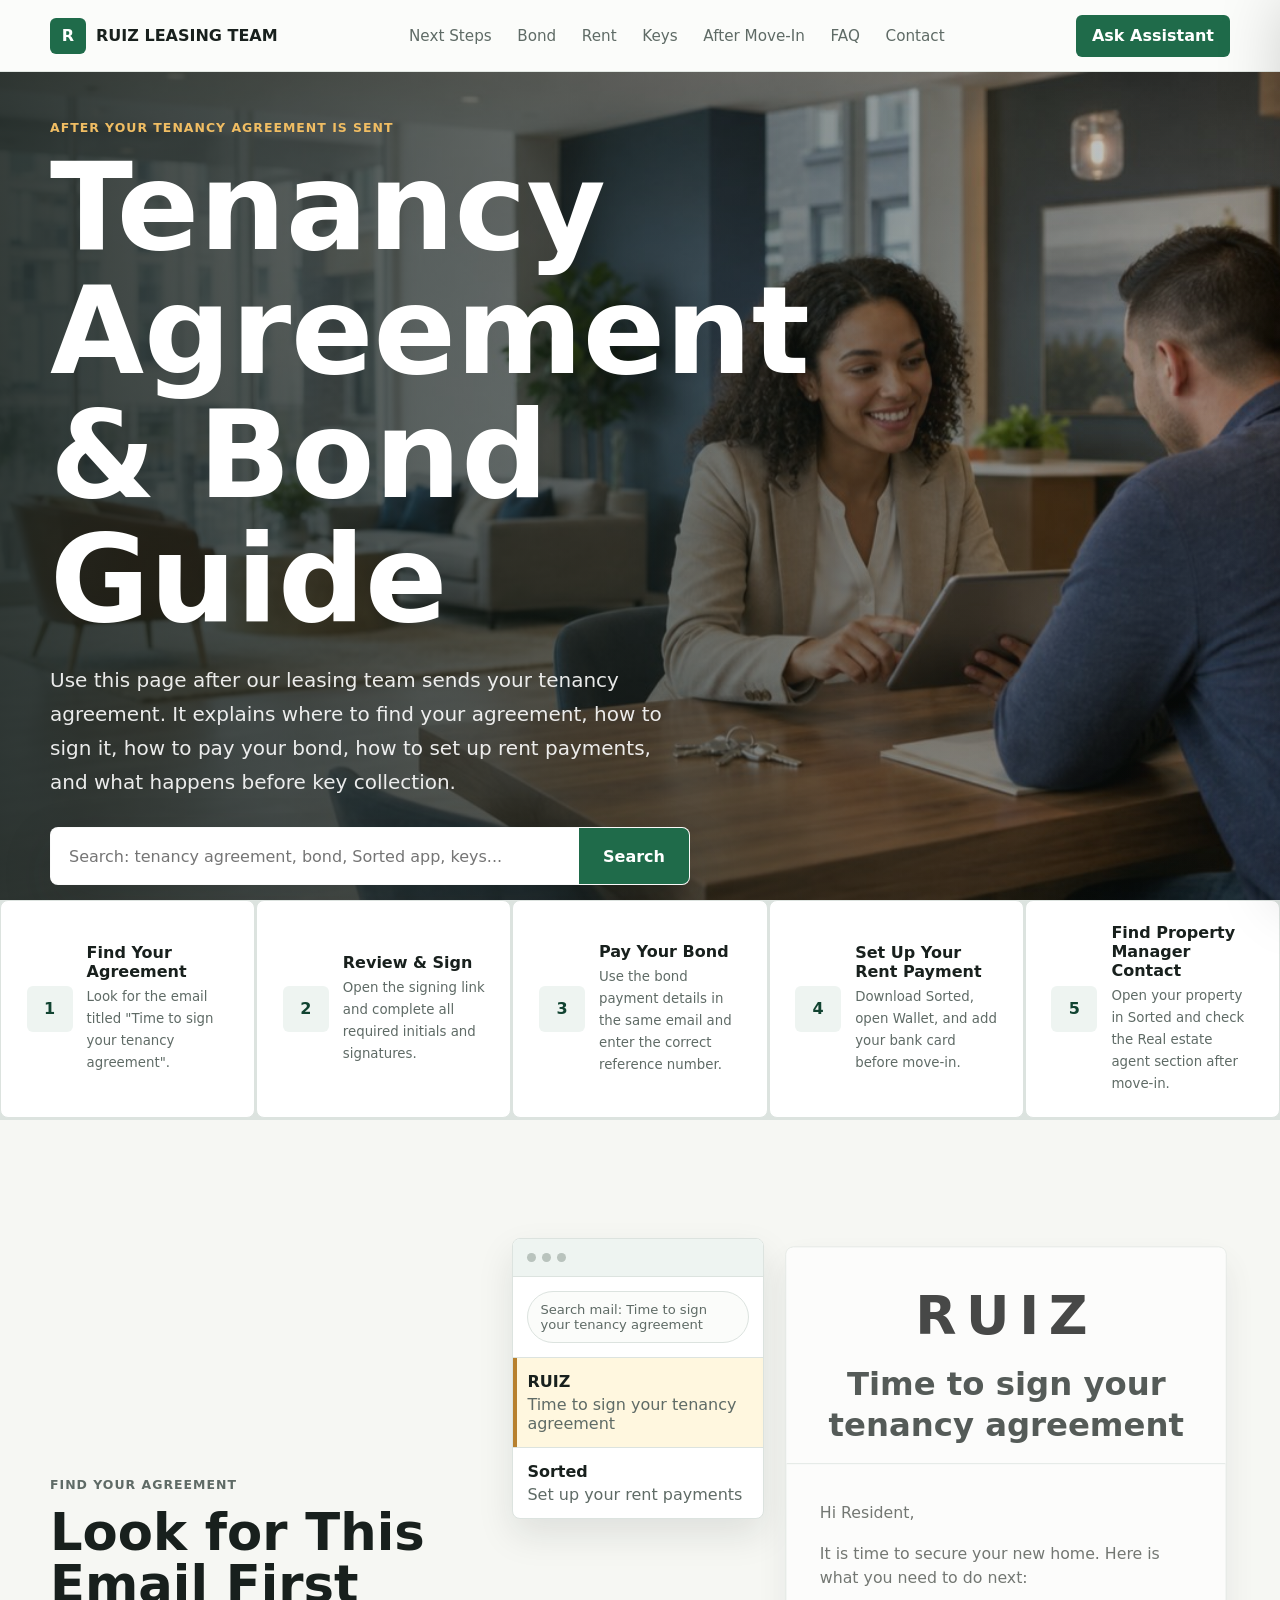
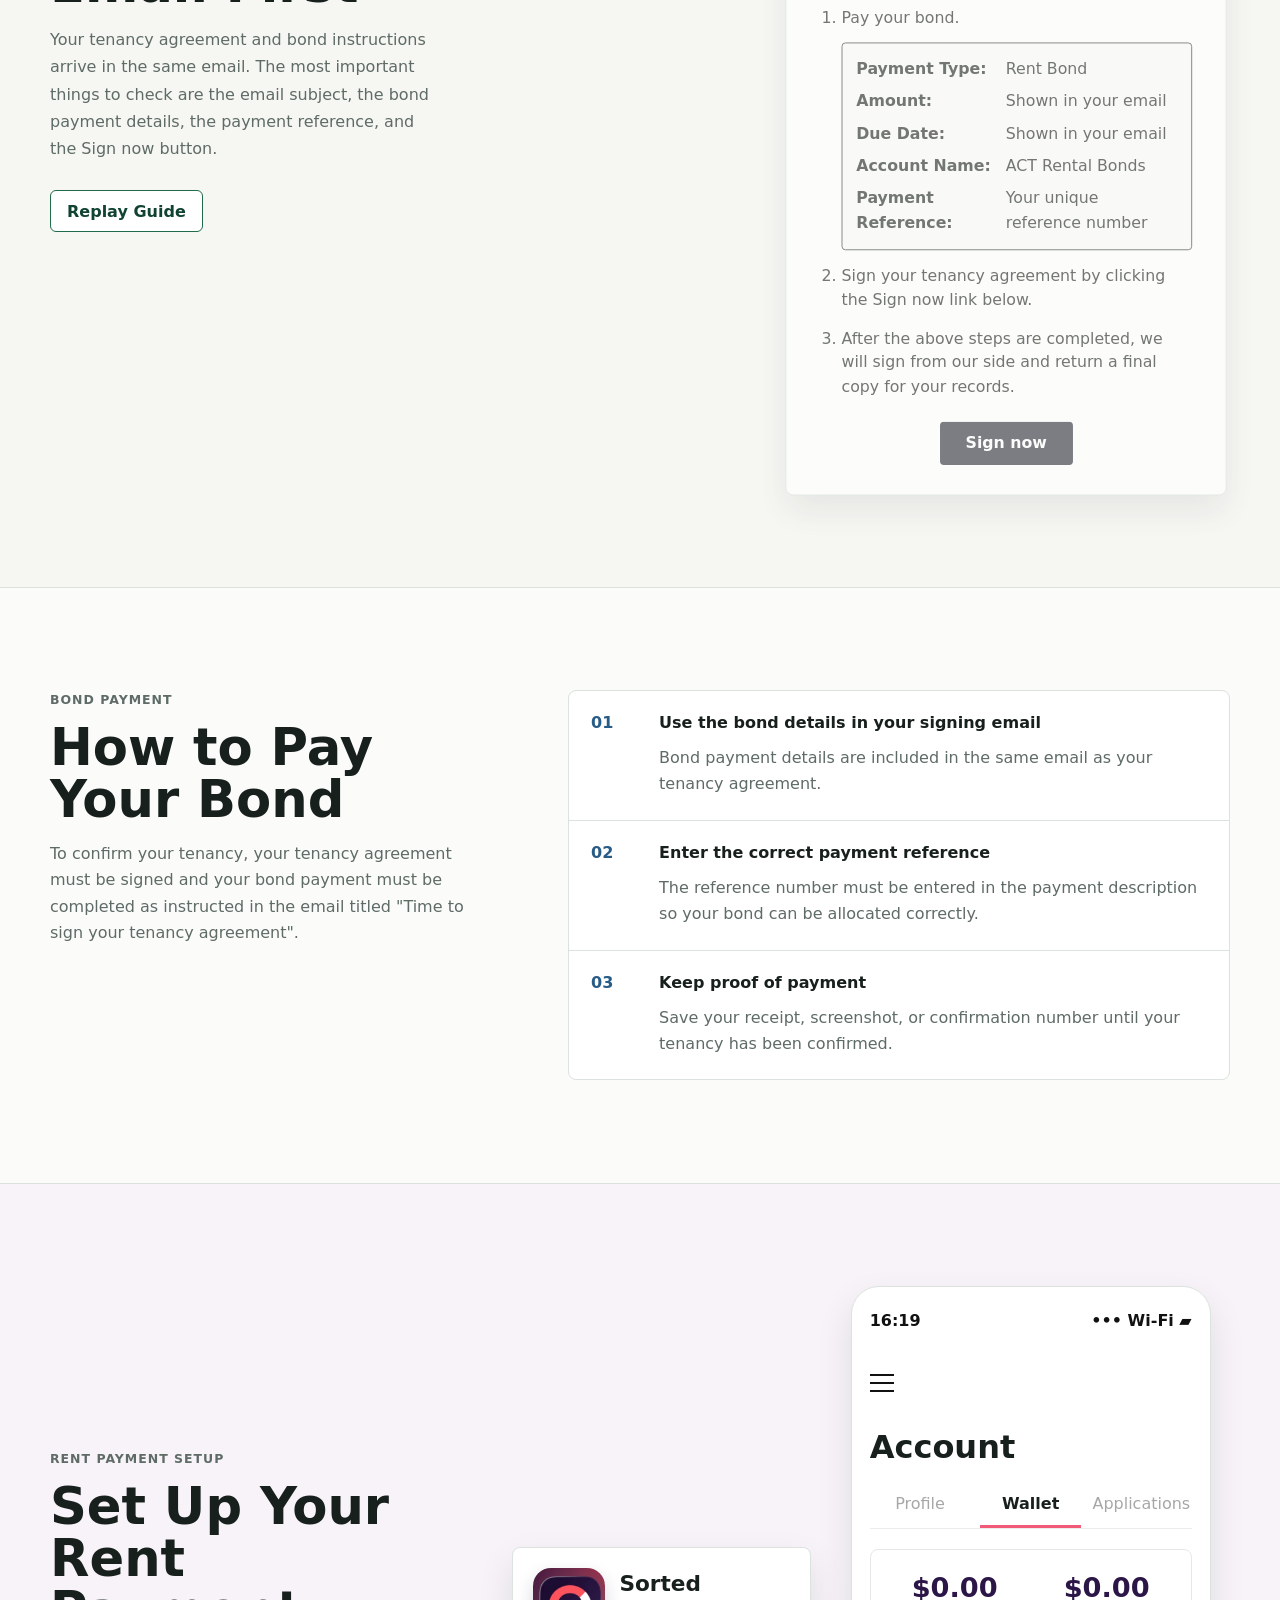
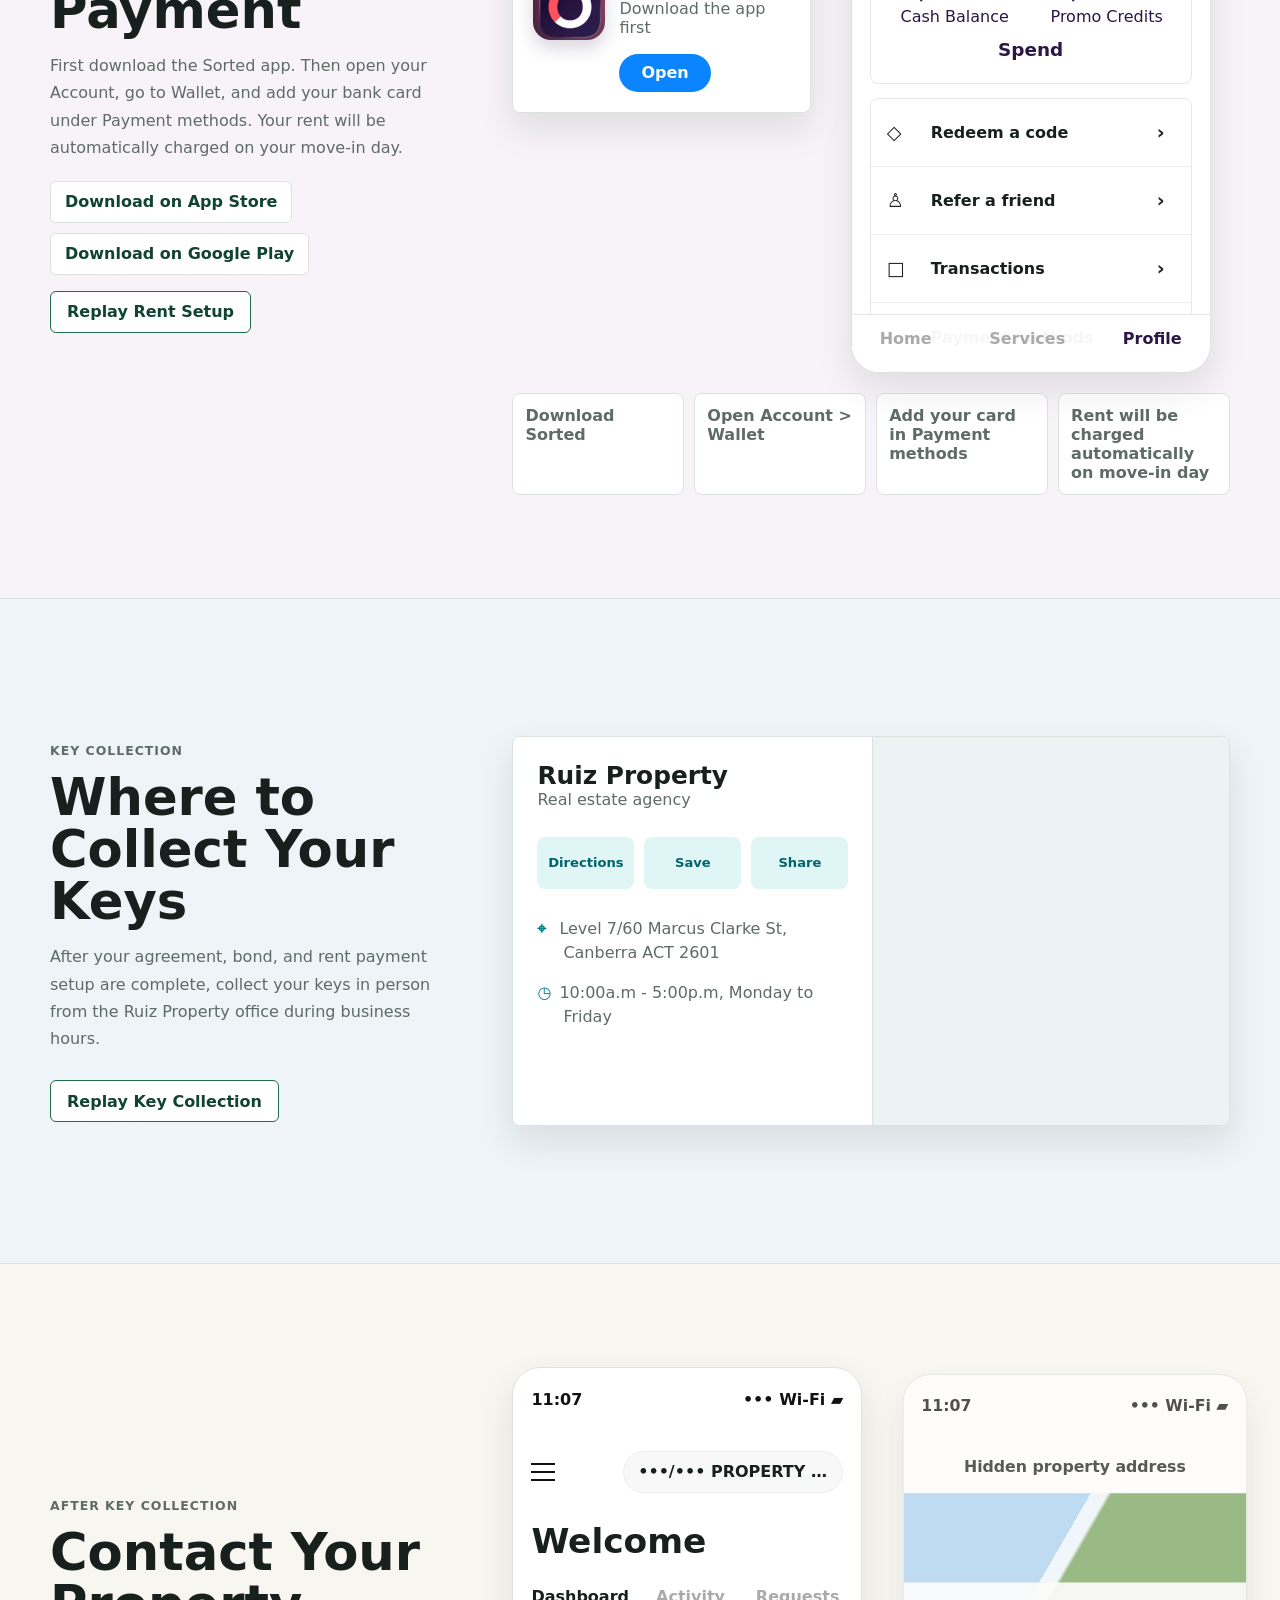
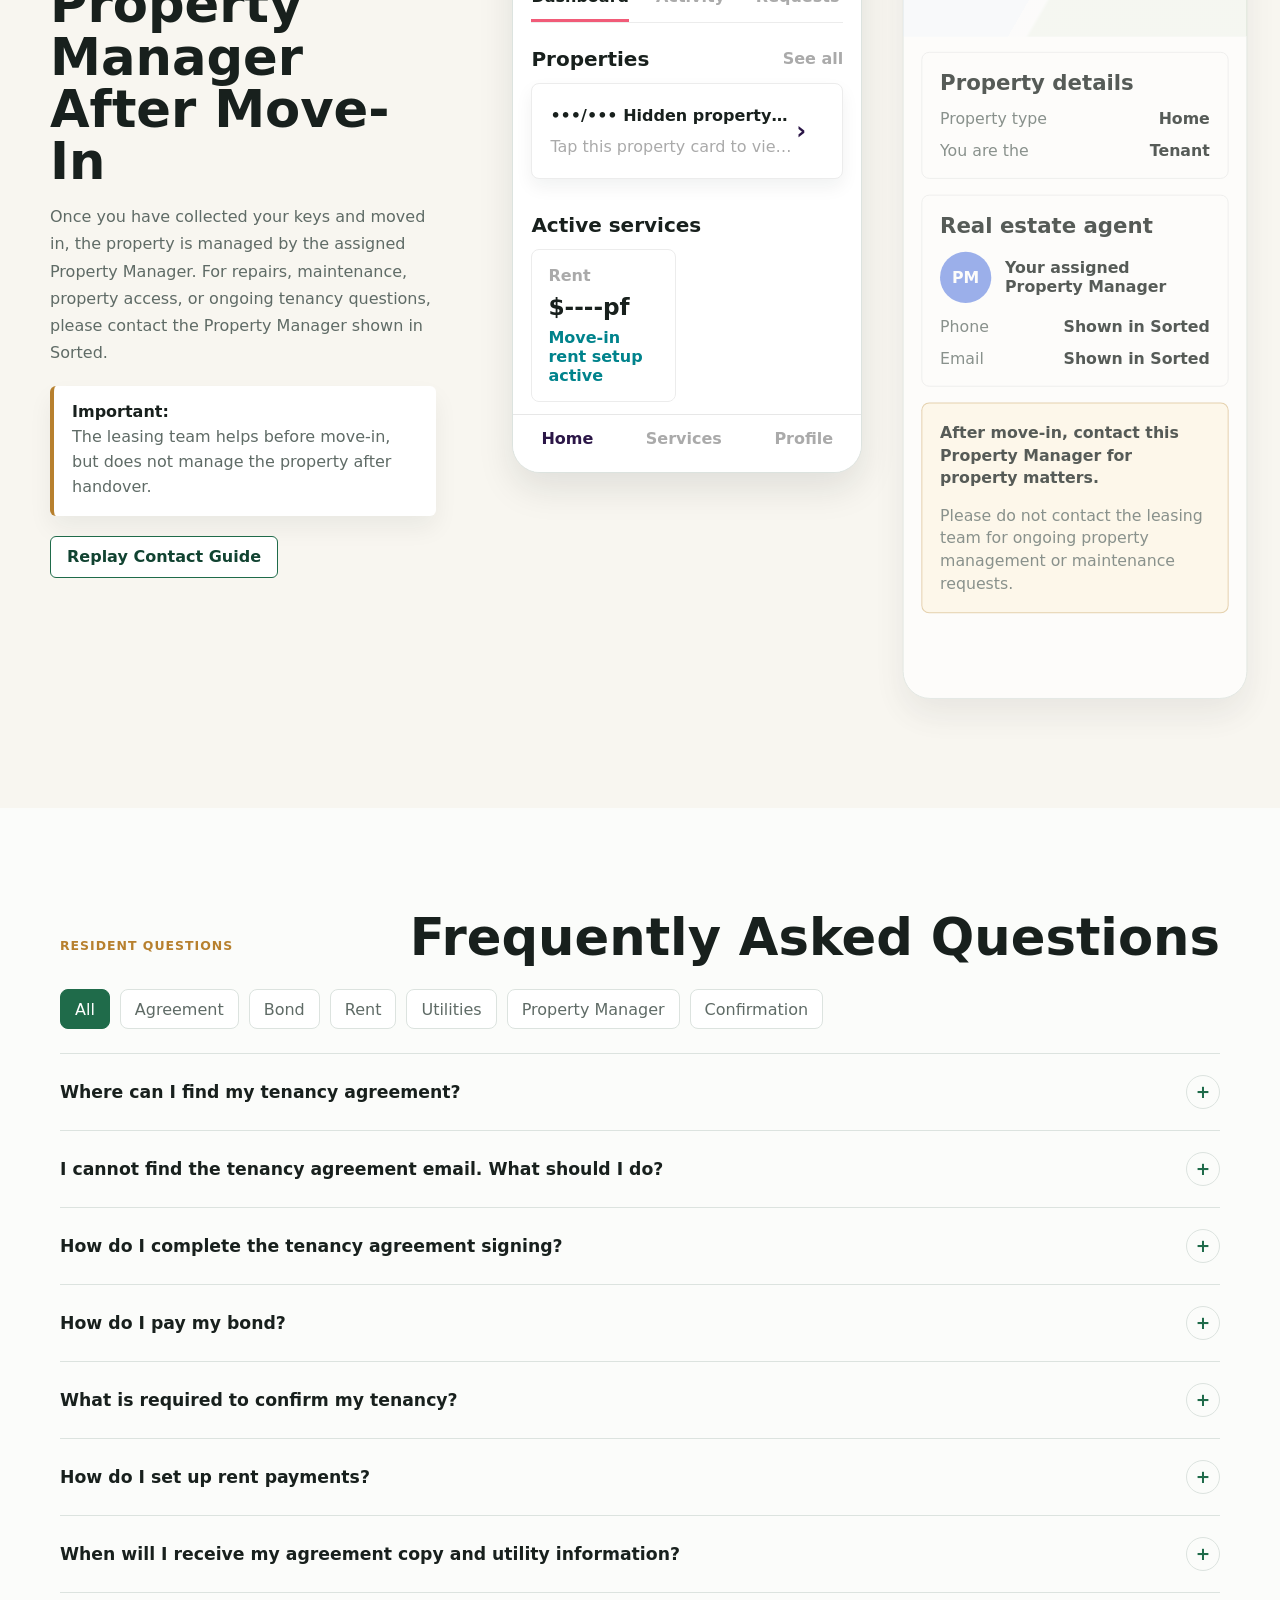
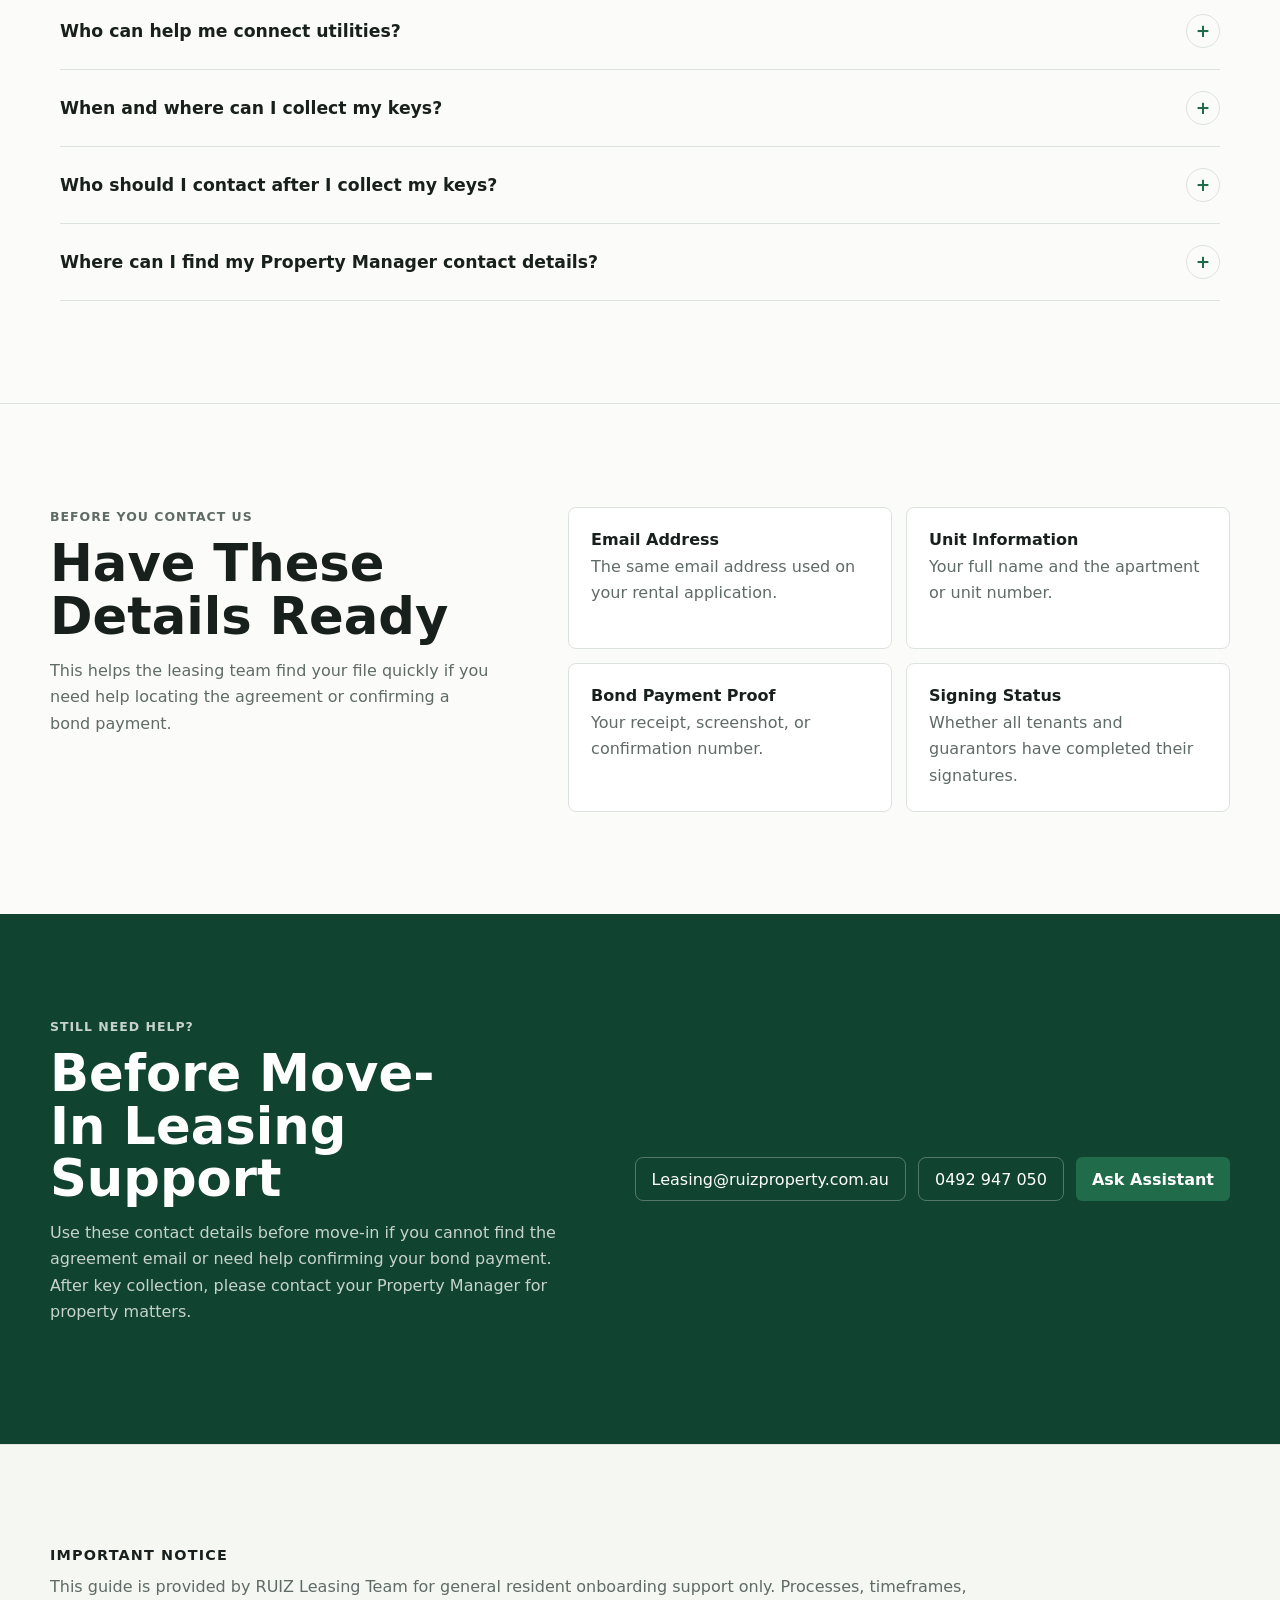
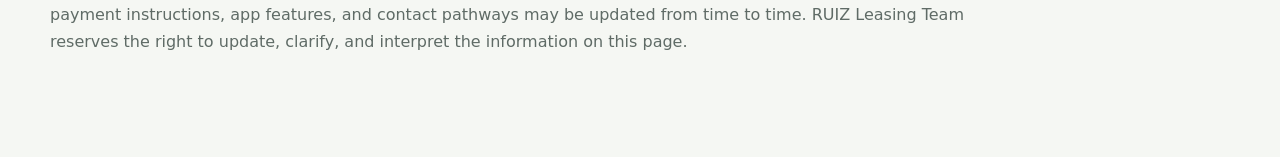
==== index.html @ 71ac93e5 "Add files via upload" ====
<!doctype html>
<html lang="en">
  <head>
    <meta charset="utf-8" />
    <meta name="viewport" content="width=device-width, initial-scale=1" />
    <title>Resident Tenancy Agreement & Bond Guide</title>
    <link rel="icon" href="data:image/svg+xml,%3Csvg xmlns='http://www.w3.org/2000/svg' viewBox='0 0 32 32'%3E%3Crect width='32' height='32' rx='6' fill='%231f6b4a'/%3E%3Ctext x='16' y='22' text-anchor='middle' font-family='Arial' font-size='18' font-weight='700' fill='white'%3EL%3C/text%3E%3C/svg%3E" />
    <link rel="stylesheet" href="./styles.css" />
  </head>
  <body>
    <header class="site-header">
      <a class="brand" href="#top" aria-label="RUIZ Leasing Team">
        <span class="brand-mark">R</span>
        <span>RUIZ LEASING TEAM</span>
      </a>
      <nav class="nav" aria-label="Primary navigation">
        <a href="#steps">Next Steps</a>
        <a href="#bond">Bond</a>
        <a href="#rent">Rent</a>
        <a href="#keys">Keys</a>
        <a href="#move-in-support">After Move-In</a>
        <a href="#faq">FAQ</a>
        <a href="#contact">Contact</a>
      </nav>
      <button class="header-action" data-open-chat type="button">Ask Assistant</button>
    </header>

    <main id="top">
      <section class="hero" aria-labelledby="hero-title">
        <img src="./assets/leasing-hero-publish.jpg" alt="Resident receiving leasing support in a modern apartment lobby" />
        <div class="hero-overlay"></div>
        <div class="hero-content">
          <p class="eyebrow">After Your Tenancy Agreement Is Sent</p>
          <h1 id="hero-title">Tenancy Agreement & Bond Guide</h1>
          <p class="hero-copy">
            Use this page after our leasing team sends your tenancy agreement. It explains where to find your agreement, how to sign it, how to pay your bond, how to set up rent payments, and what happens before key collection.
          </p>
          <form class="search-shell" role="search">
            <label class="sr-only" for="site-search">Search resident questions</label>
            <input id="site-search" type="search" placeholder="Search: tenancy agreement, bond, Sorted app, keys..." autocomplete="off" />
            <button type="submit">Search</button>
          </form>
          <div class="quick-links" aria-label="Popular topics">
            <button type="button" data-query="tenancy agreement email" data-play-email>Find Agreement</button>
            <button type="button" data-query="bond">Pay Bond</button>
            <button type="button" data-query="sorted app" data-play-rent>Sorted App</button>
            <button type="button" data-query="key collection" data-play-keys>Keys</button>
          </div>
        </div>
      </section>

      <section class="audience-band five-steps" id="steps" aria-label="Tenancy agreement steps">
        <a class="audience-link" href="#find-agreement" data-query="tenancy agreement email" data-play-email>
          <span class="icon">1</span>
          <span>
            <strong>Find Your Agreement</strong>
            <small>Look for the email titled "Time to sign your tenancy agreement".</small>
          </span>
        </a>
        <a class="audience-link" href="#faq" data-query="sign">
          <span class="icon">2</span>
          <span>
            <strong>Review & Sign</strong>
            <small>Open the signing link and complete all required initials and signatures.</small>
          </span>
        </a>
        <a class="audience-link" href="#bond" data-query="bond">
          <span class="icon">3</span>
          <span>
            <strong>Pay Your Bond</strong>
            <small>Use the bond payment details in the same email and enter the correct reference number.</small>
          </span>
        </a>
        <a class="audience-link" href="#rent" data-query="sorted app" data-play-rent>
          <span class="icon">4</span>
          <span>
            <strong>Set Up Your Rent Payment</strong>
            <small>Download Sorted, open Wallet, and add your bank card before move-in.</small>
          </span>
        </a>
        <a class="audience-link" href="#move-in-support" data-query="property manager" data-play-manager>
          <span class="icon">5</span>
          <span>
            <strong>Find Property Manager Contact</strong>
            <small>Open your property in Sorted and check the Real estate agent section after move-in.</small>
          </span>
        </a>
      </section>

      <section class="email-guide-section" id="find-agreement" aria-labelledby="email-guide-title">
        <div class="email-guide-copy">
          <p class="eyebrow">Find Your Agreement</p>
          <h2 id="email-guide-title">Look for This Email First</h2>
          <p>
            Your tenancy agreement and bond instructions arrive in the same email. The most important things to check are the email subject, the bond payment details, the payment reference, and the Sign now button.
          </p>
          <button class="replay-button" type="button" data-replay-email>Replay Guide</button>
        </div>

        <div class="email-demo" aria-label="Animated example of the tenancy agreement email">
          <div class="email-inbox">
            <div class="inbox-toolbar">
              <span></span>
              <span></span>
              <span></span>
            </div>
            <div class="inbox-search">Search mail: Time to sign your tenancy agreement</div>
            <div class="inbox-row active">
              <strong>RUIZ</strong>
              <span>Time to sign your tenancy agreement</span>
            </div>
            <div class="inbox-row">
              <strong>Sorted</strong>
              <span>Set up your rent payments</span>
            </div>
          </div>

          <article class="email-card">
            <header class="email-card-header">
              <div class="ruiz-wordmark">RUIZ</div>
              <p class="email-subject">
                <span class="email-highlight highlight-subject">Time to sign your tenancy agreement</span>
              </p>
            </header>
            <div class="email-body">
              <p>Hi Resident,</p>
              <p>It is time to secure your new home. Here is what you need to do next:</p>
              <ol class="email-steps">
                <li>
                  Pay your bond.
                  <div class="payment-box email-highlight highlight-payment">
                    <div><strong>Payment Type:</strong><span>Rent Bond</span></div>
                    <div><strong>Amount:</strong><span>Shown in your email</span></div>
                    <div><strong>Due Date:</strong><span>Shown in your email</span></div>
                    <div><strong>Account Name:</strong><span>ACT Rental Bonds</span></div>
                    <div><strong>Payment Reference:</strong><span>Your unique reference number</span></div>
                  </div>
                </li>
                <li>
                  Sign your tenancy agreement by clicking the
                  <span class="email-highlight highlight-sign-word">Sign now</span>
                  link below.
                </li>
                <li>After the above steps are completed, we will sign from our side and return a final copy for your records.</li>
              </ol>
              <button class="sign-now email-highlight highlight-button" type="button">Sign now</button>
            </div>
          </article>
        </div>
      </section>

      <section class="split-section" id="bond">
        <div>
          <p class="eyebrow">Bond Payment</p>
          <h2>How to Pay Your Bond</h2>
          <p>To confirm your tenancy, your tenancy agreement must be signed and your bond payment must be completed as instructed in the email titled "Time to sign your tenancy agreement".</p>
        </div>
        <div class="process-list">
          <div><span>01</span><strong>Use the bond details in your signing email</strong><p>Bond payment details are included in the same email as your tenancy agreement.</p></div>
          <div><span>02</span><strong>Enter the correct payment reference</strong><p>The reference number must be entered in the payment description so your bond can be allocated correctly.</p></div>
          <div><span>03</span><strong>Keep proof of payment</strong><p>Save your receipt, screenshot, or confirmation number until your tenancy has been confirmed.</p></div>
        </div>
      </section>

      <section class="rent-guide-section" id="rent" aria-labelledby="rent-guide-title">
        <div class="rent-guide-copy">
          <p class="eyebrow">Rent Payment Setup</p>
          <h2 id="rent-guide-title">Set Up Your Rent Payment</h2>
          <p>First download the Sorted app. Then open your Account, go to Wallet, and add your bank card under Payment methods. Your rent will be automatically charged on your move-in day.</p>
          <div class="store-links" aria-label="Sorted app download links">
            <a href="https://apps.apple.com/au/app/sorted/id1232960956" target="_blank" rel="noreferrer">Download on App Store</a>
            <a href="https://play.google.com/store/apps/details?id=com.sortedservices.sorted&hl=en_AU&gl=US" target="_blank" rel="noreferrer">Download on Google Play</a>
          </div>
          <button class="replay-button" type="button" data-replay-rent>Replay Rent Setup</button>
        </div>

        <div class="sorted-demo" aria-label="Animated Sorted app rent payment setup guide">
          <div class="download-card sorted-stage stage-download">
            <img class="sorted-app-icon" src="./assets/sorted-logo-publish.jpg" alt="Sorted app logo" />
            <div>
              <strong>Sorted</strong>
              <span>Download the app first</span>
            </div>
            <button type="button">Open</button>
          </div>

          <div class="phone-frame sorted-stage stage-wallet">
            <div class="phone-status">
              <span>16:19</span>
              <span>••• Wi-Fi ▰</span>
            </div>
            <div class="phone-menu"></div>
            <h3>Account</h3>
            <div class="wallet-tabs">
              <span>Profile</span>
              <strong>Wallet</strong>
              <span>Applications</span>
            </div>
            <div class="balance-card">
              <div><strong>$0.00</strong><span>Cash Balance</span></div>
              <div><strong>$0.00</strong><span>Promo Credits</span></div>
              <button type="button">Spend</button>
            </div>
            <div class="wallet-menu">
              <div><span>◇</span><strong>Redeem a code</strong><b>›</b></div>
              <div><span>♙</span><strong>Refer a friend</strong><b>›</b></div>
              <div><span>□</span><strong>Transactions</strong><b>›</b></div>
              <div class="payment-methods"><span>▭</span><strong>Payment methods</strong><b>›</b></div>
            </div>
            <div class="phone-nav">
              <span>Home</span>
              <span>Services</span>
              <strong>Profile</strong>
            </div>
          </div>

          <ol class="rent-animation-steps">
            <li class="rent-step-download">Download Sorted</li>
            <li class="rent-step-wallet">Open Account > Wallet</li>
            <li class="rent-step-payment">Add your card in Payment methods</li>
            <li class="rent-step-auto">Rent will be charged automatically on move-in day</li>
          </ol>
        </div>
      </section>

      <section class="keys-guide-section" id="keys" aria-labelledby="keys-guide-title">
        <div class="keys-guide-copy">
          <p class="eyebrow">Key Collection</p>
          <h2 id="keys-guide-title">Where to Collect Your Keys</h2>
          <p>After your agreement, bond, and rent payment setup are complete, collect your keys in person from the Ruiz Property office during business hours.</p>
          <button class="replay-button" type="button" data-replay-keys>Replay Key Collection</button>
        </div>

        <div class="map-demo" aria-label="Animated key collection address guide">
          <div class="map-panel">
            <div class="map-card">
              <strong>Ruiz Property</strong>
              <span>Real estate agency</span>
              <div class="map-actions">
                <span>Directions</span>
                <span>Save</span>
                <span>Share</span>
              </div>
              <p class="map-address-small">Level 7/60 Marcus Clarke St, Canberra ACT 2601</p>
              <p class="map-time-small">10:00a.m - 5:00p.m, Monday to Friday</p>
            </div>
            <div class="map-canvas">
              <iframe
                title="Google Map showing Ruiz Property"
                src="https://www.google.com/maps?q=Level%207%2F60%20Marcus%20Clarke%20St%2C%20Canberra%20ACT%202601&output=embed"
                loading="lazy"
                referrerpolicy="no-referrer-when-downgrade"
                allowfullscreen>
              </iframe>
            </div>
          </div>
          <div class="address-popout">
            <strong>LEVEL 7/60 MARCUS CLARKE ST, CANBERRA ACT 2601</strong>
            <span>KEY COLLECTION: 10:00a.m - 5:00p.m</span>
          </div>
        </div>
      </section>

      <section class="manager-guide-section" id="move-in-support" aria-labelledby="manager-guide-title">
        <div class="manager-guide-copy">
          <p class="eyebrow">After Key Collection</p>
          <h2 id="manager-guide-title">Contact Your Property Manager After Move-In</h2>
          <p>Once you have collected your keys and moved in, the property is managed by the assigned Property Manager. For repairs, maintenance, property access, or ongoing tenancy questions, please contact the Property Manager shown in Sorted.</p>
          <div class="handoff-note">
            <strong>Important:</strong>
            <span>The leasing team helps before move-in, but does not manage the property after handover.</span>
          </div>
          <button class="replay-button" type="button" data-replay-manager>Replay Contact Guide</button>
        </div>

        <div class="handoff-demo" aria-label="Animated Sorted app guide showing property manager contact">
          <div class="handoff-phone dashboard-screen">
            <div class="phone-status">
              <span>11:07</span>
              <span>••• Wi-Fi ▰</span>
            </div>
            <div class="handoff-top">
              <span class="phone-menu"></span>
              <button class="hidden-address-pill" type="button">•••/••• PROPERTY ADDRESS</button>
            </div>
            <h3>Welcome</h3>
            <div class="dashboard-tabs">
              <strong>Dashboard</strong>
              <span>Activity</span>
              <span>Requests</span>
            </div>
            <div class="dashboard-section-title">
              <strong>Properties</strong>
              <span>See all</span>
            </div>
            <button class="property-card-trigger" type="button" data-replay-manager>
              <strong>•••/••• Hidden property address</strong>
              <span>Tap this property card to view details</span>
              <b>›</b>
            </button>
            <div class="dashboard-section-title">
              <strong>Active services</strong>
            </div>
            <div class="service-card-mini">
              <span>Rent</span>
              <strong>$----pf</strong>
              <em>Move-in rent setup active</em>
            </div>
            <div class="phone-nav">
              <strong>Home</strong>
              <span>Services</span>
              <span>Profile</span>
            </div>
          </div>

          <div class="handoff-phone details-screen">
            <div class="phone-status">
              <span>11:07</span>
              <span>••• Wi-Fi ▰</span>
            </div>
            <div class="details-title">Hidden property address</div>
            <div class="property-hero"></div>
            <div class="details-card">
              <h3>Property details</h3>
              <div><span>Property type</span><strong>Home</strong></div>
              <div><span>You are the</span><strong>Tenant</strong></div>
            </div>
            <div class="agent-card">
              <h3>Real estate agent</h3>
              <div class="agent-profile">
                <span>PM</span>
                <strong>Your assigned Property Manager</strong>
              </div>
              <div><span>Phone</span><strong>Shown in Sorted</strong></div>
              <div><span>Email</span><strong>Shown in Sorted</strong></div>
            </div>
            <div class="manager-message">
              <strong>After move-in, contact this Property Manager for property matters.</strong>
              <span>Please do not contact the leasing team for ongoing property management or maintenance requests.</span>
            </div>
          </div>
        </div>
      </section>

      <section class="section" id="faq">
        <div class="section-heading">
          <p class="eyebrow">Resident Questions</p>
          <h2>Frequently Asked Questions</h2>
        </div>
        <div class="filter-bar" aria-label="FAQ filters">
          <button class="filter active" type="button" data-filter="all">All</button>
          <button class="filter" type="button" data-filter="lease">Agreement</button>
          <button class="filter" type="button" data-filter="bond">Bond</button>
          <button class="filter" type="button" data-filter="rent">Rent</button>
          <button class="filter" type="button" data-filter="utilities">Utilities</button>
          <button class="filter" type="button" data-filter="manager">Property Manager</button>
          <button class="filter" type="button" data-filter="confirmation">Confirmation</button>
        </div>
        <div class="faq-list" id="faq-list">
          <article class="faq-item" data-category="lease" data-keywords="tenancy agreement lease email contract time to sign where link inbox spam junk find document">
            <button class="faq-question" type="button">
              <span>Where can I find my tenancy agreement?</span>
              <span class="chevron">+</span>
            </button>
            <div class="faq-answer">
              <p>Your tenancy agreement is sent in the email titled "Time to sign your tenancy agreement". Search the inbox linked to your rental application. If you do not see it, check spam, junk, promotions, and any secondary inboxes.</p>
            </div>
          </article>
          <article class="faq-item" data-category="lease" data-keywords="lease not received missing email wrong email resend tenancy agreement invitation">
            <button class="faq-question" type="button">
              <span>I cannot find the tenancy agreement email. What should I do?</span>
              <span class="chevron">+</span>
            </button>
            <div class="faq-answer">
              <p>First check spam, junk, promotions, and any secondary inboxes. If you still cannot find it, contact the leasing team with your full name, unit number, phone number, and the email address used on your application so we can verify the file and resend the link if needed.</p>
            </div>
          </article>
          <article class="faq-item" data-category="lease" data-keywords="sign lease initials required fields complete electronic signature error">
            <button class="faq-question" type="button">
              <span>How do I complete the tenancy agreement signing?</span>
              <span class="chevron">+</span>
            </button>
            <div class="faq-answer">
              <p>Open the signing link, review the tenancy agreement carefully, and complete every required initial, checkbox, and signature field. If there is more than one applicant or guarantor, each person may need to sign from their own email link before the agreement is fully complete.</p>
            </div>
          </article>
          <article class="faq-item" data-category="bond" data-keywords="bond pay payment reference number description amount due">
            <button class="faq-question" type="button">
              <span>How do I pay my bond?</span>
              <span class="chevron">+</span>
            </button>
            <div class="faq-answer">
              <p>Use the bond payment details included in the same email as your tenancy agreement. When making the payment, enter the correct payment reference number in the description field so the bond can be allocated correctly.</p>
            </div>
          </article>
          <article class="faq-item" data-category="bond confirmation" data-keywords="bond complete confirm tenancy signed paid receipt reference">
            <button class="faq-question" type="button">
              <span>What is required to confirm my tenancy?</span>
              <span class="chevron">+</span>
            </button>
            <div class="faq-answer">
              <p>Your tenancy is confirmed when your tenancy agreement has been fully signed and your bond payment has been completed as instructed. Keep your payment receipt or confirmation number for your records.</p>
            </div>
          </article>
          <article class="faq-item" data-category="rent" data-keywords="rent payment sorted app wallet bank account iphone android app store google play">
            <button class="faq-question" type="button">
              <span>How do I set up rent payments?</span>
              <span class="chevron">+</span>
            </button>
            <div class="faq-answer">
              <p>Download the Sorted app on your mobile device. iPhone users can download it from the App Store, and Android users can download it from Google Play. Log in using the email address associated with your rental application, then go to Account > Wallet > Payment methods and add your bank card. Your rent will be automatically charged on your move-in day.</p>
            </div>
          </article>
          <article class="faq-item" data-category="utilities confirmation" data-keywords="welcome to your new home utilities downloadable links agreement copy myconnect electricity gas internet">
            <button class="faq-question" type="button">
              <span>When will I receive my agreement copy and utility information?</span>
              <span class="chevron">+</span>
            </button>
            <div class="faq-answer">
              <p>Once your tenancy agreement has been fully signed, utility connection guidelines and a downloadable copy of your agreement will be provided in the email titled "Welcome to your new home".</p>
            </div>
          </article>
          <article class="faq-item" data-category="utilities" data-keywords="myconnect utilities electricity gas internet connection support">
            <button class="faq-question" type="button">
              <span>Who can help me connect utilities?</span>
              <span class="chevron">+</span>
            </button>
            <div class="faq-answer">
              <p>If a utility guideline is not provided, MyConnect can assist with setting up electricity, gas, and internet after your agreement is fully signed. More information is available at myconnect.com.au/landing/ruiz.</p>
            </div>
          </article>
          <article class="faq-item" data-category="confirmation" data-keywords="key collection keys office address time monday friday marcus clarke canberra">
            <button class="faq-question" type="button">
              <span>When and where can I collect my keys?</span>
              <span class="chevron">+</span>
            </button>
            <div class="faq-answer">
              <p>Keys must be collected in person from LEVEL 7/60 MARCUS CLARKE ST, CANBERRA ACT 2601 between 10:00a.m - 5:00p.m, Monday to Friday.</p>
            </div>
          </article>
          <article class="faq-item" data-category="manager confirmation" data-keywords="property manager real estate agent after move in handover maintenance repair leasing team sorted contact">
            <button class="faq-question" type="button">
              <span>Who should I contact after I collect my keys?</span>
              <span class="chevron">+</span>
            </button>
            <div class="faq-answer">
              <p>After key collection and move-in, contact your assigned Property Manager or real estate agent for property management, repairs, maintenance, access, and ongoing tenancy questions. The leasing team helps before move-in but does not manage the property after handover.</p>
            </div>
          </article>
          <article class="faq-item" data-category="manager" data-keywords="phone email property manager contact real estate agent sorted">
            <button class="faq-question" type="button">
              <span>Where can I find my Property Manager contact details?</span>
              <span class="chevron">+</span>
            </button>
            <div class="faq-answer">
              <p>Open your property in Sorted and look for the Real estate agent section. The assigned Property Manager's phone number and email address will be shown there.</p>
            </div>
          </article>
        </div>
        <p class="empty-state" id="empty-state" hidden>No matching questions found. Try another keyword or ask the Assistant.</p>
      </section>

      <section class="split-section" id="resident">
        <div>
          <p class="eyebrow">Before You Contact Us</p>
          <h2>Have These Details Ready</h2>
          <p>This helps the leasing team find your file quickly if you need help locating the agreement or confirming a bond payment.</p>
        </div>
        <div class="topic-grid">
          <a href="#faq" class="topic-tile" data-query="tenancy agreement email"><strong>Email Address</strong><span>The same email address used on your rental application.</span></a>
          <a href="#faq" class="topic-tile" data-query="unit"><strong>Unit Information</strong><span>Your full name and the apartment or unit number.</span></a>
          <a href="#faq" class="topic-tile" data-query="bond"><strong>Bond Payment Proof</strong><span>Your receipt, screenshot, or confirmation number.</span></a>
          <a href="#faq" class="topic-tile" data-query="confirmation"><strong>Signing Status</strong><span>Whether all tenants and guarantors have completed their signatures.</span></a>
        </div>
      </section>

      <section class="contact-band" id="contact">
        <div>
          <p class="eyebrow">Still Need Help?</p>
          <h2>Before Move-In Leasing Support</h2>
          <p>Use these contact details before move-in if you cannot find the agreement email or need help confirming your bond payment. After key collection, please contact your Property Manager for property matters.</p>
        </div>
        <div class="contact-actions">
          <a href="mailto:Leasing@ruizproperty.com.au">Leasing@ruizproperty.com.au</a>
          <a href="tel:0492947050">0492 947 050</a>
          <button data-open-chat type="button">Ask Assistant</button>
        </div>
      </section>

      <footer class="site-footer" aria-label="Important notice">
        <strong>Important Notice</strong>
        <p>This guide is provided by RUIZ Leasing Team for general resident onboarding support only. Processes, timeframes, payment instructions, app features, and contact pathways may be updated from time to time. RUIZ Leasing Team reserves the right to update, clarify, and interpret the information on this page.</p>
      </footer>
    </main>

    <aside class="chat-panel" id="chat-panel" aria-label="Resident Assistant" aria-hidden="true">
      <div class="chat-header">
        <div>
          <strong>Resident Assistant</strong>
          <span>Draft mode</span>
        </div>
        <button class="icon-button" data-close-chat type="button" aria-label="Close assistant">×</button>
      </div>
      <div class="chat-log" id="chat-log" aria-live="polite">
        <p class="bot">Hi! Ask me where to find your tenancy agreement, how to sign it, how to pay your bond, or how to set up rent payments.</p>
      </div>
      <form class="chat-form" id="chat-form">
        <label class="sr-only" for="chat-input">Ask the resident assistant</label>
        <input id="chat-input" type="text" placeholder="Ask about your agreement, bond, or rent setup..." autocomplete="off" />
        <button type="submit">Send</button>
      </form>
    </aside>
    <div class="scrim" data-close-chat></div>

    <script src="./script.js"></script>
  </body>
</html>
---- styles.css ----
:root {
  color-scheme: light;
  --ink: #18201d;
  --muted: #5f6b66;
  --line: #dce3df;
  --paper: #fbfcfa;
  --soft: #eef4f1;
  --green: #1f6b4a;
  --green-dark: #114331;
  --gold: #b7802e;
  --blue: #285b86;
  --white: #ffffff;
  --shadow: 0 18px 50px rgba(24, 32, 29, 0.16);
  --content-max: 1180px;
  --page-gutter: max(18px, calc((100vw - var(--content-max)) / 2));
}

* {
  box-sizing: border-box;
}

html {
  scroll-behavior: smooth;
}

body {
  margin: 0;
  background: var(--paper);
  color: var(--ink);
  font-family: Inter, ui-sans-serif, system-ui, -apple-system, BlinkMacSystemFont, "Segoe UI", sans-serif;
  letter-spacing: 0;
}

a {
  color: inherit;
  text-decoration: none;
}

button,
input {
  font: inherit;
}

.site-header {
  position: sticky;
  top: 0;
  z-index: 20;
  display: flex;
  align-items: center;
  justify-content: space-between;
  gap: 18px;
  min-height: 72px;
  padding: 14px var(--page-gutter);
  background: rgba(251, 252, 250, 0.9);
  border-bottom: 1px solid rgba(220, 227, 223, 0.85);
  backdrop-filter: blur(16px);
}

.brand,
.nav,
.quick-links,
.filter-bar,
.contact-actions {
  display: flex;
  align-items: center;
}

.brand {
  gap: 10px;
  font-weight: 800;
}

.brand-mark {
  display: grid;
  width: 36px;
  height: 36px;
  place-items: center;
  border-radius: 6px;
  background: var(--green);
  color: var(--white);
}

.nav {
  gap: clamp(12px, 2vw, 28px);
  color: var(--muted);
  font-size: 0.95rem;
}

.nav a:hover,
.nav a:focus-visible {
  color: var(--green-dark);
}

.header-action,
.search-shell button,
.chat-form button,
.contact-actions button {
  min-height: 42px;
  border: 0;
  border-radius: 6px;
  background: var(--green);
  color: var(--white);
  padding: 0 16px;
  cursor: pointer;
  font-weight: 750;
}

.hero {
  position: relative;
  min-height: calc(100vh - 72px);
  max-height: 820px;
  display: grid;
  align-items: center;
  overflow: hidden;
}

.hero img {
  position: absolute;
  inset: 0;
  width: 100%;
  height: 100%;
  object-fit: cover;
  object-position: center;
}

.hero-overlay {
  position: absolute;
  inset: 0;
  background:
    linear-gradient(90deg, rgba(16, 25, 21, 0.82) 0%, rgba(16, 25, 21, 0.56) 42%, rgba(16, 25, 21, 0.12) 100%),
    linear-gradient(0deg, rgba(16, 25, 21, 0.2), rgba(16, 25, 21, 0.04));
}

.hero-content {
  position: relative;
  z-index: 1;
  width: min(720px, calc(100% - 36px));
  margin-left: var(--page-gutter);
  color: var(--white);
  padding: 48px 0 84px;
}

.eyebrow {
  margin: 0 0 10px;
  color: var(--gold);
  font-size: 0.78rem;
  font-weight: 850;
  letter-spacing: 0.08em;
  text-transform: uppercase;
}

.hero .eyebrow {
  color: #f0bd63;
}

h1,
h2 {
  margin: 0;
  line-height: 1.02;
  letter-spacing: 0;
}

h1 {
  max-width: 10ch;
  font-size: clamp(3.2rem, 10vw, 7.6rem);
}

h2 {
  font-size: clamp(2rem, 4vw, 3.5rem);
}

.hero-copy {
  max-width: 640px;
  margin: 22px 0 28px;
  color: rgba(255, 255, 255, 0.9);
  font-size: clamp(1rem, 2vw, 1.25rem);
  line-height: 1.7;
}

.search-shell {
  display: flex;
  width: min(640px, 100%);
  min-height: 58px;
  overflow: hidden;
  border: 1px solid rgba(255, 255, 255, 0.34);
  border-radius: 8px;
  background: rgba(255, 255, 255, 0.96);
  box-shadow: var(--shadow);
}

.search-shell input {
  min-width: 0;
  flex: 1;
  border: 0;
  padding: 0 18px;
  color: var(--ink);
  outline: 0;
}

.search-shell button {
  border-radius: 0;
  min-width: 110px;
}

.quick-links {
  flex-wrap: wrap;
  gap: 10px;
  margin-top: 16px;
}

.quick-links button,
.filter,
.topic-tile,
.contact-actions a,
.audience-link {
  border: 1px solid var(--line);
  border-radius: 8px;
}

.quick-links button {
  min-height: 36px;
  padding: 0 12px;
  background: rgba(255, 255, 255, 0.15);
  color: var(--white);
  border-color: rgba(255, 255, 255, 0.28);
  cursor: pointer;
}

.audience-band {
  display: grid;
  grid-template-columns: repeat(3, 1fr);
  gap: 1px;
  background: var(--line);
  border-bottom: 1px solid var(--line);
}

.audience-band.four-steps {
  grid-template-columns: repeat(4, 1fr);
}

.audience-band.five-steps {
  grid-template-columns: repeat(5, minmax(0, 1fr));
}

.audience-link {
  display: grid;
  grid-template-columns: 46px minmax(0, 1fr);
  align-items: center;
  gap: 14px;
  min-height: 112px;
  padding: 22px clamp(16px, 2vw, 26px);
  background: var(--white);
  text-align: left;
}

.button-reset {
  width: 100%;
  border: 0;
  cursor: pointer;
  color: inherit;
}

.icon {
  display: grid;
  width: 46px;
  height: 46px;
  place-items: center;
  border-radius: 6px;
  background: var(--soft);
  color: var(--green-dark);
  font-weight: 900;
}

.audience-link strong,
.topic-tile strong,
.process-list strong {
  display: block;
  margin-bottom: 5px;
}

.audience-link strong,
.audience-link small,
.topic-tile strong,
.topic-tile span {
  overflow-wrap: anywhere;
}

.audience-link small,
.topic-tile span,
.process-list p,
.split-section p,
.contact-band p,
.faq-answer p {
  color: var(--muted);
  line-height: 1.65;
}

.section,
.split-section,
.email-guide-section,
.rent-guide-section,
.keys-guide-section,
.manager-guide-section,
.contact-band,
.site-footer {
  padding: clamp(56px, 8vw, 104px) var(--page-gutter);
}

.section-heading {
  display: flex;
  align-items: end;
  justify-content: space-between;
  gap: 24px;
  max-width: 1160px;
  margin: 0 auto 26px;
}

.filter-bar {
  max-width: 1160px;
  margin: 0 auto 22px;
  gap: 10px;
  overflow-x: auto;
  padding-bottom: 2px;
}

.filter {
  min-height: 40px;
  padding: 0 14px;
  background: var(--white);
  color: var(--muted);
  cursor: pointer;
  white-space: nowrap;
}

.filter.active {
  border-color: var(--green);
  background: var(--green);
  color: var(--white);
}

.faq-list {
  max-width: 1160px;
  margin: 0 auto;
  border-top: 1px solid var(--line);
}

.faq-item {
  border-bottom: 1px solid var(--line);
  background: transparent;
}

.faq-question {
  display: flex;
  align-items: center;
  justify-content: space-between;
  gap: 18px;
  width: 100%;
  min-height: 76px;
  border: 0;
  background: transparent;
  color: var(--ink);
  cursor: pointer;
  padding: 20px 0;
  text-align: left;
  font-size: 1.08rem;
  font-weight: 780;
}

.chevron {
  display: grid;
  width: 34px;
  height: 34px;
  flex: 0 0 auto;
  place-items: center;
  border-radius: 50%;
  border: 1px solid var(--line);
  color: var(--green);
}

.faq-answer {
  display: none;
  max-width: 830px;
  padding: 0 54px 24px 0;
}

.faq-item.open .faq-answer {
  display: block;
}

.faq-item.open .chevron {
  background: var(--green);
  color: var(--white);
  border-color: var(--green);
}

.empty-state {
  max-width: 1160px;
  margin: 20px auto 0;
  color: var(--muted);
}

.email-guide-section {
  display: grid;
  grid-template-columns: minmax(260px, 0.7fr) minmax(340px, 1.3fr);
  gap: clamp(28px, 6vw, 76px);
  align-items: center;
  background: #f6f7f3;
  border-top: 1px solid var(--line);
}

.email-guide-copy p {
  max-width: 520px;
  color: var(--muted);
  line-height: 1.7;
}

.replay-button {
  min-height: 42px;
  margin-top: 12px;
  border: 1px solid var(--green);
  border-radius: 6px;
  background: var(--white);
  color: var(--green-dark);
  padding: 0 16px;
  cursor: pointer;
  font-weight: 800;
}

.email-demo {
  display: grid;
  grid-template-columns: minmax(180px, 0.56fr) minmax(300px, 1fr);
  gap: 18px;
  align-items: start;
}

.email-inbox,
.email-card {
  border: 1px solid var(--line);
  border-radius: 8px;
  background: var(--white);
  box-shadow: 0 16px 36px rgba(24, 32, 29, 0.1);
}

.email-inbox {
  overflow: hidden;
  transform: translateY(16px);
}

.inbox-toolbar {
  display: flex;
  gap: 6px;
  padding: 14px;
  border-bottom: 1px solid var(--line);
  background: var(--soft);
}

.inbox-toolbar span {
  width: 9px;
  height: 9px;
  border-radius: 50%;
  background: #b9c3bd;
}

.inbox-search {
  margin: 14px;
  border: 1px solid var(--line);
  border-radius: 999px;
  background: var(--paper);
  color: var(--muted);
  padding: 10px 12px;
  font-size: 0.82rem;
}

.inbox-row {
  display: grid;
  gap: 4px;
  min-height: 70px;
  padding: 14px;
  border-top: 1px solid var(--line);
  color: var(--muted);
}

.inbox-row strong {
  color: var(--ink);
}

.inbox-row.active {
  position: relative;
  background: #fff7df;
}

.inbox-row.active::before {
  content: "";
  position: absolute;
  inset: 0 auto 0 0;
  width: 4px;
  background: var(--gold);
}

.email-card {
  overflow: hidden;
  opacity: 0.72;
  transform: translateY(18px) scale(0.985);
}

.email-card-header {
  padding: clamp(22px, 4vw, 38px) 24px 18px;
  text-align: center;
  background: var(--white);
  border-bottom: 1px solid var(--line);
}

.ruiz-wordmark {
  color: #050505;
  font-size: clamp(2rem, 6vw, 3.4rem);
  font-weight: 900;
  letter-spacing: 0.18em;
}

.email-subject {
  max-width: 380px;
  margin: 18px auto 0;
  font-size: clamp(1.55rem, 4vw, 2.05rem);
  line-height: 1.25;
  font-weight: 900;
}

.email-body {
  padding: 22px clamp(18px, 4vw, 34px) 30px;
  color: #424742;
  line-height: 1.55;
}

.email-steps {
  display: grid;
  gap: 14px;
  margin: 16px 0 22px;
  padding-left: 22px;
}

.payment-box {
  display: grid;
  gap: 8px;
  max-width: 430px;
  margin-top: 12px;
  border: 1px solid #5b615d;
  border-radius: 6px;
  padding: 14px;
  background: #fbfcfa;
}

.payment-box div {
  display: grid;
  grid-template-columns: minmax(136px, 0.8fr) 1fr;
  gap: 12px;
}

.sign-now {
  display: block;
  min-height: 44px;
  margin: 22px auto 0;
  border: 0;
  border-radius: 6px;
  background: #4c4f59;
  color: var(--white);
  padding: 0 26px;
  font-weight: 900;
}

.email-highlight {
  border-radius: 4px;
  background-image: linear-gradient(transparent 40%, rgba(242, 204, 99, 0.9) 40%);
  background-size: 0% 100%;
  background-repeat: no-repeat;
}

.payment-box.email-highlight {
  background-image: none;
  box-shadow: 0 0 0 0 rgba(183, 128, 46, 0);
}

.email-guide-section.animate .email-card {
  animation: openEmail 700ms ease 240ms both;
}

.email-guide-section.animate .highlight-subject {
  animation: markText 750ms ease 900ms both;
}

.email-guide-section.animate .highlight-payment {
  animation: pulsePayment 900ms ease 1600ms both;
}

.email-guide-section.animate .highlight-sign-word {
  animation: markText 650ms ease 2450ms both;
}

.email-guide-section.animate .highlight-button {
  animation: pulseButton 850ms ease 3000ms both;
}

@keyframes openEmail {
  from {
    opacity: 0.72;
    transform: translateY(18px) scale(0.985);
  }

  to {
    opacity: 1;
    transform: translateY(0) scale(1);
  }
}

@keyframes markText {
  from {
    background-size: 0% 100%;
  }

  to {
    background-size: 100% 100%;
  }
}

@keyframes pulsePayment {
  0% {
    box-shadow: 0 0 0 0 rgba(183, 128, 46, 0);
    border-color: #5b615d;
  }

  45% {
    box-shadow: 0 0 0 8px rgba(183, 128, 46, 0.2);
    border-color: var(--gold);
  }

  100% {
    box-shadow: 0 0 0 3px rgba(183, 128, 46, 0.18);
    border-color: var(--gold);
  }
}

@keyframes pulseButton {
  0% {
    transform: scale(1);
    box-shadow: 0 0 0 0 rgba(183, 128, 46, 0);
  }

  50% {
    transform: scale(1.04);
    box-shadow: 0 0 0 8px rgba(183, 128, 46, 0.24);
  }

  100% {
    transform: scale(1);
    box-shadow: 0 0 0 3px rgba(183, 128, 46, 0.18);
  }
}

.rent-guide-section {
  display: grid;
  grid-template-columns: minmax(260px, 0.7fr) minmax(340px, 1.3fr);
  gap: clamp(28px, 6vw, 76px);
  align-items: center;
  border-top: 1px solid var(--line);
  background: #f7f3f8;
}

.rent-guide-copy p {
  max-width: 540px;
  color: var(--muted);
  line-height: 1.7;
}

.store-links {
  display: flex;
  flex-wrap: wrap;
  gap: 10px;
  margin: 20px 0 4px;
}

.store-links a {
  display: grid;
  min-height: 42px;
  place-items: center;
  border: 1px solid var(--line);
  border-radius: 6px;
  background: var(--white);
  color: var(--green-dark);
  padding: 0 14px;
  font-weight: 800;
}

.sorted-demo {
  display: grid;
  grid-template-columns: minmax(230px, 0.75fr) minmax(270px, 1fr);
  gap: 20px;
  align-items: center;
}

.download-card,
.phone-frame {
  border: 1px solid var(--line);
  background: var(--white);
  box-shadow: 0 16px 36px rgba(24, 32, 29, 0.1);
}

.download-card {
  display: grid;
  grid-template-columns: 72px 1fr;
  gap: 14px;
  align-items: center;
  border-radius: 8px;
  padding: 20px;
}

.sorted-app-icon {
  width: 72px;
  height: 72px;
  border-radius: 18px;
  object-fit: cover;
  box-shadow: 0 8px 18px rgba(45, 21, 72, 0.18);
}

.download-card strong,
.download-card span {
  display: block;
}

.download-card strong {
  font-size: 1.35rem;
}

.download-card span {
  color: var(--muted);
  margin-top: 3px;
}

.download-card button {
  grid-column: 2;
  justify-self: start;
  min-height: 38px;
  border: 0;
  border-radius: 999px;
  background: #0a84ff;
  color: var(--white);
  padding: 0 22px;
  font-weight: 900;
}

.phone-frame {
  position: relative;
  overflow: hidden;
  width: min(100%, 360px);
  min-height: 620px;
  justify-self: center;
  border-radius: 28px;
  padding: 24px 18px 0;
}

.phone-status,
.phone-nav {
  display: flex;
  justify-content: space-between;
  color: #111;
  font-weight: 800;
}

.phone-menu {
  width: 24px;
  height: 18px;
  margin: 44px 0 36px;
  background: linear-gradient(#111 0 2px, transparent 2px 8px, #111 8px 10px, transparent 10px 16px, #111 16px 18px);
}

.phone-frame h3 {
  margin: 0 0 28px;
  font-size: 2rem;
}

.wallet-tabs {
  display: grid;
  grid-template-columns: repeat(3, 1fr);
  gap: 10px;
  text-align: center;
  color: #a7a7a7;
  border-bottom: 1px solid #ececec;
}

.wallet-tabs strong {
  color: var(--ink);
  border-bottom: 3px solid #f15b78;
  padding-bottom: 12px;
}

.wallet-tabs span {
  padding-bottom: 12px;
}

.balance-card,
.wallet-menu {
  border: 1px solid #e7e7e7;
  border-radius: 8px;
  background: var(--white);
}

.balance-card {
  display: grid;
  grid-template-columns: 1fr 1fr;
  gap: 12px;
  margin: 20px 0 14px;
  padding: 22px 14px;
  text-align: center;
}

.balance-card strong,
.balance-card span {
  display: block;
}

.balance-card strong {
  color: #2b1647;
  font-size: 1.7rem;
}

.balance-card span {
  color: #2b1647;
  margin-top: 4px;
}

.balance-card button {
  grid-column: 1 / -1;
  justify-self: center;
  border: 0;
  background: transparent;
  color: #2b1647;
  font-size: 1.15rem;
  font-weight: 800;
}

.wallet-menu {
  overflow: hidden;
}

.wallet-menu div {
  display: grid;
  grid-template-columns: 32px 1fr 18px;
  gap: 12px;
  align-items: center;
  min-height: 68px;
  padding: 0 16px;
  border-bottom: 1px solid #ededed;
}

.wallet-menu div:last-child {
  border-bottom: 0;
}

.wallet-menu span,
.wallet-menu b {
  color: #222;
  font-size: 1.2rem;
}

.phone-nav {
  position: absolute;
  inset: auto 0 0;
  padding: 14px 28px 24px;
  border-top: 1px solid #e7e7e7;
  background: rgba(255, 255, 255, 0.96);
  color: #aaa;
}

.phone-nav strong {
  color: #2b1647;
}

.rent-animation-steps {
  grid-column: 1 / -1;
  display: grid;
  grid-template-columns: repeat(4, 1fr);
  gap: 10px;
  margin: 0;
  padding: 0;
  list-style: none;
}

.rent-animation-steps li {
  min-height: 64px;
  border: 1px solid var(--line);
  border-radius: 8px;
  background: var(--white);
  padding: 12px;
  color: var(--muted);
  font-weight: 800;
}

.rent-guide-section.animate-rent .stage-download {
  animation: liftSortedCard 700ms ease 200ms both;
}

.rent-guide-section.animate-rent .stage-wallet {
  animation: revealPhone 700ms ease 900ms both;
}

.rent-guide-section.animate-rent .payment-methods {
  animation: pulsePaymentMethod 900ms ease 1650ms both;
}

.rent-guide-section.animate-rent .rent-step-download {
  animation: activateStep 500ms ease 300ms both;
}

.rent-guide-section.animate-rent .rent-step-wallet {
  animation: activateStep 500ms ease 1050ms both;
}

.rent-guide-section.animate-rent .rent-step-payment {
  animation: activateStep 500ms ease 1750ms both;
}

.rent-guide-section.animate-rent .rent-step-auto {
  animation: activateStep 500ms ease 2450ms both;
}

@keyframes liftSortedCard {
  from {
    opacity: 0.7;
    transform: translateY(18px);
  }

  to {
    opacity: 1;
    transform: translateY(0);
  }
}

@keyframes revealPhone {
  from {
    opacity: 0.7;
    transform: translateY(22px) scale(0.98);
  }

  to {
    opacity: 1;
    transform: translateY(0) scale(1);
  }
}

@keyframes pulsePaymentMethod {
  0% {
    background: var(--white);
    box-shadow: inset 0 0 0 0 rgba(241, 91, 120, 0);
  }

  50% {
    background: #fff1f4;
    box-shadow: inset 0 0 0 3px rgba(241, 91, 120, 0.45);
  }

  100% {
    background: #fff7f9;
    box-shadow: inset 0 0 0 2px rgba(241, 91, 120, 0.35);
  }
}

@keyframes activateStep {
  from {
    border-color: var(--line);
    color: var(--muted);
    transform: translateY(0);
  }

  to {
    border-color: #f15b78;
    color: var(--ink);
    transform: translateY(-2px);
  }
}

.keys-guide-section {
  display: grid;
  grid-template-columns: minmax(260px, 0.7fr) minmax(340px, 1.3fr);
  gap: clamp(28px, 6vw, 76px);
  align-items: center;
  border-top: 1px solid var(--line);
  background: #eef4f7;
}

.keys-guide-copy p {
  max-width: 520px;
  color: var(--muted);
  line-height: 1.7;
}

.map-demo {
  position: relative;
  min-height: 460px;
  display: grid;
  align-items: center;
}

.map-panel {
  position: relative;
  overflow: hidden;
  min-height: 390px;
  border: 1px solid var(--line);
  border-radius: 8px;
  background: var(--white);
  box-shadow: 0 16px 36px rgba(24, 32, 29, 0.1);
}

.map-card {
  position: absolute;
  inset: 0 auto 0 0;
  z-index: 2;
  width: min(360px, 52%);
  padding: 24px;
  background: rgba(255, 255, 255, 0.96);
  border-right: 1px solid var(--line);
}

.map-card strong,
.map-card span {
  display: block;
}

.map-card strong {
  font-size: 1.55rem;
}

.map-card span,
.map-card p {
  color: var(--muted);
}

.map-actions {
  display: grid;
  grid-template-columns: repeat(3, 1fr);
  gap: 10px;
  margin: 28px 0;
}

.map-actions span {
  display: grid;
  min-height: 52px;
  place-items: center;
  border-radius: 8px;
  background: #dff5f6;
  color: #00646b;
  font-size: 0.82rem;
  font-weight: 800;
  text-align: center;
}

.map-address-small,
.map-time-small {
  padding-left: 26px;
  line-height: 1.5;
}

.map-address-small::before,
.map-time-small::before {
  display: inline-block;
  width: 22px;
  margin-left: -26px;
  color: #00838c;
  font-weight: 900;
}

.map-address-small::before {
  content: "⌖";
}

.map-time-small::before {
  content: "◷";
}

.map-canvas {
  position: absolute;
  inset: 0 0 0 min(360px, 52%);
  overflow: hidden;
  background: #edf3f5;
}

.map-canvas iframe {
  width: 100%;
  height: 100%;
  min-height: 390px;
  border: 0;
}

.address-popout {
  position: absolute;
  left: clamp(18px, 8vw, 90px);
  right: clamp(18px, 8vw, 90px);
  bottom: 26px;
  z-index: 4;
  display: grid;
  gap: 8px;
  border-radius: 8px;
  background: var(--green-dark);
  color: var(--white);
  padding: clamp(18px, 3vw, 28px);
  box-shadow: 0 18px 44px rgba(17, 67, 49, 0.28);
  opacity: 0;
  transform: translateY(24px) scale(0.97);
}

.address-popout strong {
  font-size: clamp(1.2rem, 3.4vw, 2.25rem);
  line-height: 1.12;
  letter-spacing: 0;
  overflow-wrap: anywhere;
}

.address-popout span {
  color: rgba(255, 255, 255, 0.78);
  font-weight: 900;
}

.keys-guide-section.animate-keys .map-panel {
  animation: focusMap 850ms ease 400ms both;
}

.keys-guide-section.animate-keys .address-popout {
  animation: popAddress 700ms ease 1150ms both;
}

@keyframes focusMap {
  0% {
    transform: scale(0.985);
    box-shadow: 0 16px 36px rgba(24, 32, 29, 0.1);
  }

  55% {
    transform: scale(1.01);
    box-shadow: 0 20px 44px rgba(17, 67, 49, 0.18);
  }

  100% {
    transform: scale(1);
    box-shadow: 0 16px 36px rgba(24, 32, 29, 0.1);
  }
}

@keyframes popAddress {
  from {
    opacity: 0;
    transform: translateY(24px) scale(0.97);
  }

  to {
    opacity: 1;
    transform: translateY(0) scale(1);
  }
}

.manager-guide-section {
  display: grid;
  grid-template-columns: minmax(260px, 0.7fr) minmax(340px, 1.3fr);
  gap: clamp(28px, 6vw, 76px);
  align-items: center;
  border-top: 1px solid var(--line);
  background: #f8f6f0;
}

.manager-guide-copy p {
  max-width: 540px;
  color: var(--muted);
  line-height: 1.7;
}

.handoff-note {
  display: grid;
  gap: 4px;
  max-width: 560px;
  margin: 20px 0 8px;
  border-left: 4px solid var(--gold);
  border-radius: 6px;
  background: var(--white);
  padding: 16px 18px;
  box-shadow: 0 12px 24px rgba(24, 32, 29, 0.06);
}

.handoff-note span {
  color: var(--muted);
  line-height: 1.55;
}

.handoff-demo {
  display: grid;
  grid-template-columns: repeat(2, minmax(260px, 1fr));
  gap: 18px;
  align-items: start;
}

.handoff-phone {
  position: relative;
  overflow: hidden;
  min-height: 620px;
  border: 1px solid var(--line);
  border-radius: 28px;
  background: #ffffff;
  padding: 22px 18px 70px;
  box-shadow: 0 16px 36px rgba(24, 32, 29, 0.1);
}

.handoff-top {
  display: flex;
  align-items: center;
  justify-content: space-between;
  gap: 12px;
  margin: 42px 0 28px;
}

.handoff-top .phone-menu {
  margin: 0;
  flex: 0 0 auto;
}

.hidden-address-pill {
  max-width: 220px;
  min-height: 42px;
  border: 1px solid #ededed;
  border-radius: 999px;
  background: #f8f8f8;
  color: var(--ink);
  padding: 0 14px;
  cursor: pointer;
  font-weight: 900;
  overflow: hidden;
  text-overflow: ellipsis;
  white-space: nowrap;
}

.handoff-phone h3 {
  margin: 0 0 26px;
  font-size: 2.15rem;
}

.dashboard-tabs {
  display: grid;
  grid-template-columns: repeat(3, 1fr);
  gap: 16px;
  margin-bottom: 24px;
  border-bottom: 1px solid #ececec;
  color: #aaa;
  font-weight: 850;
  text-align: center;
}

.dashboard-tabs strong,
.dashboard-tabs span {
  padding-bottom: 13px;
}

.dashboard-tabs strong {
  color: var(--ink);
  border-bottom: 3px solid #f15b78;
}

.dashboard-section-title {
  display: flex;
  align-items: center;
  justify-content: space-between;
  gap: 12px;
  margin: 0 0 12px;
}

.dashboard-section-title strong {
  color: var(--ink);
  font-size: 1.25rem;
  font-weight: 900;
}

.dashboard-section-title span {
  color: #aaa;
  font-weight: 850;
}

.property-card-trigger,
.service-card-mini,
.details-card,
.agent-card,
.manager-message {
  border: 1px solid #ececec;
  border-radius: 8px;
  background: var(--white);
}

.property-card-trigger {
  position: relative;
  display: grid;
  grid-template-columns: 1fr 28px;
  gap: 4px;
  align-items: center;
  min-height: 96px;
  width: 100%;
  border: 1px solid #ececec;
  margin-bottom: 34px;
  padding: 18px;
  cursor: pointer;
  text-align: left;
  color: var(--ink);
  box-shadow: 0 8px 18px rgba(24, 32, 29, 0.06);
}

.property-card-trigger strong,
.property-card-trigger span {
  overflow: hidden;
  text-overflow: ellipsis;
  white-space: nowrap;
}

.property-card-trigger span {
  color: #aaa;
}

.property-card-trigger b {
  grid-row: 1 / span 2;
  grid-column: 2;
  color: #2b1647;
  font-size: 1.5rem;
}

.service-card-mini {
  display: grid;
  gap: 8px;
  width: 145px;
  min-height: 138px;
  padding: 16px;
}

.service-card-mini span {
  color: #aaa;
  font-weight: 800;
}

.service-card-mini strong {
  font-size: 1.45rem;
}

.service-card-mini em {
  color: #00838c;
  font-style: normal;
  font-weight: 850;
}

.details-screen {
  opacity: 0.72;
  transform: translateX(20px) scale(0.985);
}

.details-title {
  margin: 42px 0 18px;
  color: var(--ink);
  font-weight: 900;
  text-align: center;
  white-space: nowrap;
  overflow: hidden;
  text-overflow: ellipsis;
}

.property-hero {
  min-height: 145px;
  margin: 0 -18px 16px;
  background:
    linear-gradient(180deg, rgba(255, 255, 255, 0) 0 62%, rgba(255, 255, 255, 0.92) 63%),
    linear-gradient(120deg, #a9d1f4 0 44%, #eff6ff 44% 48%, #75a35d 49% 100%);
}

.details-card,
.agent-card,
.manager-message {
  display: grid;
  gap: 14px;
  margin-bottom: 16px;
  padding: 18px;
}

.details-card h3,
.agent-card h3 {
  margin: 0;
  font-size: 1.35rem;
}

.details-card div,
.agent-card div:not(.agent-profile) {
  display: grid;
  grid-template-columns: 1fr auto;
  gap: 12px;
  align-items: center;
}

.details-card span,
.agent-card span {
  color: var(--muted);
}

.agent-profile {
  display: grid;
  grid-template-columns: 52px 1fr;
  gap: 14px;
  align-items: center;
}

.agent-profile span {
  display: grid;
  width: 52px;
  height: 52px;
  place-items: center;
  border-radius: 50%;
  background: #7895e9;
  color: var(--white);
  font-weight: 900;
}

.agent-card a {
  color: var(--ink);
  font-weight: 900;
}

.manager-message {
  border-color: rgba(183, 128, 46, 0.45);
  background: #fff8e8;
}

.manager-message strong,
.manager-message span {
  line-height: 1.45;
}

.manager-message span {
  color: var(--muted);
}

.manager-guide-section.animate-manager .property-card-trigger {
  animation: tapPropertyCard 900ms ease 350ms both;
}

.manager-guide-section.animate-manager .details-screen {
  animation: revealDetailsPhone 800ms ease 950ms both;
}

.manager-guide-section.animate-manager .agent-card {
  animation: pulseAgentCard 900ms ease 1650ms both;
}

.manager-guide-section.animate-manager .manager-message {
  animation: pulseManagerMessage 900ms ease 2350ms both;
}

@keyframes tapPropertyCard {
  0% {
    box-shadow: 0 0 0 0 rgba(241, 91, 120, 0);
    transform: scale(1);
  }

  50% {
    box-shadow: 0 0 0 8px rgba(241, 91, 120, 0.18);
    transform: scale(1.02);
  }

  100% {
    box-shadow: 0 0 0 3px rgba(241, 91, 120, 0.14);
    transform: scale(1);
  }
}

@keyframes revealDetailsPhone {
  from {
    opacity: 0.72;
    transform: translateX(20px) scale(0.985);
  }

  to {
    opacity: 1;
    transform: translateX(0) scale(1);
  }
}

@keyframes pulseAgentCard {
  0% {
    box-shadow: 0 0 0 0 rgba(31, 107, 74, 0);
    border-color: #ececec;
  }

  50% {
    box-shadow: 0 0 0 8px rgba(31, 107, 74, 0.16);
    border-color: var(--green);
  }

  100% {
    box-shadow: 0 0 0 3px rgba(31, 107, 74, 0.14);
    border-color: var(--green);
  }
}

@keyframes pulseManagerMessage {
  0% {
    transform: translateY(12px);
    opacity: 0.75;
  }

  100% {
    transform: translateY(0);
    opacity: 1;
  }
}

.split-section {
  display: grid;
  grid-template-columns: minmax(260px, 0.8fr) minmax(320px, 1.2fr);
  gap: clamp(28px, 6vw, 82px);
  align-items: start;
  border-top: 1px solid var(--line);
}

.topic-grid {
  display: grid;
  grid-template-columns: repeat(2, minmax(0, 1fr));
  gap: 14px;
}

.topic-tile {
  min-height: 142px;
  padding: 22px;
  background: var(--white);
  transition: transform 160ms ease, border-color 160ms ease, box-shadow 160ms ease;
}

.topic-tile:hover,
.topic-tile:focus-visible {
  transform: translateY(-2px);
  border-color: rgba(31, 107, 74, 0.42);
  box-shadow: 0 12px 26px rgba(24, 32, 29, 0.08);
}

.process-list {
  display: grid;
  gap: 1px;
  overflow: hidden;
  border: 1px solid var(--line);
  border-radius: 8px;
  background: var(--line);
}

.process-list div {
  display: grid;
  grid-template-columns: 54px 1fr;
  gap: 14px;
  padding: 22px;
  background: var(--white);
}

.process-list span {
  color: var(--blue);
  font-weight: 900;
}

.process-list p {
  grid-column: 2;
  margin: -6px 0 0;
}

.contact-band {
  display: grid;
  grid-template-columns: minmax(0, 1fr) auto;
  align-items: center;
  justify-content: space-between;
  gap: clamp(24px, 5vw, 72px);
  background: var(--green-dark);
  color: var(--white);
}

.contact-band > div:first-child {
  max-width: 720px;
}

.contact-band h2 {
  max-width: 12ch;
}

.contact-band .eyebrow,
.contact-band p {
  color: rgba(255, 255, 255, 0.76);
}

.contact-actions {
  display: flex;
  flex-wrap: wrap;
  justify-content: flex-end;
  gap: 12px;
  min-width: min(100%, 360px);
}

.contact-actions a,
.contact-actions button {
  display: grid;
  min-height: 44px;
  place-items: center;
  padding: 0 16px;
  white-space: nowrap;
}

.contact-actions a {
  border-color: rgba(255, 255, 255, 0.28);
}

.site-footer {
  display: grid;
  gap: 10px;
  border-top: 1px solid rgba(220, 227, 223, 0.8);
  background: #f5f7f3;
  color: var(--muted);
}

.site-footer strong {
  color: var(--ink);
  font-size: 0.9rem;
  letter-spacing: 0.08em;
  text-transform: uppercase;
}

.site-footer p {
  max-width: 980px;
  margin: 0;
  line-height: 1.7;
}

@media (max-width: 1180px) {
  .audience-band.five-steps {
    grid-template-columns: repeat(3, minmax(0, 1fr));
  }
}

.chat-panel {
  position: fixed;
  top: 0;
  right: 0;
  z-index: 40;
  display: grid;
  grid-template-rows: auto 1fr auto;
  width: min(420px, 100%);
  height: 100dvh;
  background: var(--white);
  box-shadow: -20px 0 60px rgba(0, 0, 0, 0.18);
  transform: translateX(105%);
  transition: transform 180ms ease;
}

.chat-panel.open {
  transform: translateX(0);
}

.chat-header {
  display: flex;
  align-items: center;
  justify-content: space-between;
  gap: 16px;
  min-height: 74px;
  padding: 16px 18px;
  border-bottom: 1px solid var(--line);
}

.chat-header span {
  display: block;
  margin-top: 2px;
  color: var(--muted);
  font-size: 0.86rem;
}

.icon-button {
  width: 40px;
  height: 40px;
  border: 1px solid var(--line);
  border-radius: 50%;
  background: var(--white);
  cursor: pointer;
  font-size: 1.4rem;
}

.chat-log {
  display: flex;
  flex-direction: column;
  gap: 10px;
  overflow: auto;
  padding: 18px;
  background: var(--soft);
}

.chat-log p {
  max-width: 88%;
  margin: 0;
  padding: 12px 14px;
  border-radius: 8px;
  line-height: 1.55;
}

.chat-log .bot {
  align-self: flex-start;
  background: var(--white);
}

.chat-log .user {
  align-self: flex-end;
  background: var(--green);
  color: var(--white);
}

.chat-form {
  display: grid;
  grid-template-columns: 1fr auto;
  gap: 10px;
  padding: 14px;
  border-top: 1px solid var(--line);
}

.chat-form input {
  min-width: 0;
  min-height: 46px;
  border: 1px solid var(--line);
  border-radius: 6px;
  padding: 0 12px;
}

.scrim {
  position: fixed;
  inset: 0;
  z-index: 35;
  display: none;
  background: rgba(0, 0, 0, 0.28);
}

.scrim.open {
  display: block;
}

.sr-only {
  position: absolute;
  width: 1px;
  height: 1px;
  padding: 0;
  margin: -1px;
  overflow: hidden;
  clip: rect(0, 0, 0, 0);
  white-space: nowrap;
  border: 0;
}

@media (max-width: 860px) {
  .site-header {
    flex-wrap: wrap;
  }

  .nav {
    order: 3;
    width: 100%;
    overflow-x: auto;
    padding-bottom: 2px;
  }

  .hero {
    min-height: 760px;
    align-items: end;
  }

  .hero-overlay {
    background: linear-gradient(0deg, rgba(16, 25, 21, 0.88) 0%, rgba(16, 25, 21, 0.62) 58%, rgba(16, 25, 21, 0.18) 100%);
  }

  .hero-content {
    width: calc(100% - 36px);
    margin: 0 auto;
    padding-bottom: 52px;
  }

  h1 {
    max-width: 9ch;
  }

  .search-shell {
    display: grid;
    grid-template-columns: 1fr;
    overflow: visible;
    background: transparent;
    border: 0;
    box-shadow: none;
    gap: 10px;
  }

  .search-shell input,
  .search-shell button {
    min-height: 52px;
    border-radius: 8px;
  }

  .audience-band,
  .audience-band.four-steps,
  .audience-band.five-steps,
  .split-section,
  .email-guide-section,
  .rent-guide-section,
  .keys-guide-section,
  .manager-guide-section,
  .email-demo,
  .sorted-demo,
  .handoff-demo,
  .topic-grid {
    grid-template-columns: 1fr;
  }

  .rent-animation-steps {
    grid-template-columns: repeat(2, 1fr);
  }

  .section-heading,
  .contact-band {
    display: block;
  }

  .contact-actions {
    justify-content: flex-start;
    margin-top: 20px;
    min-width: 0;
  }
}

@media (max-width: 540px) {
  .header-action {
    width: 100%;
  }

  .audience-link {
    grid-template-columns: 44px 1fr;
    padding: 18px;
  }

  .contact-actions,
  .contact-actions a,
  .contact-actions button {
    width: 100%;
  }

  .contact-band h2 {
    max-width: none;
  }

  .icon {
    width: 40px;
    height: 40px;
  }

  .process-list div {
    grid-template-columns: 1fr;
  }

  .process-list p {
    grid-column: auto;
  }

  .payment-box div {
    grid-template-columns: 1fr;
    gap: 2px;
  }

  .store-links a {
    width: 100%;
  }

  .rent-animation-steps {
    grid-template-columns: 1fr;
  }

  .phone-frame {
    min-height: 580px;
  }

  .handoff-phone {
    min-height: 560px;
  }

  .details-card div,
  .agent-card div:not(.agent-profile) {
    grid-template-columns: 1fr;
  }

  .agent-card a {
    overflow-wrap: anywhere;
  }

  .chat-form {
    grid-template-columns: 1fr;
  }
}
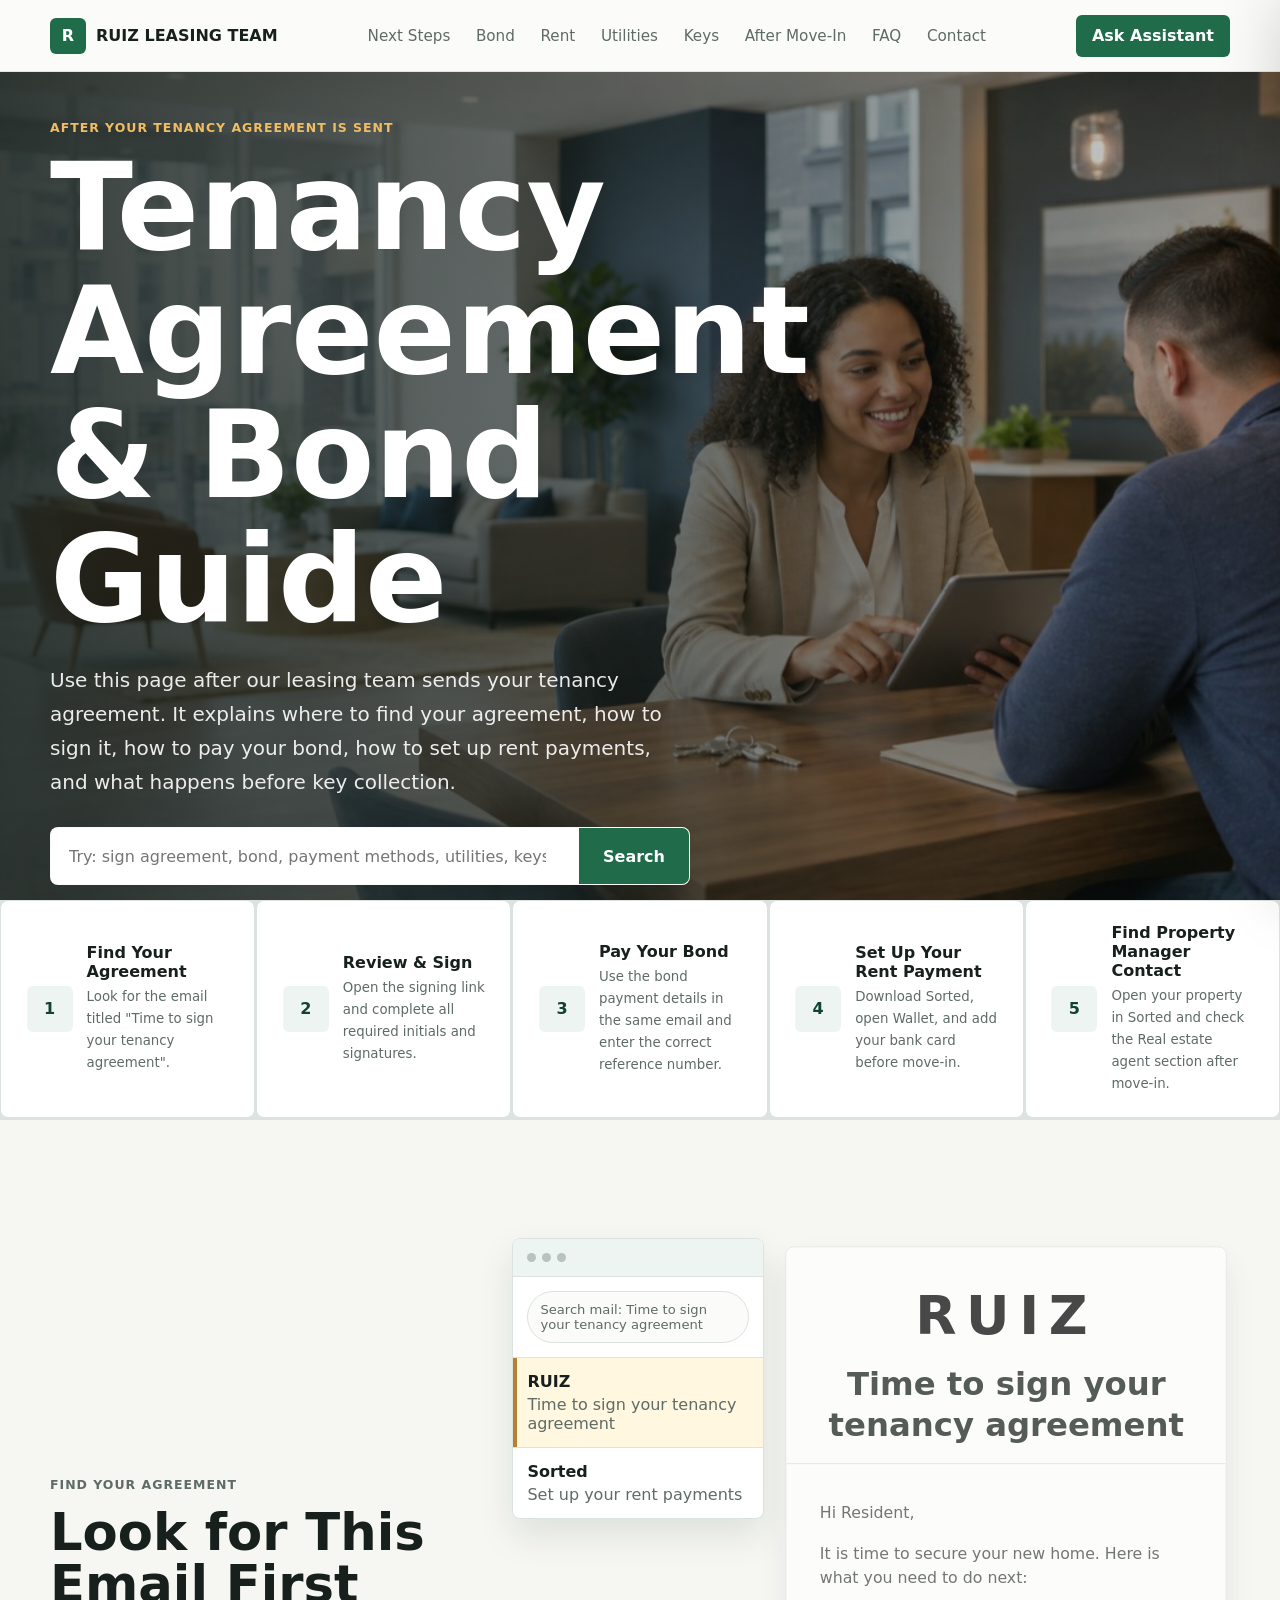
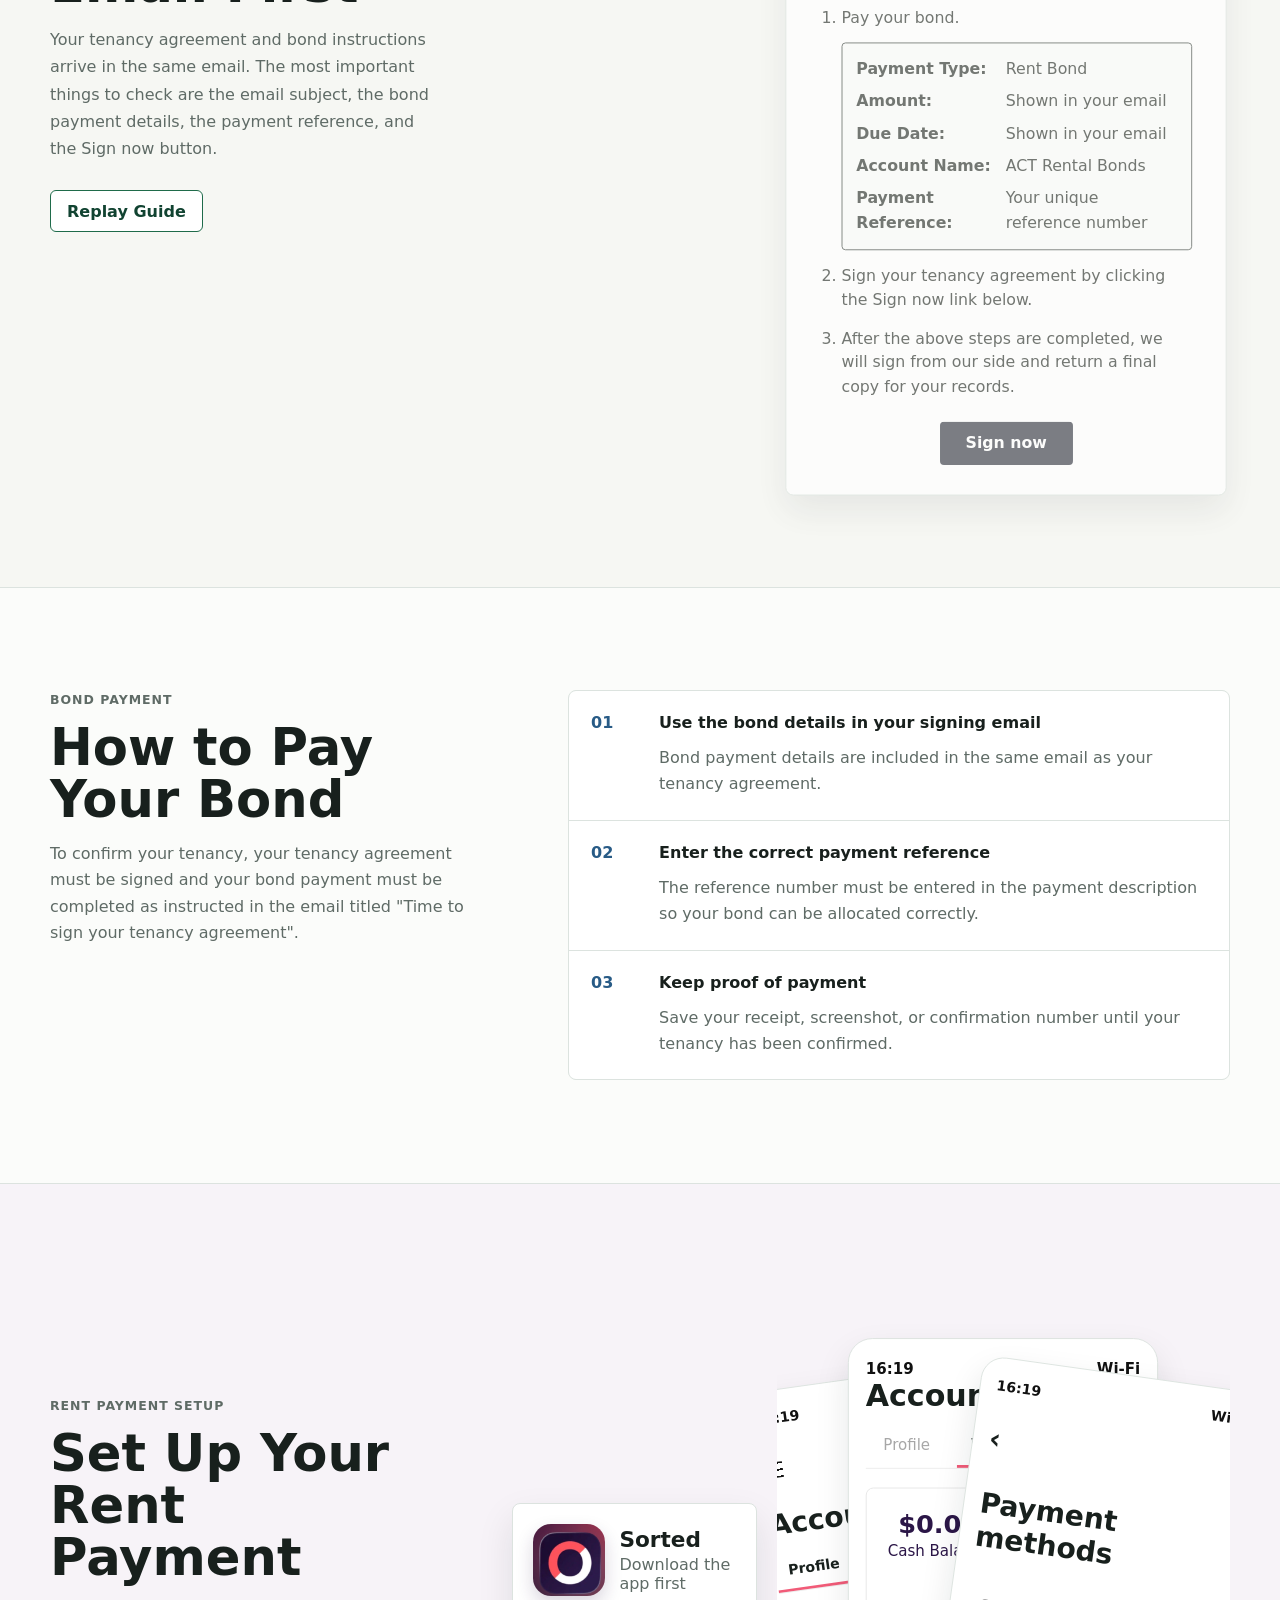
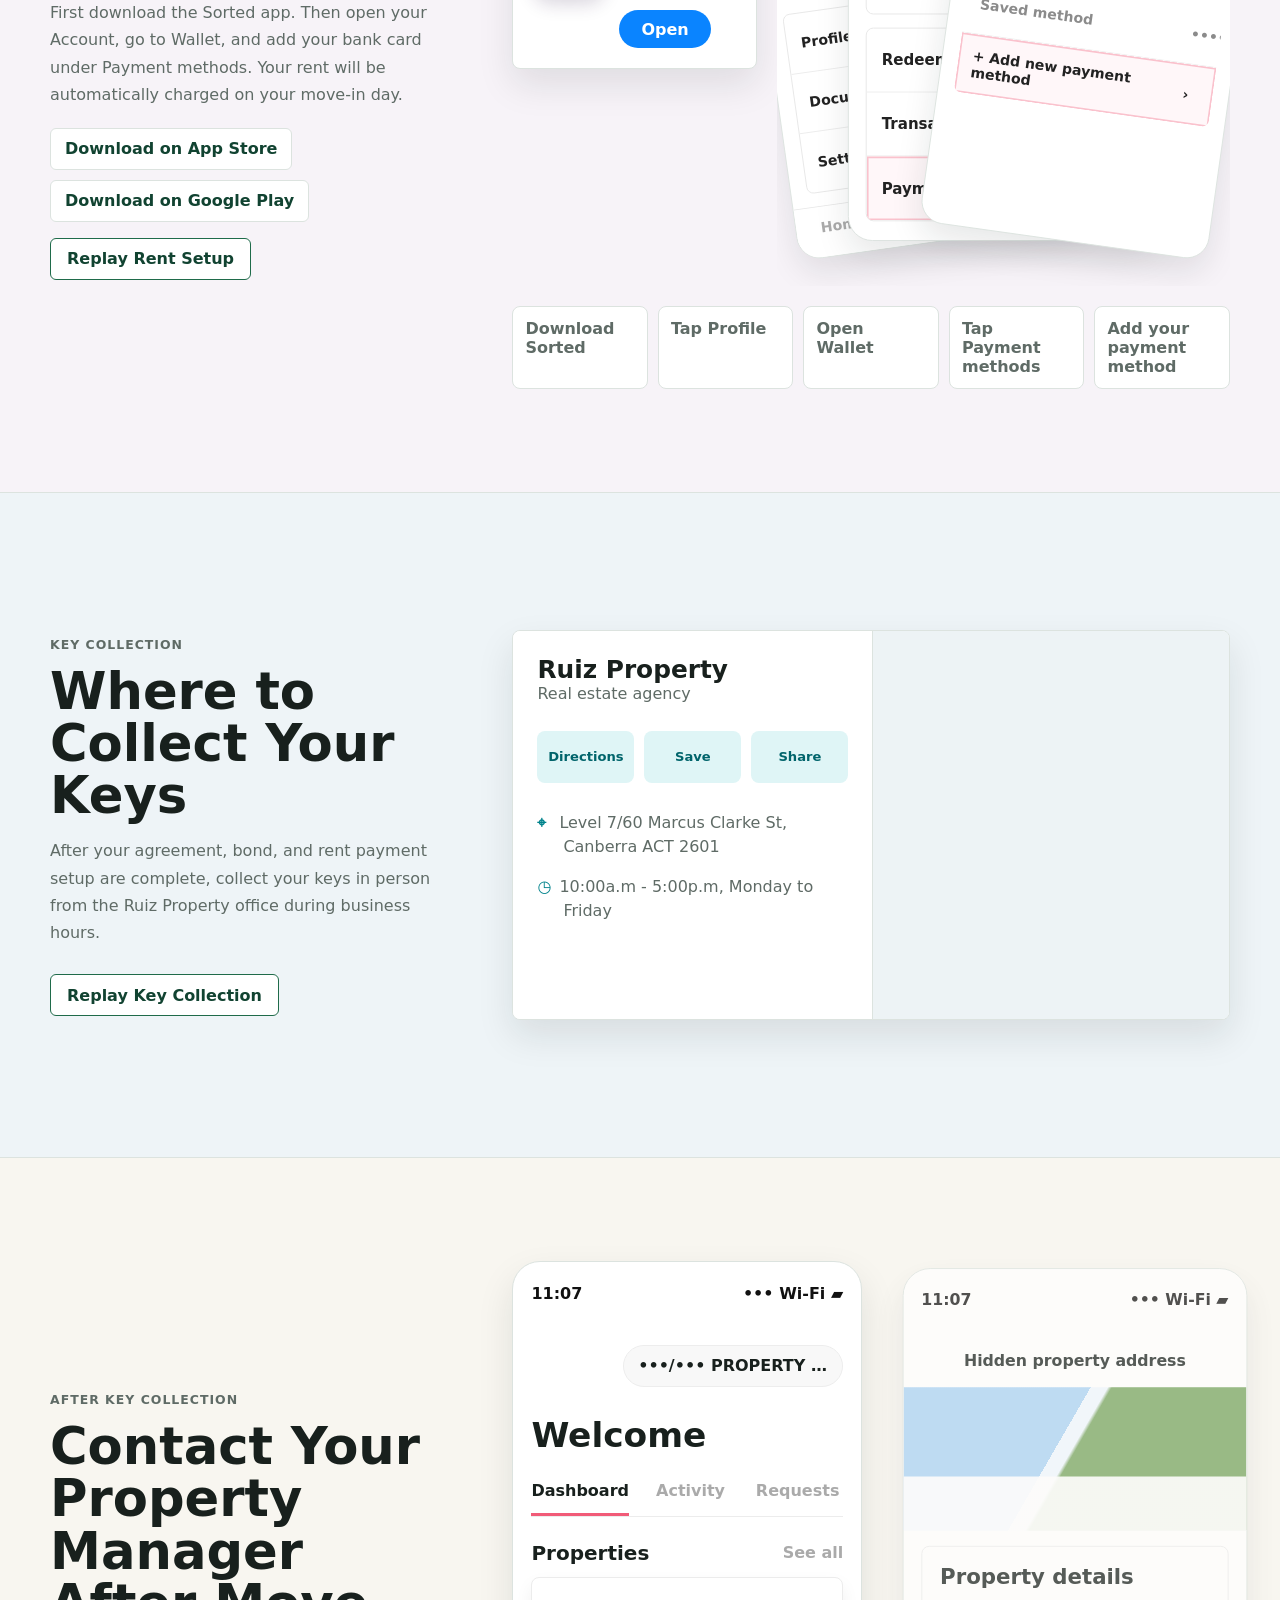
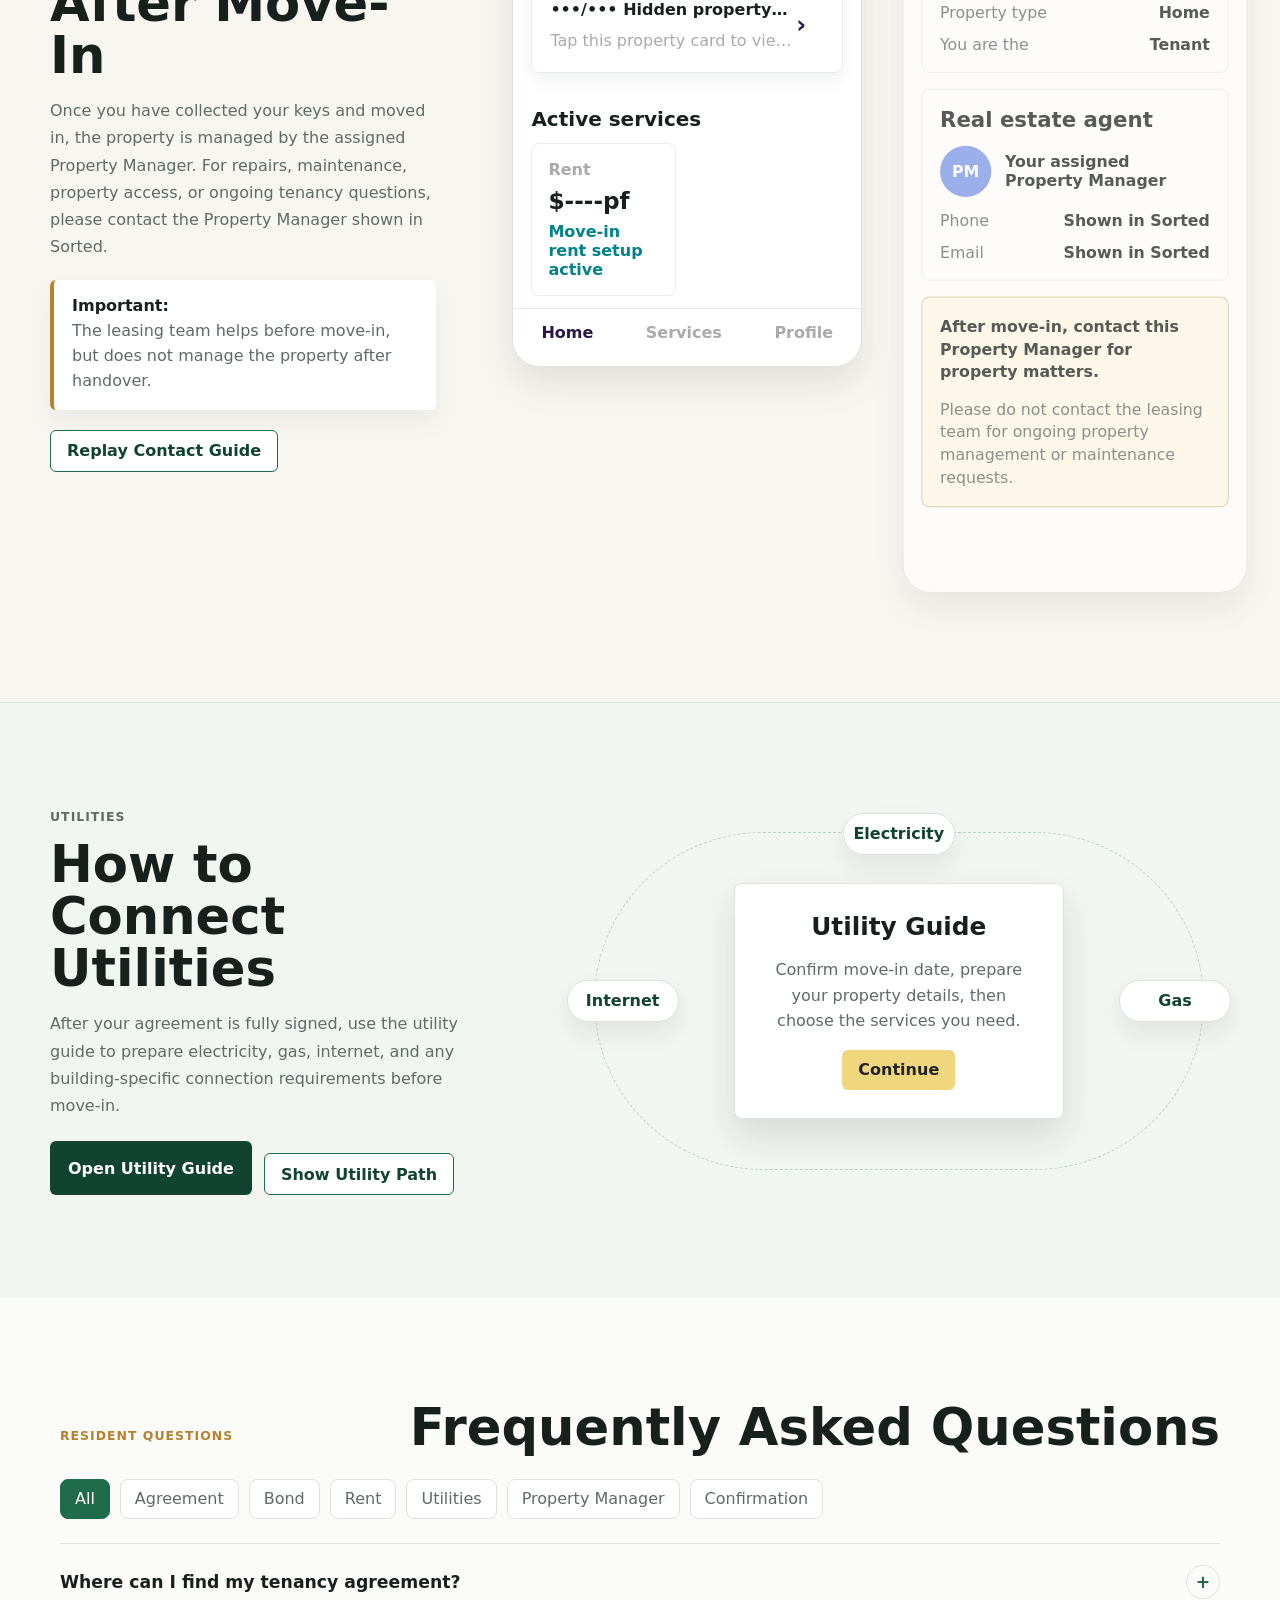
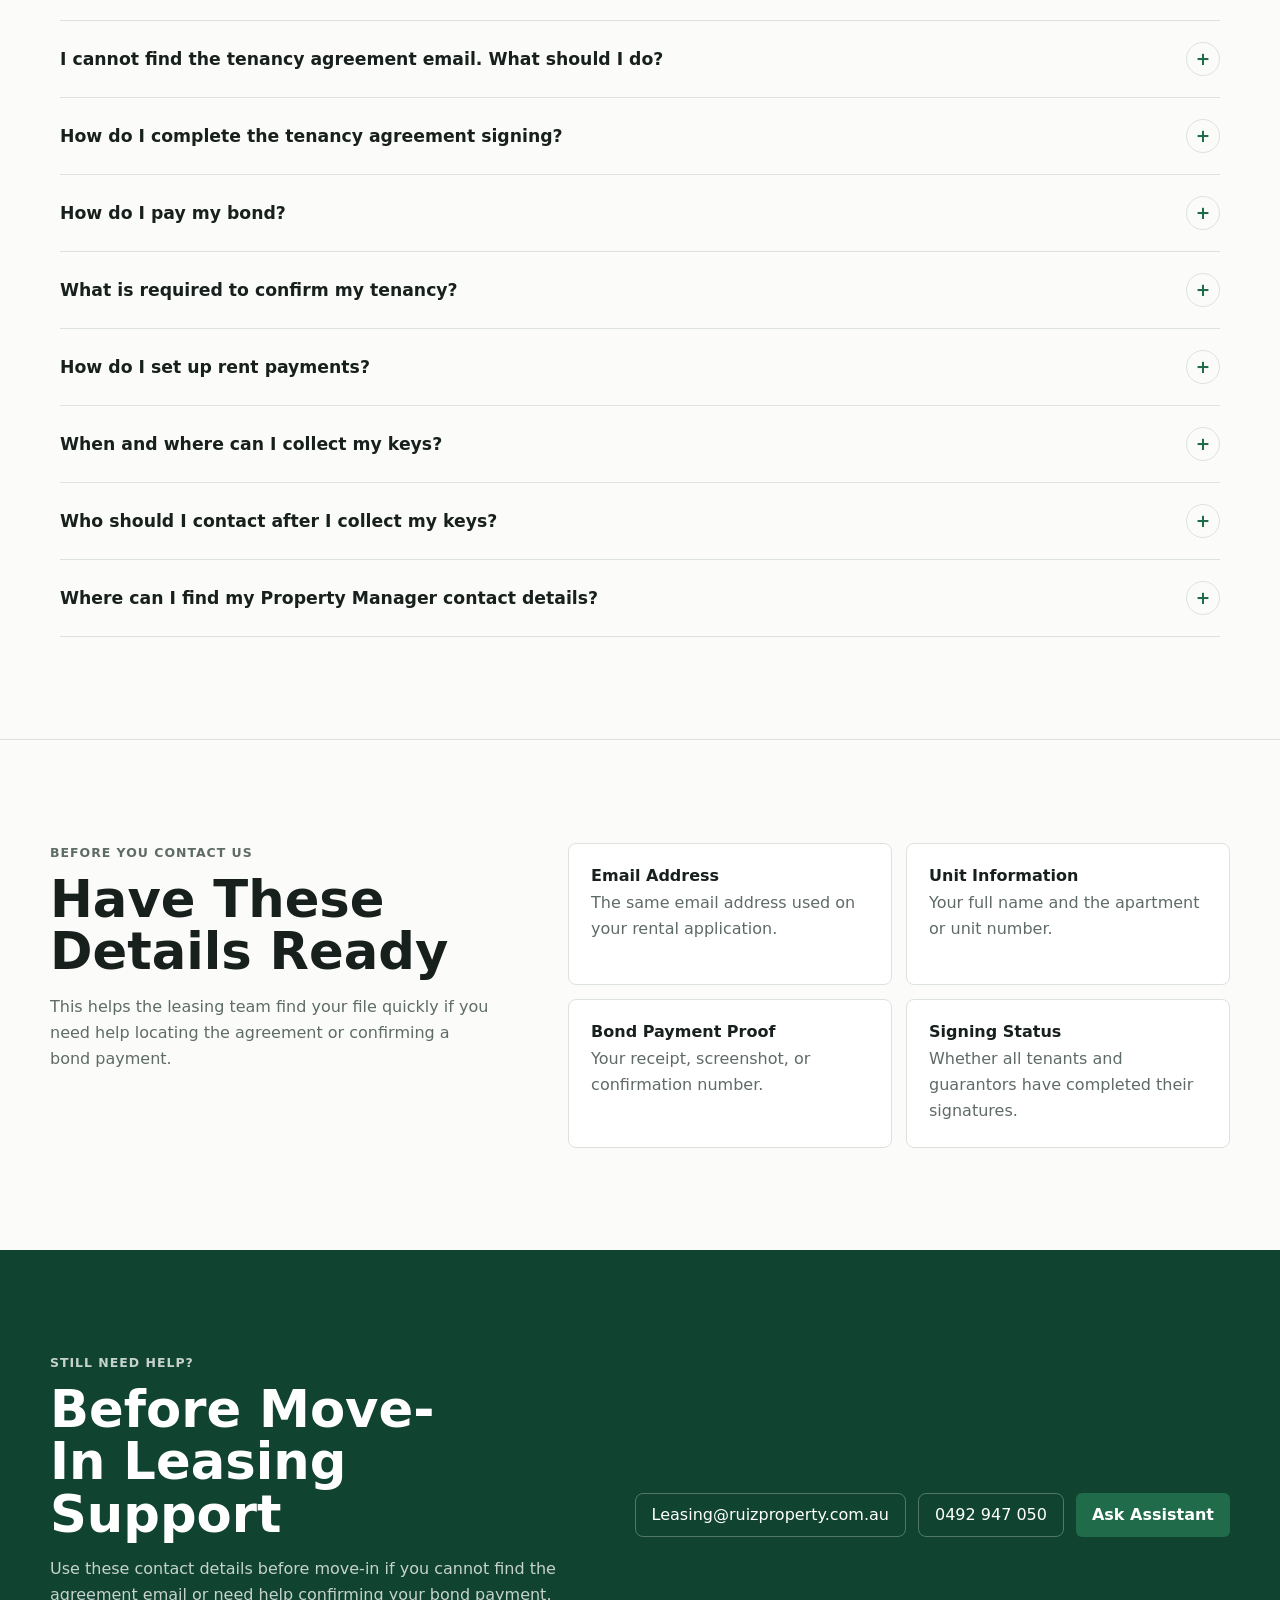
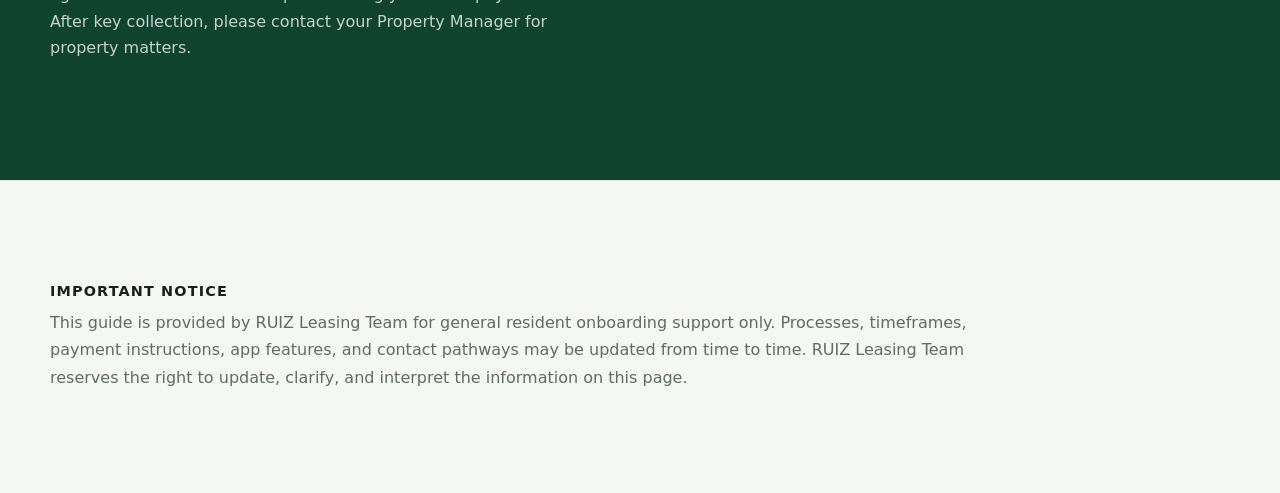
==== commit 4fd009e5: "Update leasing guide utility flow" ====
--- a/index.html
+++ b/index.html
@@ -5,7 +5,7 @@
     <meta name="viewport" content="width=device-width, initial-scale=1" />
     <title>Resident Tenancy Agreement & Bond Guide</title>
     <link rel="icon" href="data:image/svg+xml,%3Csvg xmlns='http://www.w3.org/2000/svg' viewBox='0 0 32 32'%3E%3Crect width='32' height='32' rx='6' fill='%231f6b4a'/%3E%3Ctext x='16' y='22' text-anchor='middle' font-family='Arial' font-size='18' font-weight='700' fill='white'%3EL%3C/text%3E%3C/svg%3E" />
-    <link rel="stylesheet" href="./styles.css" />
+    <link rel="stylesheet" href="./styles.css?v=20260630-utility" />
   </head>
   <body>
     <header class="site-header">
@@ -17,6 +17,7 @@
         <a href="#steps">Next Steps</a>
         <a href="#bond">Bond</a>
         <a href="#rent">Rent</a>
+        <a href="#utilities">Utilities</a>
         <a href="#keys">Keys</a>
         <a href="#move-in-support">After Move-In</a>
         <a href="#faq">FAQ</a>
@@ -37,13 +38,14 @@
           </p>
           <form class="search-shell" role="search">
             <label class="sr-only" for="site-search">Search resident questions</label>
-            <input id="site-search" type="search" placeholder="Search: tenancy agreement, bond, Sorted app, keys..." autocomplete="off" />
+            <input id="site-search" type="search" placeholder="Try: sign agreement, bond, payment methods, utilities, keys..." autocomplete="off" />
             <button type="submit">Search</button>
           </form>
           <div class="quick-links" aria-label="Popular topics">
             <button type="button" data-query="tenancy agreement email" data-play-email>Find Agreement</button>
             <button type="button" data-query="bond">Pay Bond</button>
             <button type="button" data-query="sorted app" data-play-rent>Sorted App</button>
+            <button type="button" data-query="utilities" data-play-utility>Utilities</button>
             <button type="button" data-query="key collection" data-play-keys>Keys</button>
           </div>
         </div>
@@ -57,7 +59,7 @@
             <small>Look for the email titled "Time to sign your tenancy agreement".</small>
           </span>
         </a>
-        <a class="audience-link" href="#faq" data-query="sign">
+        <a class="audience-link" href="#find-agreement" data-query="sign tenancy agreement" data-play-email>
           <span class="icon">2</span>
           <span>
             <strong>Review & Sign</strong>
@@ -174,7 +176,7 @@
           <button class="replay-button" type="button" data-replay-rent>Replay Rent Setup</button>
         </div>
 
-        <div class="sorted-demo" aria-label="Animated Sorted app rent payment setup guide">
+        <div class="sorted-demo rent-orbit-demo" aria-label="Animated Sorted app rent payment setup guide">
           <div class="download-card sorted-stage stage-download">
             <img class="sorted-app-icon" src="./assets/sorted-logo-publish.jpg" alt="Sorted app logo" />
             <div>
@@ -184,41 +186,77 @@
             <button type="button">Open</button>
           </div>
 
-          <div class="phone-frame sorted-stage stage-wallet">
-            <div class="phone-status">
-              <span>16:19</span>
-              <span>••• Wi-Fi ▰</span>
-            </div>
-            <div class="phone-menu"></div>
-            <h3>Account</h3>
-            <div class="wallet-tabs">
-              <span>Profile</span>
-              <strong>Wallet</strong>
-              <span>Applications</span>
-            </div>
-            <div class="balance-card">
-              <div><strong>$0.00</strong><span>Cash Balance</span></div>
-              <div><strong>$0.00</strong><span>Promo Credits</span></div>
-              <button type="button">Spend</button>
-            </div>
-            <div class="wallet-menu">
-              <div><span>◇</span><strong>Redeem a code</strong><b>›</b></div>
-              <div><span>♙</span><strong>Refer a friend</strong><b>›</b></div>
-              <div><span>□</span><strong>Transactions</strong><b>›</b></div>
-              <div class="payment-methods"><span>▭</span><strong>Payment methods</strong><b>›</b></div>
-            </div>
-            <div class="phone-nav">
-              <span>Home</span>
-              <span>Services</span>
-              <strong>Profile</strong>
-            </div>
+          <div class="rent-screen-stack">
+            <article class="rent-phone-card rent-card-profile sorted-stage stage-profile">
+              <div class="screen-status"><span>16:19</span><span>Wi-Fi</span></div>
+              <div class="screen-menu"></div>
+              <h3>Account</h3>
+              <div class="screen-tabs">
+                <strong>Profile</strong>
+                <span>Wallet</span>
+                <span>Applications</span>
+              </div>
+              <div class="screen-list compact">
+                <div class="screen-row"><span>Profile details</span><b>›</b></div>
+                <div class="screen-row"><span>Documents</span><b>›</b></div>
+                <div class="screen-row"><span>Settings</span><b>›</b></div>
+              </div>
+              <div class="screen-nav"><span>Home</span><span>Services</span><strong>Profile</strong></div>
+              <span class="tap-ring profile-ring">Tap Profile</span>
+            </article>
+
+            <article class="rent-phone-card rent-card-wallet sorted-stage stage-wallet">
+              <div class="screen-status"><span>16:19</span><span>Wi-Fi</span></div>
+              <h3>Account</h3>
+              <div class="screen-tabs">
+                <span>Profile</span>
+                <strong>Wallet</strong>
+                <span>Applications</span>
+              </div>
+              <div class="balance-card">
+                <div><strong>$0.00</strong><span>Cash Balance</span></div>
+                <div><strong>$0.00</strong><span>Promo Credits</span></div>
+                <button type="button">Spend</button>
+              </div>
+              <div class="screen-list">
+                <div class="screen-row"><span>Redeem a code</span><b>›</b></div>
+                <div class="screen-row"><span>Transactions</span><b>›</b></div>
+                <div class="screen-row highlight payment-methods"><span>Payment methods</span><b>›</b></div>
+              </div>
+              <span class="tap-ring wallet-ring">Tap Wallet</span>
+            </article>
+
+            <article class="rent-phone-card rent-card-methods sorted-stage stage-methods">
+              <div class="screen-status"><span>16:19</span><span>Wi-Fi</span></div>
+              <div class="screen-topline">‹</div>
+              <h3>Payment methods</h3>
+              <div class="screen-list plain">
+                <div class="screen-row muted"><span>Saved method</span><b>••••</b></div>
+                <div class="screen-row highlight add-method"><span>+ Add new payment method</span><b>›</b></div>
+              </div>
+              <span class="tap-ring methods-ring">Tap Payment methods</span>
+            </article>
+
+            <article class="rent-phone-card rent-card-add sorted-stage stage-add">
+              <div class="screen-status"><span>16:19</span><span>Wi-Fi</span></div>
+              <div class="screen-topline">‹</div>
+              <h3>Add payment method</h3>
+              <p>Please add your preferred payment method. These details are used when rent is due.</p>
+              <div class="screen-choice">Bank Account</div>
+              <div class="screen-choice">Credit Card</div>
+              <div class="screen-actions">
+                <button type="button" disabled>Next</button>
+                <button type="button">Back</button>
+              </div>
+            </article>
           </div>
 
           <ol class="rent-animation-steps">
             <li class="rent-step-download">Download Sorted</li>
-            <li class="rent-step-wallet">Open Account > Wallet</li>
-            <li class="rent-step-payment">Add your card in Payment methods</li>
-            <li class="rent-step-auto">Rent will be charged automatically on move-in day</li>
+            <li class="rent-step-profile">Tap Profile</li>
+            <li class="rent-step-wallet">Open Wallet</li>
+            <li class="rent-step-payment">Tap Payment methods</li>
+            <li class="rent-step-add">Add your payment method</li>
           </ol>
         </div>
       </section>
@@ -342,6 +380,30 @@
         </div>
       </section>
 
+      <section class="utility-guide-section" id="utilities" aria-labelledby="utility-guide-title">
+        <div class="utility-guide-copy">
+          <p class="eyebrow">Utilities</p>
+          <h2 id="utility-guide-title">How to Connect Utilities</h2>
+          <p>After your agreement is fully signed, use the utility guide to prepare electricity, gas, internet, and any building-specific connection requirements before move-in.</p>
+          <div class="utility-actions">
+            <a class="utility-page-link" href="./utility.html">Open Utility Guide</a>
+            <button class="replay-button" type="button" data-query="utilities" data-play-utility>Show Utility Path</button>
+          </div>
+        </div>
+        <div class="utility-preview" aria-label="Utility guide preview">
+          <div class="utility-orbit">
+            <span>Electricity</span>
+            <span>Gas</span>
+            <span>Internet</span>
+          </div>
+          <div class="utility-card-main">
+            <strong>Utility Guide</strong>
+            <p>Confirm move-in date, prepare your property details, then choose the services you need.</p>
+            <a href="./utility.html">Continue</a>
+          </div>
+        </div>
+      </section>
+
       <section class="section" id="faq">
         <div class="section-heading">
           <p class="eyebrow">Resident Questions</p>
@@ -352,7 +414,7 @@
           <button class="filter" type="button" data-filter="lease">Agreement</button>
           <button class="filter" type="button" data-filter="bond">Bond</button>
           <button class="filter" type="button" data-filter="rent">Rent</button>
-          <button class="filter" type="button" data-filter="utilities">Utilities</button>
+          <button class="filter" type="button" data-jump-utility>Utilities</button>
           <button class="filter" type="button" data-filter="manager">Property Manager</button>
           <button class="filter" type="button" data-filter="confirmation">Confirmation</button>
         </div>
@@ -409,24 +471,6 @@
             </button>
             <div class="faq-answer">
               <p>Download the Sorted app on your mobile device. iPhone users can download it from the App Store, and Android users can download it from Google Play. Log in using the email address associated with your rental application, then go to Account > Wallet > Payment methods and add your bank card. Your rent will be automatically charged on your move-in day.</p>
-            </div>
-          </article>
-          <article class="faq-item" data-category="utilities confirmation" data-keywords="welcome to your new home utilities downloadable links agreement copy myconnect electricity gas internet">
-            <button class="faq-question" type="button">
-              <span>When will I receive my agreement copy and utility information?</span>
-              <span class="chevron">+</span>
-            </button>
-            <div class="faq-answer">
-              <p>Once your tenancy agreement has been fully signed, utility connection guidelines and a downloadable copy of your agreement will be provided in the email titled "Welcome to your new home".</p>
-            </div>
-          </article>
-          <article class="faq-item" data-category="utilities" data-keywords="myconnect utilities electricity gas internet connection support">
-            <button class="faq-question" type="button">
-              <span>Who can help me connect utilities?</span>
-              <span class="chevron">+</span>
-            </button>
-            <div class="faq-answer">
-              <p>If a utility guideline is not provided, MyConnect can assist with setting up electricity, gas, and internet after your agreement is fully signed. More information is available at myconnect.com.au/landing/ruiz.</p>
             </div>
           </article>
           <article class="faq-item" data-category="confirmation" data-keywords="key collection keys office address time monday friday marcus clarke canberra">
@@ -512,6 +556,6 @@
     </aside>
     <div class="scrim" data-close-chat></div>
 
-    <script src="./script.js"></script>
+    <script src="./script.js?v=20260630-utility"></script>
   </body>
 </html>
--- a/styles.css
+++ b/styles.css
@@ -21,10 +21,12 @@
 
 html {
   scroll-behavior: smooth;
+  overflow-x: hidden;
 }
 
 body {
   margin: 0;
+  overflow-x: hidden;
   background: var(--paper);
   color: var(--ink);
   font-family: Inter, ui-sans-serif, system-ui, -apple-system, BlinkMacSystemFont, "Segoe UI", sans-serif;
@@ -299,6 +301,7 @@
 .split-section,
 .email-guide-section,
 .rent-guide-section,
+.utility-guide-section,
 .keys-guide-section,
 .manager-guide-section,
 .contact-band,
@@ -691,13 +694,16 @@
 
 .sorted-demo {
   display: grid;
-  grid-template-columns: minmax(230px, 0.75fr) minmax(270px, 1fr);
   gap: 20px;
   align-items: center;
 }
 
+.rent-orbit-demo {
+  grid-template-columns: minmax(220px, 0.7fr) minmax(360px, 1.3fr);
+}
+
 .download-card,
-.phone-frame {
+.rent-phone-card {
   border: 1px solid var(--line);
   background: var(--white);
   box-shadow: 0 16px 36px rgba(24, 32, 29, 0.1);
@@ -746,14 +752,54 @@
   font-weight: 900;
 }
 
-.phone-frame {
+.rent-screen-stack {
   position: relative;
   overflow: hidden;
-  width: min(100%, 360px);
-  min-height: 620px;
+  min-height: 600px;
+  perspective: 1200px;
+}
+
+.rent-phone-card {
+  position: absolute;
+  top: 20px;
+  left: 50%;
+  overflow: hidden;
+  width: min(100%, 330px);
+  min-height: 535px;
+  transform: translateX(-50%);
   justify-self: center;
-  border-radius: 28px;
-  padding: 24px 18px 0;
+  border-radius: 26px;
+  padding: 22px 18px 0;
+  transform-origin: center bottom;
+}
+
+.rent-card-profile {
+  z-index: 1;
+  transform: translateX(-68%) rotate(-8deg) scale(0.88);
+}
+
+.rent-card-wallet {
+  z-index: 2;
+  transform: translateX(-50%) rotate(0deg) scale(0.94);
+}
+
+.rent-card-methods {
+  z-index: 3;
+  transform: translateX(-32%) rotate(8deg) scale(0.88);
+}
+
+.rent-card-add {
+  z-index: 4;
+  transform: translateX(-50%) translateY(28px) rotate(0deg) scale(0.82);
+  opacity: 0;
+}
+
+.screen-status,
+.screen-nav {
+  display: flex;
+  justify-content: space-between;
+  color: #111;
+  font-weight: 800;
 }
 
 .phone-status,
@@ -764,39 +810,53 @@
   font-weight: 800;
 }
 
-.phone-menu {
+.screen-menu {
   width: 24px;
   height: 18px;
-  margin: 44px 0 36px;
+  margin: 40px 0 34px;
   background: linear-gradient(#111 0 2px, transparent 2px 8px, #111 8px 10px, transparent 10px 16px, #111 16px 18px);
 }
 
-.phone-frame h3 {
-  margin: 0 0 28px;
+.rent-phone-card h3 {
+  margin: 0 0 24px;
+  font-size: clamp(1.45rem, 3vw, 2rem);
+}
+
+.rent-phone-card p {
+  color: #777;
+  line-height: 1.5;
+  margin: -12px 0 24px;
+}
+
+.screen-topline {
+  margin: 32px 0 36px;
   font-size: 2rem;
-}
-
-.wallet-tabs {
+  font-weight: 700;
+}
+
+.screen-tabs {
   display: grid;
   grid-template-columns: repeat(3, 1fr);
   gap: 10px;
   text-align: center;
   color: #a7a7a7;
   border-bottom: 1px solid #ececec;
-}
-
-.wallet-tabs strong {
+  margin-bottom: 20px;
+}
+
+.screen-tabs strong {
   color: var(--ink);
   border-bottom: 3px solid #f15b78;
   padding-bottom: 12px;
 }
 
-.wallet-tabs span {
+.screen-tabs span {
   padding-bottom: 12px;
 }
 
 .balance-card,
-.wallet-menu {
+.screen-list,
+.screen-choice {
   border: 1px solid #e7e7e7;
   border-radius: 8px;
   background: var(--white);
@@ -836,28 +896,91 @@
   font-weight: 800;
 }
 
-.wallet-menu {
+.screen-list {
   overflow: hidden;
 }
 
-.wallet-menu div {
-  display: grid;
-  grid-template-columns: 32px 1fr 18px;
+.screen-list.compact {
+  margin-top: 24px;
+}
+
+.screen-list.plain {
+  border: 0;
+}
+
+.screen-row {
+  display: grid;
+  grid-template-columns: 1fr 18px;
   gap: 12px;
   align-items: center;
   min-height: 68px;
   padding: 0 16px;
   border-bottom: 1px solid #ededed;
-}
-
-.wallet-menu div:last-child {
+  font-weight: 800;
+}
+
+.screen-row:last-child {
   border-bottom: 0;
 }
 
-.wallet-menu span,
-.wallet-menu b {
+.screen-row span,
+.screen-row b {
   color: #222;
-  font-size: 1.2rem;
+}
+
+.screen-row.muted span,
+.screen-row.muted b {
+  color: #8b8b8b;
+}
+
+.screen-row.highlight {
+  position: relative;
+  background: #fff7f9;
+  box-shadow: inset 0 0 0 2px rgba(241, 91, 120, 0.34);
+}
+
+.screen-choice {
+  min-height: 76px;
+  display: flex;
+  align-items: center;
+  margin-bottom: 16px;
+  padding: 0 24px;
+  color: #222;
+  font-size: 1.15rem;
+  font-weight: 900;
+}
+
+.screen-actions {
+  position: absolute;
+  inset: auto 18px 22px;
+  display: grid;
+  gap: 10px;
+}
+
+.screen-actions button {
+  min-height: 48px;
+  border: 1px solid #e7e7e7;
+  border-radius: 7px;
+  background: var(--white);
+  font-weight: 900;
+}
+
+.screen-actions button:disabled {
+  color: #999;
+  background: #f5f5f5;
+}
+
+.screen-nav {
+  position: absolute;
+  inset: auto 0 0;
+  padding: 14px 28px 24px;
+  border-top: 1px solid #e7e7e7;
+  background: rgba(255, 255, 255, 0.96);
+  color: #aaa;
+}
+
+.screen-nav strong {
+  color: #2b1647;
 }
 
 .phone-nav {
@@ -873,10 +996,32 @@
   color: #2b1647;
 }
 
+.tap-ring {
+  position: absolute;
+  right: 18px;
+  top: 74px;
+  border: 1px solid rgba(241, 91, 120, 0.45);
+  border-radius: 999px;
+  background: #fff7f9;
+  color: #a82f4a;
+  padding: 7px 12px;
+  font-size: 0.8rem;
+  font-weight: 900;
+  opacity: 0;
+}
+
+.wallet-ring {
+  top: 120px;
+}
+
+.methods-ring {
+  top: 190px;
+}
+
 .rent-animation-steps {
   grid-column: 1 / -1;
   display: grid;
-  grid-template-columns: repeat(4, 1fr);
+  grid-template-columns: repeat(5, 1fr);
   gap: 10px;
   margin: 0;
   padding: 0;
@@ -897,28 +1042,52 @@
   animation: liftSortedCard 700ms ease 200ms both;
 }
 
+.rent-guide-section.animate-rent .stage-profile {
+  animation: stackProfile 900ms ease 650ms both;
+}
+
 .rent-guide-section.animate-rent .stage-wallet {
-  animation: revealPhone 700ms ease 900ms both;
+  animation: stackWallet 900ms ease 1050ms both;
+}
+
+.rent-guide-section.animate-rent .stage-methods {
+  animation: stackMethods 900ms ease 1450ms both;
+}
+
+.rent-guide-section.animate-rent .stage-add {
+  animation: stackAdd 900ms ease 1850ms both;
 }
 
 .rent-guide-section.animate-rent .payment-methods {
-  animation: pulsePaymentMethod 900ms ease 1650ms both;
+  animation: pulsePaymentMethod 900ms ease 1900ms both;
+}
+
+.rent-guide-section.animate-rent .add-method {
+  animation: pulsePaymentMethod 900ms ease 2350ms both;
+}
+
+.rent-guide-section.animate-rent .tap-ring {
+  animation: ringIn 700ms ease 1300ms both;
 }
 
 .rent-guide-section.animate-rent .rent-step-download {
   animation: activateStep 500ms ease 300ms both;
 }
 
+.rent-guide-section.animate-rent .rent-step-profile {
+  animation: activateStep 500ms ease 900ms both;
+}
+
 .rent-guide-section.animate-rent .rent-step-wallet {
-  animation: activateStep 500ms ease 1050ms both;
+  animation: activateStep 500ms ease 1350ms both;
 }
 
 .rent-guide-section.animate-rent .rent-step-payment {
-  animation: activateStep 500ms ease 1750ms both;
-}
-
-.rent-guide-section.animate-rent .rent-step-auto {
-  animation: activateStep 500ms ease 2450ms both;
+  animation: activateStep 500ms ease 1850ms both;
+}
+
+.rent-guide-section.animate-rent .rent-step-add {
+  animation: activateStep 500ms ease 2350ms both;
 }
 
 @keyframes liftSortedCard {
@@ -933,15 +1102,51 @@
   }
 }
 
-@keyframes revealPhone {
+@keyframes stackProfile {
   from {
-    opacity: 0.7;
-    transform: translateY(22px) scale(0.98);
+    opacity: 0;
+    transform: translateX(-74%) translateY(40px) rotate(-16deg) scale(0.8);
+  }
+
+  to {
+    opacity: 0.72;
+    transform: translateX(-68%) rotate(-8deg) scale(0.88);
+  }
+}
+
+@keyframes stackWallet {
+  from {
+    opacity: 0;
+    transform: translateX(-50%) translateY(40px) rotate(-5deg) scale(0.84);
+  }
+
+  to {
+    opacity: 0.94;
+    transform: translateX(-50%) rotate(0deg) scale(0.94);
+  }
+}
+
+@keyframes stackMethods {
+  from {
+    opacity: 0;
+    transform: translateX(-26%) translateY(40px) rotate(16deg) scale(0.8);
+  }
+
+  to {
+    opacity: 0.86;
+    transform: translateX(-32%) rotate(8deg) scale(0.88);
+  }
+}
+
+@keyframes stackAdd {
+  from {
+    opacity: 0;
+    transform: translateX(-50%) translateY(60px) rotate(0deg) scale(0.78);
   }
 
   to {
     opacity: 1;
-    transform: translateY(0) scale(1);
+    transform: translateX(-50%) translateY(28px) rotate(0deg) scale(0.82);
   }
 }
 
@@ -959,6 +1164,18 @@
   100% {
     background: #fff7f9;
     box-shadow: inset 0 0 0 2px rgba(241, 91, 120, 0.35);
+  }
+}
+
+@keyframes ringIn {
+  from {
+    opacity: 0;
+    transform: scale(0.92);
+  }
+
+  to {
+    opacity: 1;
+    transform: scale(1);
   }
 }
 
@@ -973,6 +1190,163 @@
     border-color: #f15b78;
     color: var(--ink);
     transform: translateY(-2px);
+  }
+}
+
+.utility-guide-section {
+  display: grid;
+  grid-template-columns: minmax(260px, 0.8fr) minmax(340px, 1.2fr);
+  gap: clamp(28px, 6vw, 76px);
+  align-items: center;
+  border-top: 1px solid var(--line);
+  background: #f2f6f1;
+}
+
+.utility-guide-copy p {
+  max-width: 560px;
+  color: var(--muted);
+  line-height: 1.7;
+}
+
+.utility-actions {
+  display: flex;
+  flex-wrap: wrap;
+  gap: 12px;
+  margin-top: 22px;
+}
+
+.utility-page-link {
+  display: inline-grid;
+  min-height: 44px;
+  place-items: center;
+  border-radius: 6px;
+  background: var(--green-dark);
+  color: var(--white);
+  padding: 0 18px;
+  font-weight: 900;
+}
+
+.utility-preview {
+  position: relative;
+  min-height: 390px;
+  display: grid;
+  place-items: center;
+}
+
+.utility-orbit {
+  position: absolute;
+  inset: 26px;
+  border: 1px dashed rgba(31, 107, 74, 0.26);
+  border-radius: 999px;
+  animation: utilityOrbit 12s linear infinite;
+}
+
+.utility-orbit span {
+  position: absolute;
+  display: grid;
+  min-width: 112px;
+  min-height: 42px;
+  place-items: center;
+  border: 1px solid var(--line);
+  border-radius: 999px;
+  background: var(--white);
+  color: var(--green-dark);
+  font-weight: 900;
+  box-shadow: 0 12px 24px rgba(24, 32, 29, 0.08);
+}
+
+.utility-orbit span:nth-child(1) {
+  top: -20px;
+  left: 50%;
+  transform: translateX(-50%);
+}
+
+.utility-orbit span:nth-child(2) {
+  right: -28px;
+  top: 50%;
+  transform: translateY(-50%);
+}
+
+.utility-orbit span:nth-child(3) {
+  left: -28px;
+  top: 50%;
+  transform: translateY(-50%);
+}
+
+.utility-card-main {
+  position: relative;
+  z-index: 2;
+  max-width: 330px;
+  border: 1px solid var(--line);
+  border-radius: 8px;
+  background: var(--white);
+  padding: 28px;
+  text-align: center;
+  box-shadow: 0 18px 36px rgba(24, 32, 29, 0.12);
+}
+
+.utility-card-main strong {
+  display: block;
+  font-size: 1.55rem;
+}
+
+.utility-card-main p {
+  color: var(--muted);
+  line-height: 1.6;
+}
+
+.utility-card-main a {
+  display: inline-grid;
+  min-height: 40px;
+  place-items: center;
+  border-radius: 6px;
+  background: #f0d77e;
+  color: #222;
+  padding: 0 16px;
+  font-weight: 900;
+}
+
+.utility-guide-section.animate-utility .utility-card-main {
+  animation: utilityCardPop 620ms ease both;
+}
+
+.utility-guide-section.animate-utility .utility-orbit span {
+  animation: utilityChipIn 560ms ease both;
+}
+
+.utility-guide-section.animate-utility .utility-orbit span:nth-child(2) {
+  animation-delay: 140ms;
+}
+
+.utility-guide-section.animate-utility .utility-orbit span:nth-child(3) {
+  animation-delay: 280ms;
+}
+
+@keyframes utilityOrbit {
+  to {
+    transform: rotate(360deg);
+  }
+}
+
+@keyframes utilityCardPop {
+  from {
+    opacity: 0.7;
+    transform: translateY(18px) scale(0.96);
+  }
+
+  to {
+    opacity: 1;
+    transform: translateY(0) scale(1);
+  }
+}
+
+@keyframes utilityChipIn {
+  from {
+    opacity: 0;
+  }
+
+  to {
+    opacity: 1;
   }
 }
 
@@ -1515,6 +1889,90 @@
   border-top: 1px solid var(--line);
 }
 
+.utility-page {
+  background: #f7f8f5;
+}
+
+.utility-hero {
+  min-height: 560px;
+  display: grid;
+  align-items: end;
+  padding-top: 120px;
+  background:
+    linear-gradient(90deg, rgba(16, 25, 21, 0.88), rgba(16, 25, 21, 0.56)),
+    url("./assets/leasing-hero-publish.jpg") center / cover;
+  color: var(--white);
+}
+
+.utility-hero > div {
+  width: min(1120px, calc(100% - 48px));
+  margin: 0 auto;
+  padding-bottom: 72px;
+}
+
+.utility-hero h1 {
+  max-width: 720px;
+  margin: 0;
+}
+
+.utility-hero .hero-copy {
+  max-width: 720px;
+}
+
+.utility-page-section,
+.utility-service-band {
+  width: min(1120px, calc(100% - 48px));
+  margin: 0 auto;
+  padding: clamp(56px, 8vw, 96px) 0;
+}
+
+.utility-check-grid,
+.utility-service-grid {
+  display: grid;
+  grid-template-columns: repeat(4, 1fr);
+  gap: 14px;
+}
+
+.utility-check-grid article,
+.utility-service-grid article {
+  min-height: 220px;
+  border: 1px solid var(--line);
+  border-radius: 8px;
+  background: var(--white);
+  padding: 22px;
+  box-shadow: 0 12px 28px rgba(24, 32, 29, 0.06);
+}
+
+.utility-check-grid span {
+  display: inline-grid;
+  width: 42px;
+  height: 42px;
+  place-items: center;
+  border-radius: 50%;
+  background: #f0d77e;
+  color: #222;
+  font-weight: 900;
+}
+
+.utility-check-grid strong,
+.utility-service-grid strong {
+  display: block;
+  margin: 18px 0 8px;
+  font-size: 1.08rem;
+}
+
+.utility-check-grid p,
+.utility-service-grid span {
+  color: var(--muted);
+  line-height: 1.6;
+}
+
+.utility-service-band {
+  display: grid;
+  grid-template-columns: minmax(240px, 0.6fr) minmax(340px, 1.4fr);
+  gap: clamp(24px, 5vw, 60px);
+}
+
 .topic-grid {
   display: grid;
   grid-template-columns: repeat(2, minmax(0, 1fr));
@@ -1800,13 +2258,53 @@
   .split-section,
   .email-guide-section,
   .rent-guide-section,
+  .utility-guide-section,
   .keys-guide-section,
   .manager-guide-section,
+  .utility-service-band,
   .email-demo,
   .sorted-demo,
   .handoff-demo,
-  .topic-grid {
+  .topic-grid,
+  .utility-check-grid,
+  .utility-service-grid {
     grid-template-columns: 1fr;
+  }
+
+  .utility-hero h1 {
+    max-width: none;
+  }
+
+  .utility-preview {
+    min-height: 340px;
+  }
+
+  .rent-screen-stack {
+    min-height: 650px;
+  }
+
+  .rent-card-profile,
+  .rent-card-wallet,
+  .rent-card-methods,
+  .rent-card-add {
+    left: 50%;
+    width: min(100%, 330px);
+  }
+
+  .rent-card-profile {
+    transform: translateX(-50%) rotate(-4deg) scale(0.86);
+  }
+
+  .rent-card-wallet {
+    transform: translateX(-50%) rotate(0deg) scale(0.92);
+  }
+
+  .rent-card-methods {
+    transform: translateX(-50%) rotate(4deg) scale(0.86);
+  }
+
+  .rent-card-add {
+    transform: translateX(-50%) translateY(28px) rotate(0deg) scale(0.82);
   }
 
   .rent-animation-steps {
@@ -1871,8 +2369,8 @@
     grid-template-columns: 1fr;
   }
 
-  .phone-frame {
-    min-height: 580px;
+  .rent-phone-card {
+    min-height: 520px;
   }
 
   .handoff-phone {
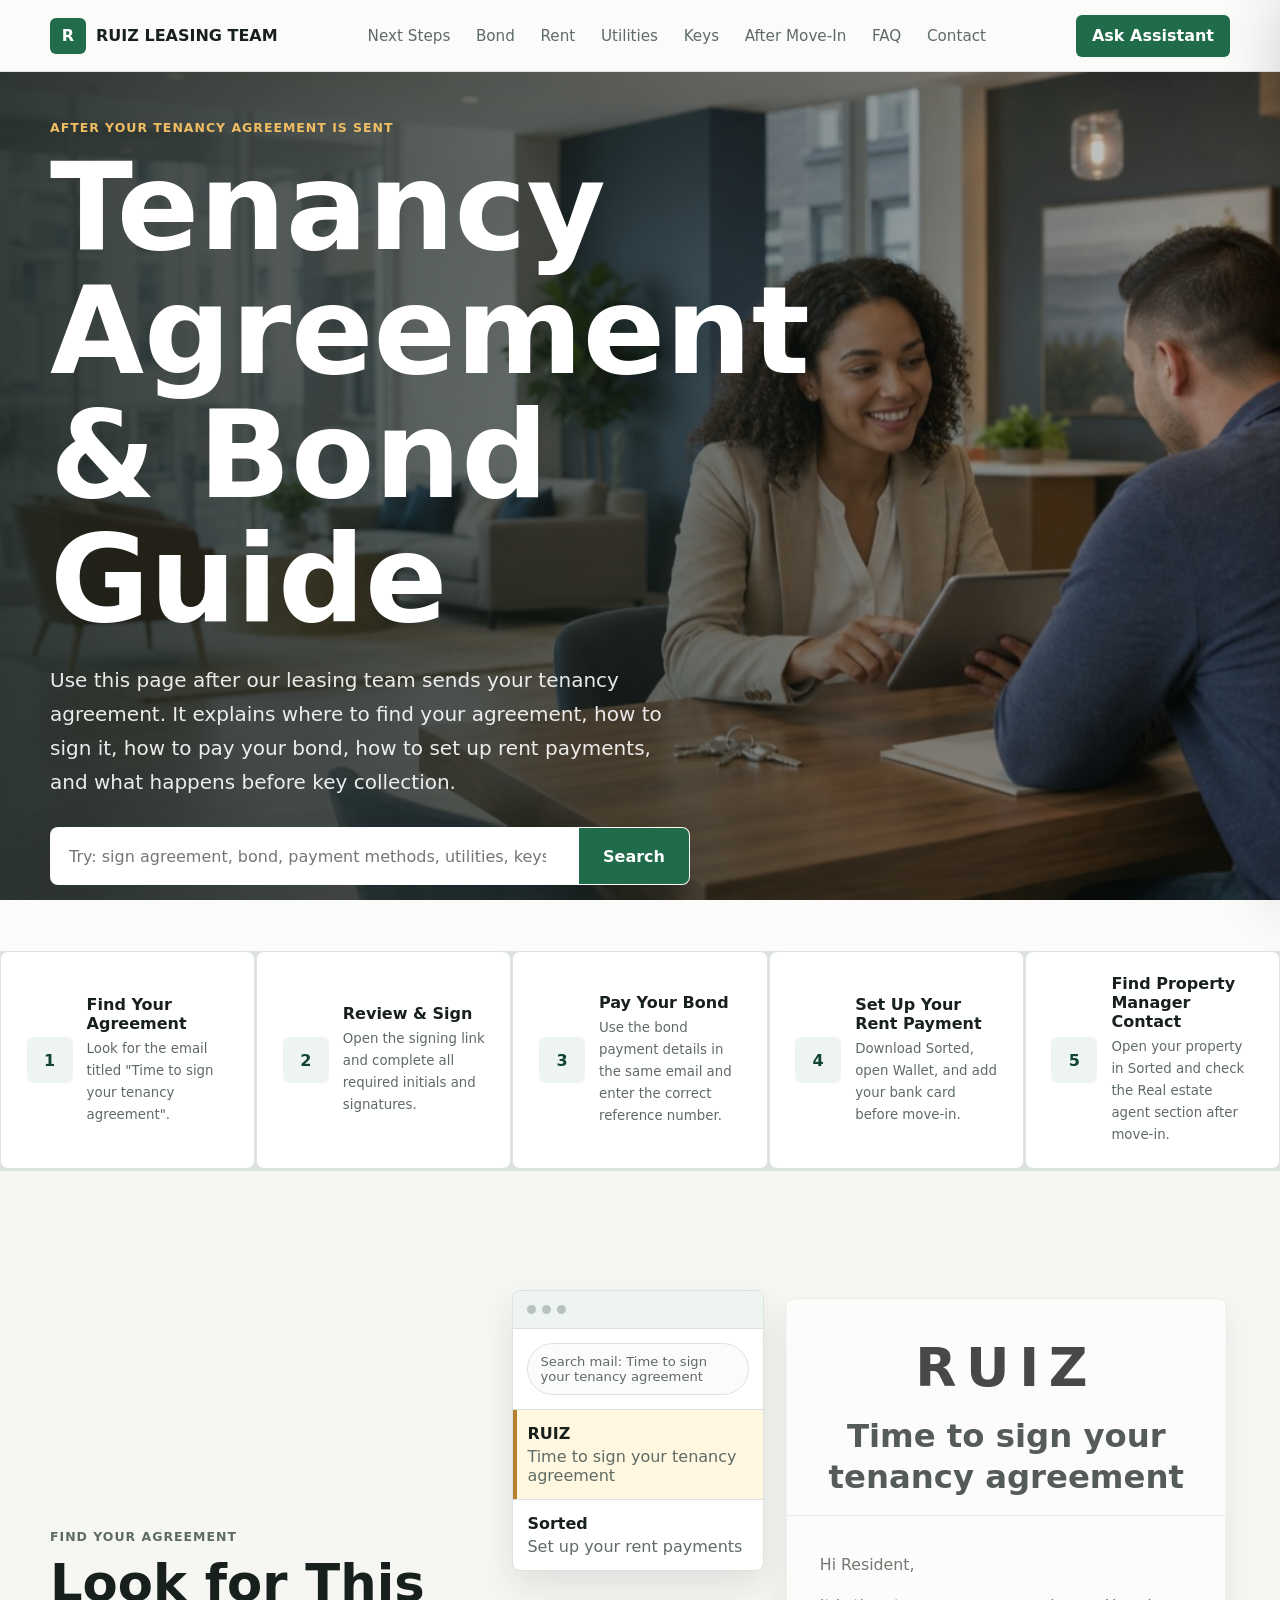
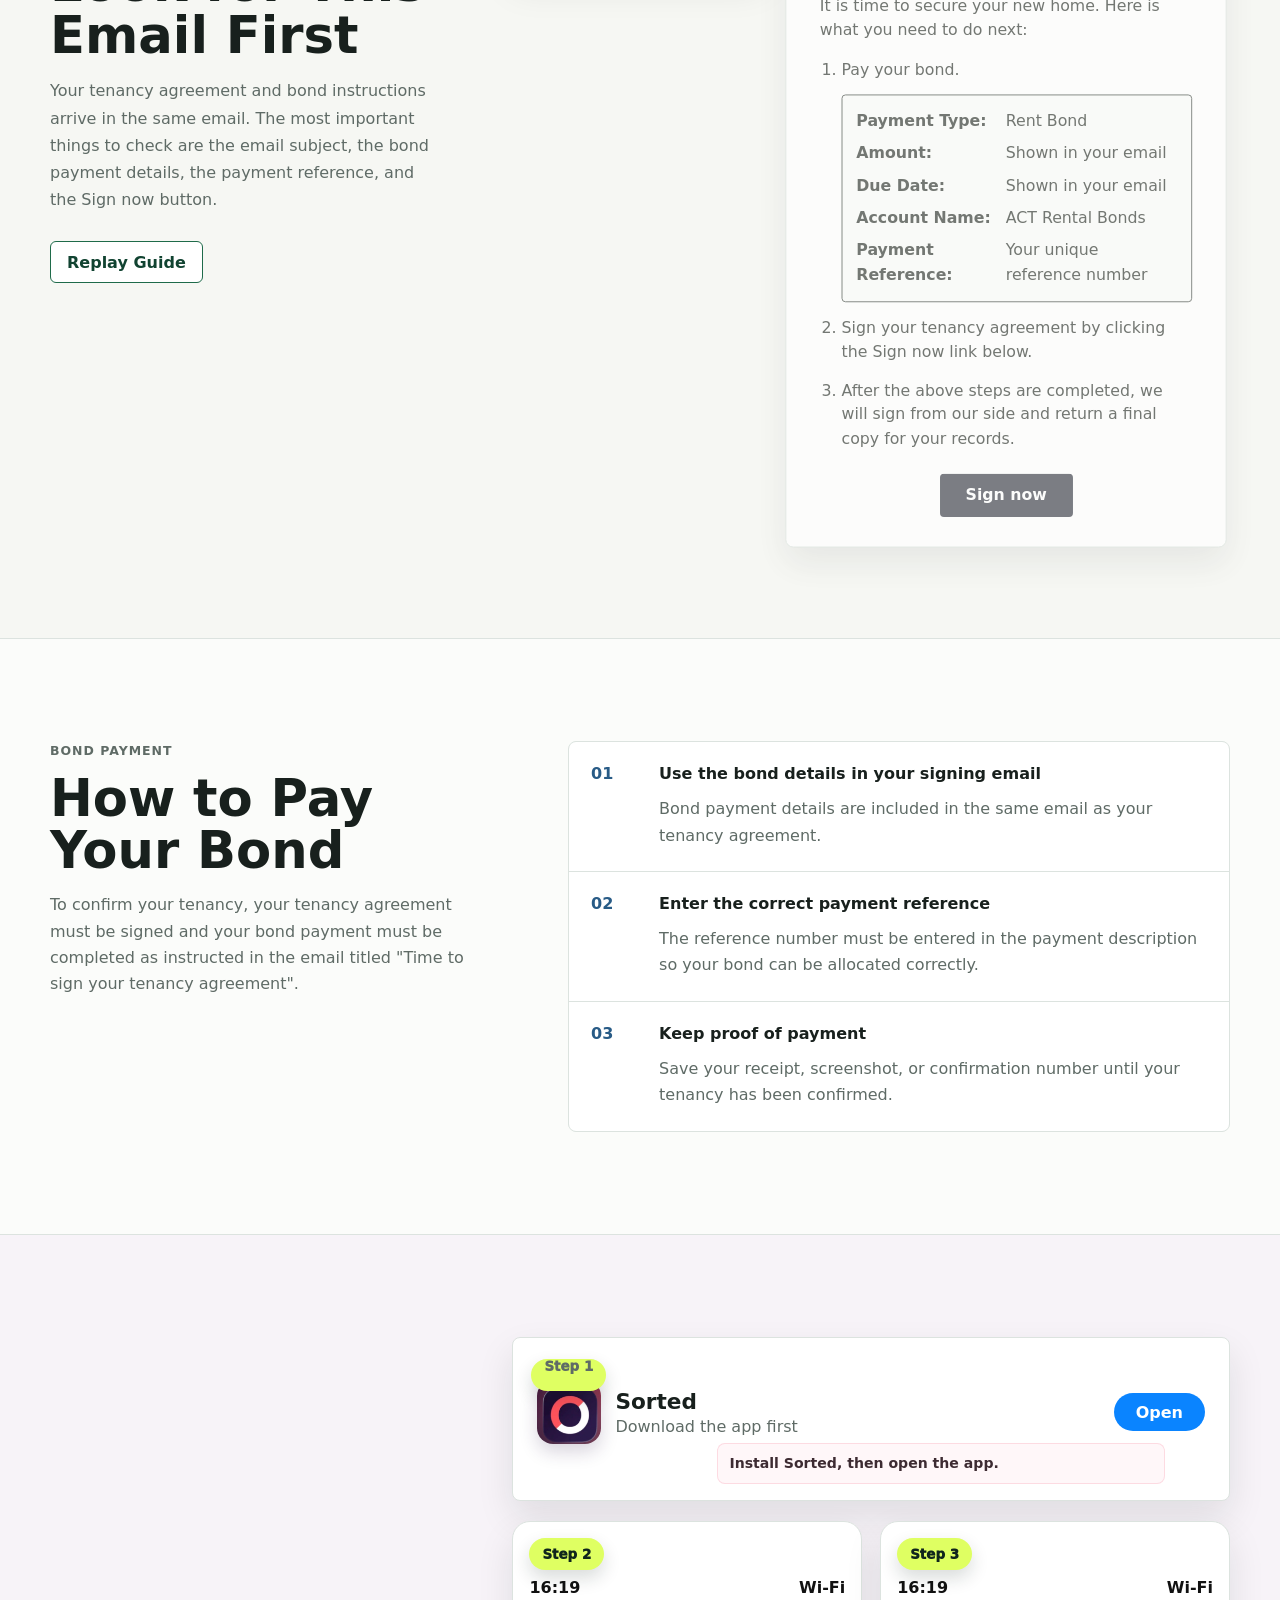
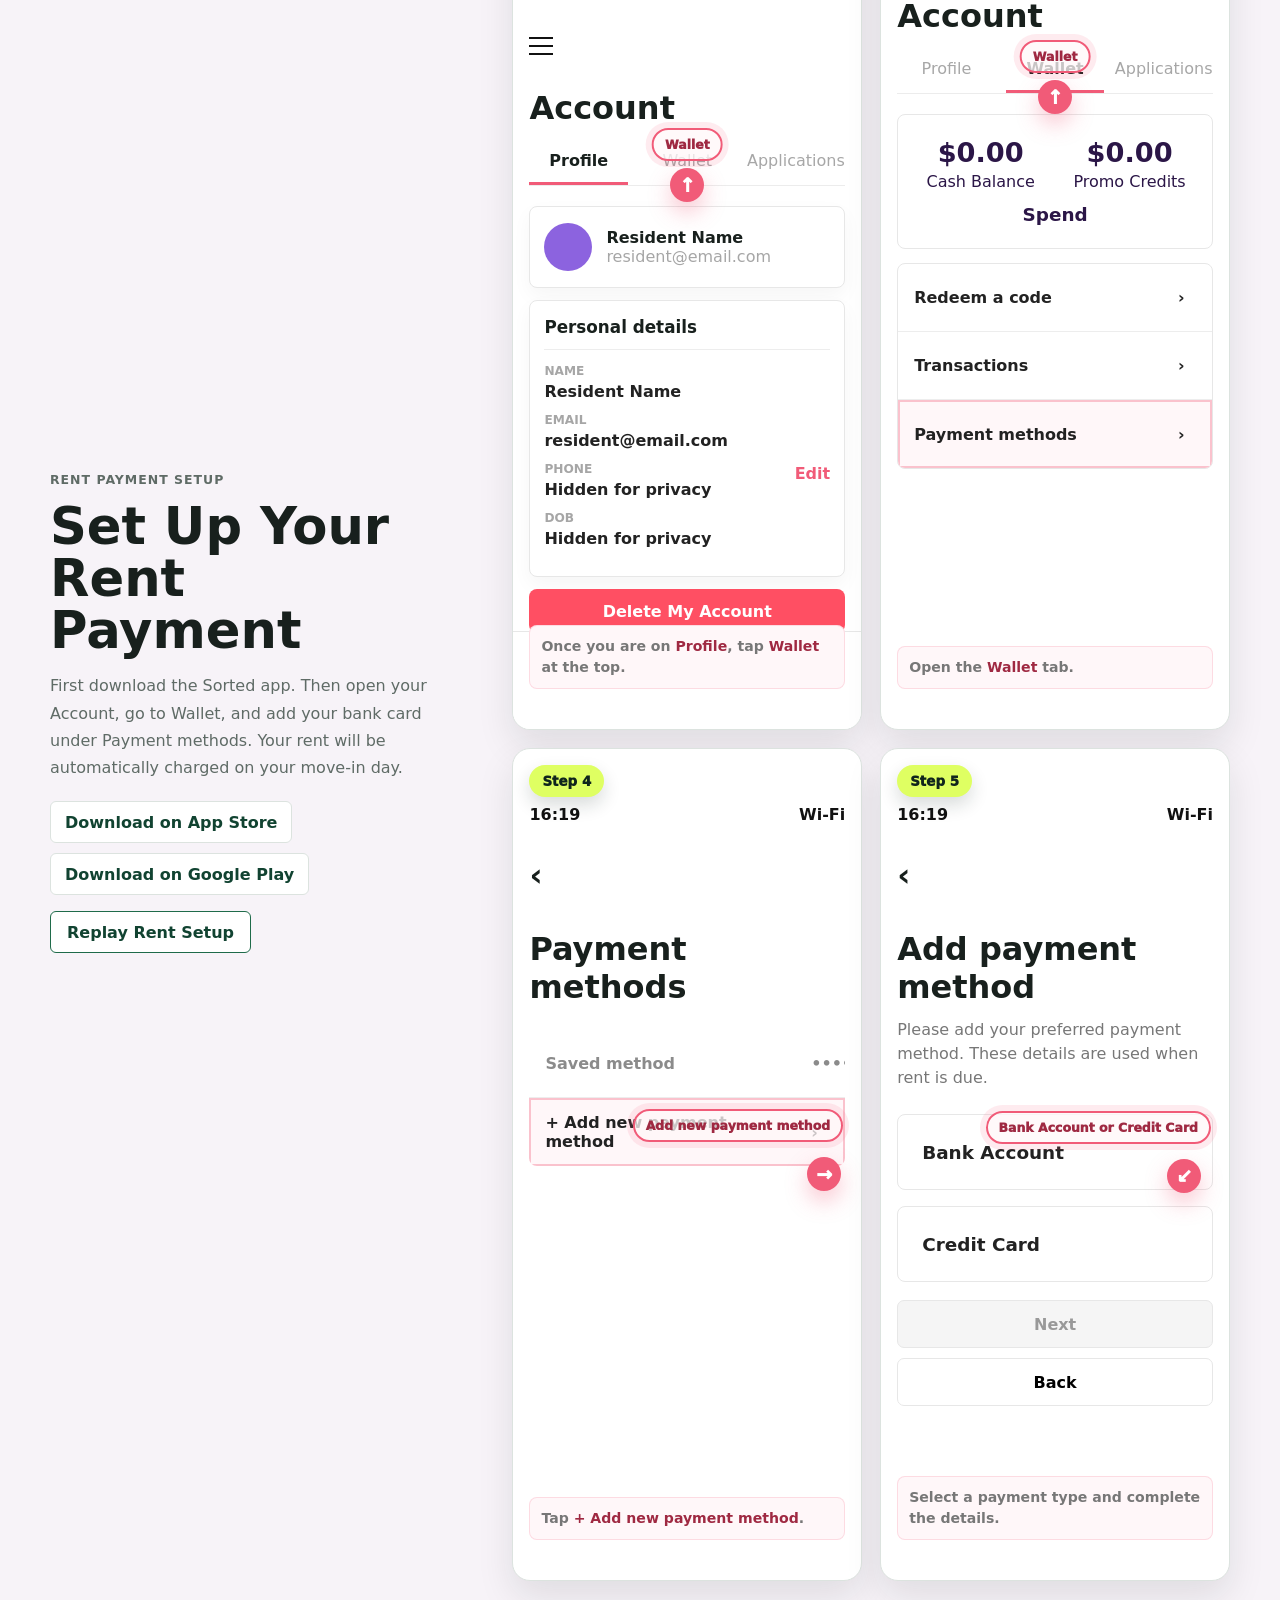
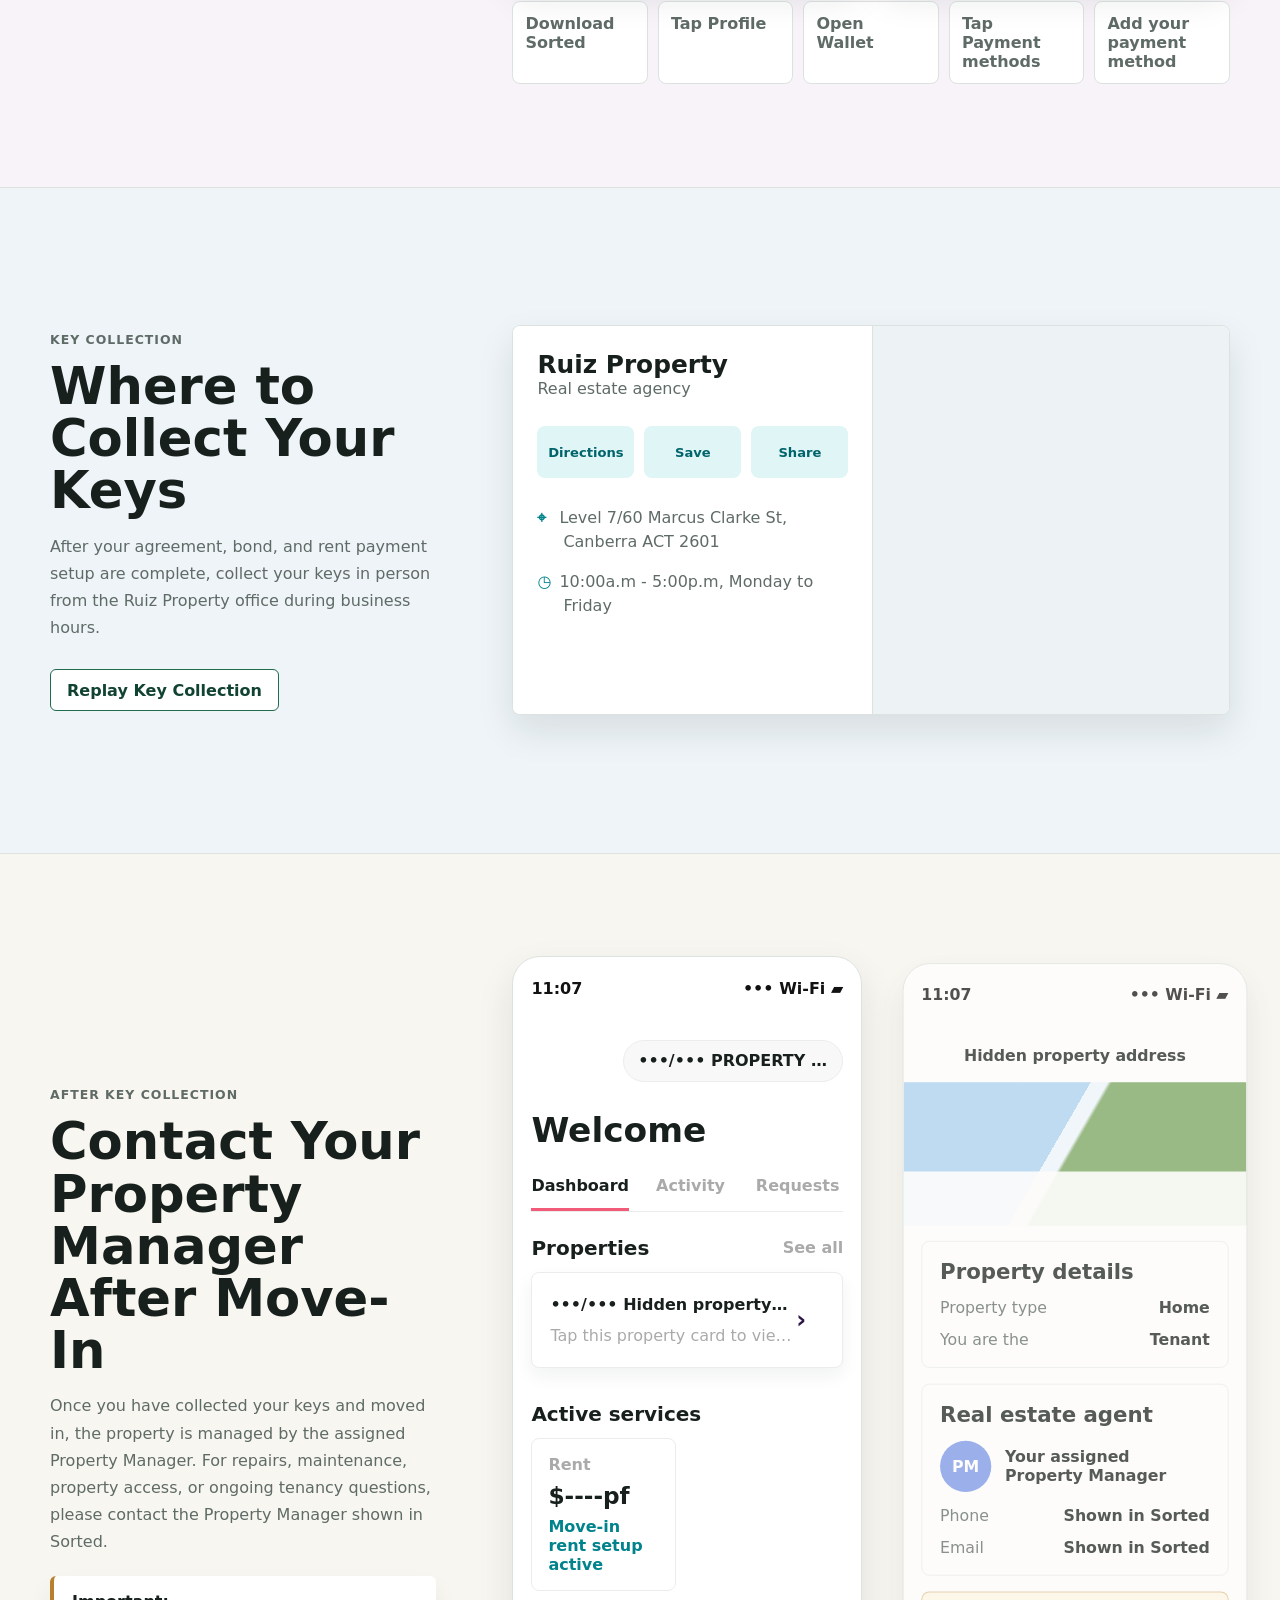
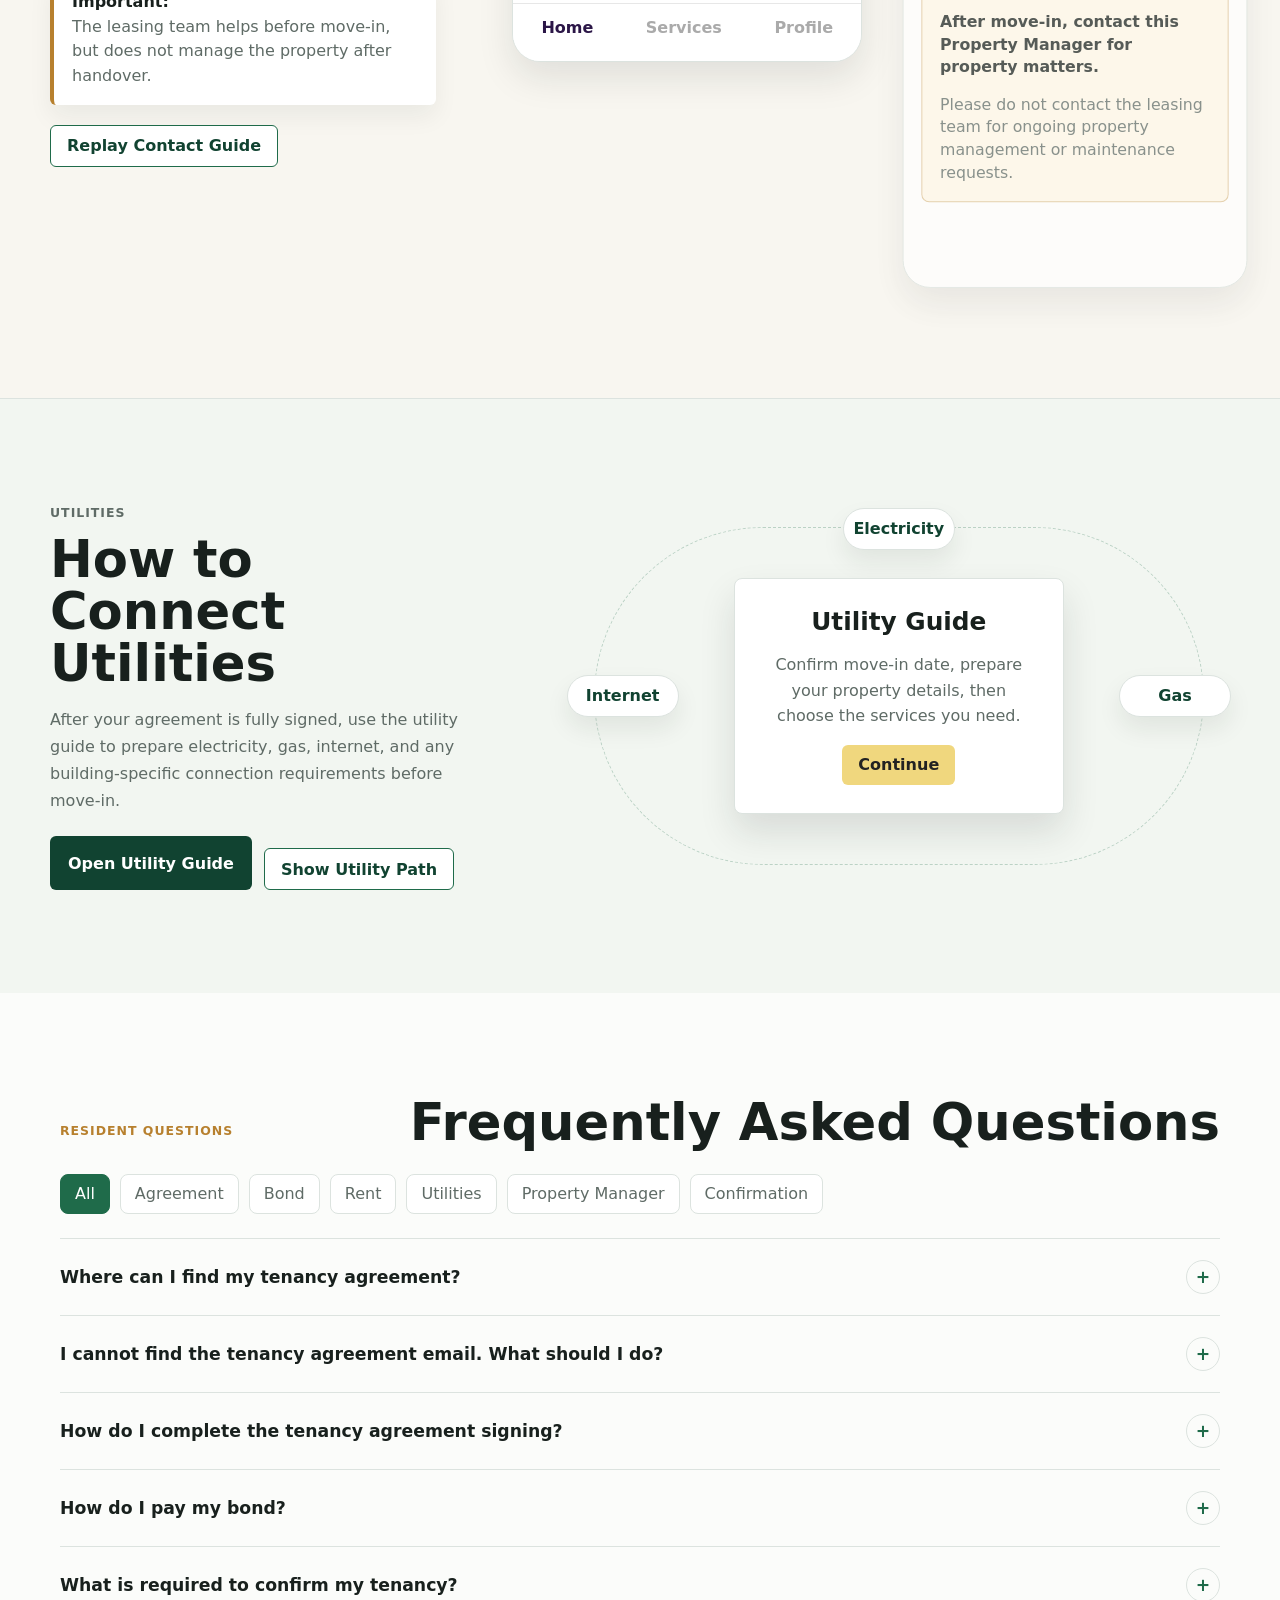
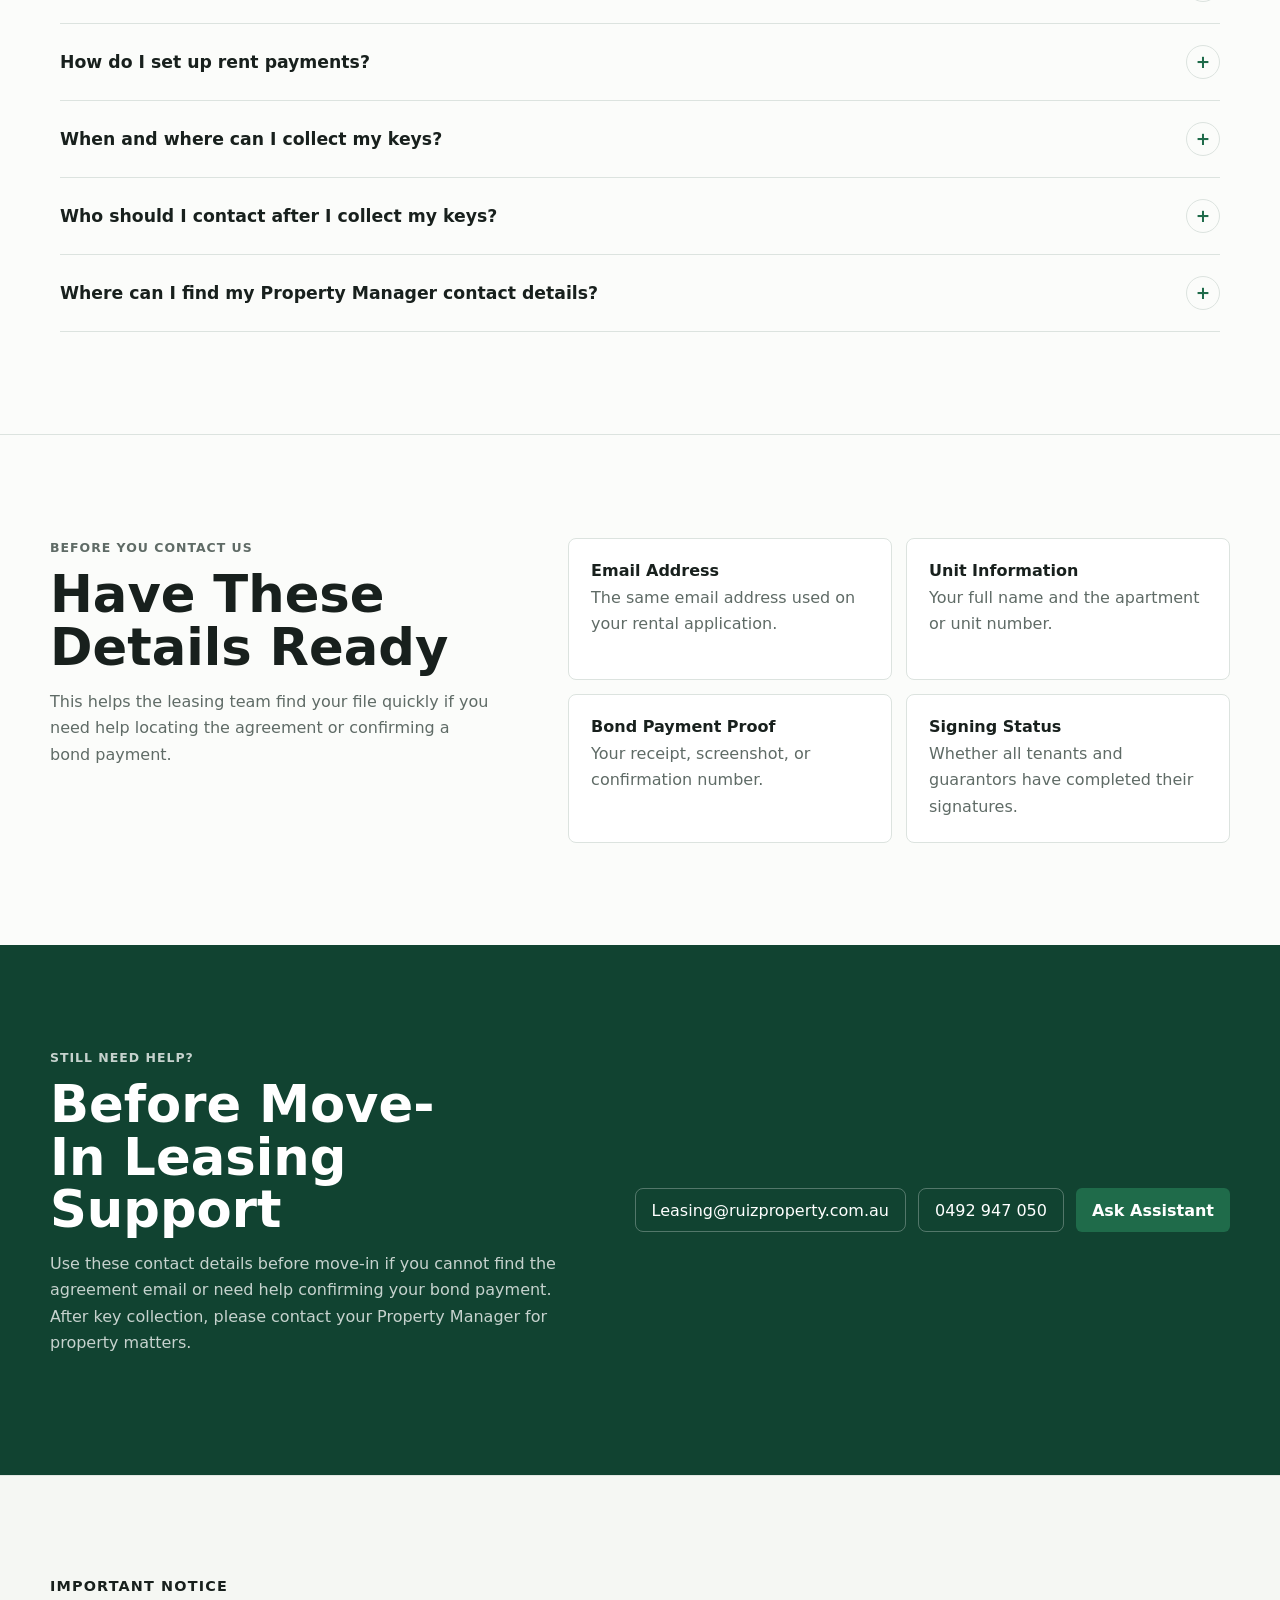
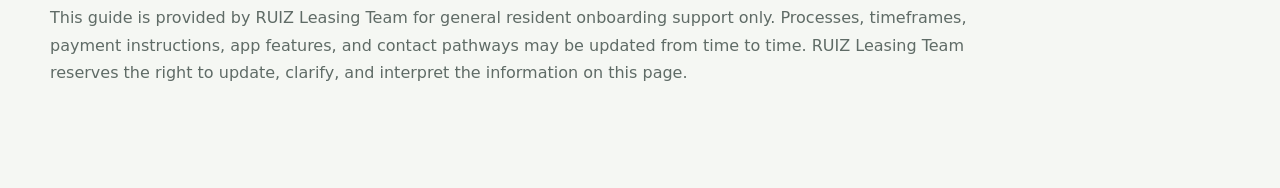
==== commit 5280fd7a: "Update resident guide layout" ====
--- a/index.html
+++ b/index.html
@@ -5,7 +5,7 @@
     <meta name="viewport" content="width=device-width, initial-scale=1" />
     <title>Resident Tenancy Agreement & Bond Guide</title>
     <link rel="icon" href="data:image/svg+xml,%3Csvg xmlns='http://www.w3.org/2000/svg' viewBox='0 0 32 32'%3E%3Crect width='32' height='32' rx='6' fill='%231f6b4a'/%3E%3Ctext x='16' y='22' text-anchor='middle' font-family='Arial' font-size='18' font-weight='700' fill='white'%3EL%3C/text%3E%3C/svg%3E" />
-    <link rel="stylesheet" href="./styles.css?v=20260630-utility" />
+    <link rel="stylesheet" href="./styles.css?v=20260630-rentfix2" />
   </head>
   <body>
     <header class="site-header">
@@ -176,18 +176,21 @@
           <button class="replay-button" type="button" data-replay-rent>Replay Rent Setup</button>
         </div>
 
-        <div class="sorted-demo rent-orbit-demo" aria-label="Animated Sorted app rent payment setup guide">
+        <div class="sorted-demo rent-step-demo" aria-label="Step-by-step Sorted app rent payment setup guide">
           <div class="download-card sorted-stage stage-download">
+            <span class="step-badge">Step 1</span>
             <img class="sorted-app-icon" src="./assets/sorted-logo-publish.jpg" alt="Sorted app logo" />
             <div>
               <strong>Sorted</strong>
               <span>Download the app first</span>
             </div>
             <button type="button">Open</button>
+            <p class="action-callout">Install Sorted, then open the app.</p>
           </div>
 
           <div class="rent-screen-stack">
             <article class="rent-phone-card rent-card-profile sorted-stage stage-profile">
+              <span class="step-badge">Step 2</span>
               <div class="screen-status"><span>16:19</span><span>Wi-Fi</span></div>
               <div class="screen-menu"></div>
               <h3>Account</h3>
@@ -196,16 +199,29 @@
                 <span>Wallet</span>
                 <span>Applications</span>
               </div>
-              <div class="screen-list compact">
-                <div class="screen-row"><span>Profile details</span><b>›</b></div>
-                <div class="screen-row"><span>Documents</span><b>›</b></div>
-                <div class="screen-row"><span>Settings</span><b>›</b></div>
-              </div>
+              <div class="profile-summary-card">
+                <span class="profile-avatar" aria-hidden="true"></span>
+                <div>
+                  <strong>Resident Name</strong>
+                  <span>resident@email.com</span>
+                </div>
+              </div>
+              <div class="personal-details-card">
+                <h4>Personal details</h4>
+                <div><span>Name</span><strong>Resident Name</strong></div>
+                <div><span>Email</span><strong>resident@email.com</strong></div>
+                <div><span>Phone</span><strong>Hidden for privacy</strong><em>Edit</em></div>
+                <div><span>DOB</span><strong>Hidden for privacy</strong></div>
+              </div>
+              <button class="delete-account-demo" type="button">Delete My Account</button>
               <div class="screen-nav"><span>Home</span><span>Services</span><strong>Profile</strong></div>
-              <span class="tap-ring profile-ring">Tap Profile</span>
+              <span class="gesture-arrow profile-arrow">↑</span>
+              <span class="tap-target profile-target">Wallet</span>
+              <p class="action-callout">Once you are on <strong>Profile</strong>, tap <strong>Wallet</strong> at the top.</p>
             </article>
 
             <article class="rent-phone-card rent-card-wallet sorted-stage stage-wallet">
+              <span class="step-badge">Step 3</span>
               <div class="screen-status"><span>16:19</span><span>Wi-Fi</span></div>
               <h3>Account</h3>
               <div class="screen-tabs">
@@ -213,6 +229,8 @@
                 <strong>Wallet</strong>
                 <span>Applications</span>
               </div>
+              <span class="gesture-arrow wallet-arrow">↑</span>
+              <span class="tap-target wallet-target">Wallet</span>
               <div class="balance-card">
                 <div><strong>$0.00</strong><span>Cash Balance</span></div>
                 <div><strong>$0.00</strong><span>Promo Credits</span></div>
@@ -223,10 +241,11 @@
                 <div class="screen-row"><span>Transactions</span><b>›</b></div>
                 <div class="screen-row highlight payment-methods"><span>Payment methods</span><b>›</b></div>
               </div>
-              <span class="tap-ring wallet-ring">Tap Wallet</span>
+              <p class="action-callout">Open the <strong>Wallet</strong> tab.</p>
             </article>
 
             <article class="rent-phone-card rent-card-methods sorted-stage stage-methods">
+              <span class="step-badge">Step 4</span>
               <div class="screen-status"><span>16:19</span><span>Wi-Fi</span></div>
               <div class="screen-topline">‹</div>
               <h3>Payment methods</h3>
@@ -234,20 +253,26 @@
                 <div class="screen-row muted"><span>Saved method</span><b>••••</b></div>
                 <div class="screen-row highlight add-method"><span>+ Add new payment method</span><b>›</b></div>
               </div>
-              <span class="tap-ring methods-ring">Tap Payment methods</span>
+              <span class="gesture-arrow methods-arrow">→</span>
+              <span class="tap-target methods-target">Add new payment method</span>
+              <p class="action-callout">Tap <strong>+ Add new payment method</strong>.</p>
             </article>
 
             <article class="rent-phone-card rent-card-add sorted-stage stage-add">
+              <span class="step-badge">Step 5</span>
               <div class="screen-status"><span>16:19</span><span>Wi-Fi</span></div>
               <div class="screen-topline">‹</div>
               <h3>Add payment method</h3>
               <p>Please add your preferred payment method. These details are used when rent is due.</p>
               <div class="screen-choice">Bank Account</div>
               <div class="screen-choice">Credit Card</div>
+              <span class="gesture-arrow add-arrow">↙</span>
+              <span class="tap-target add-target">Bank Account or Credit Card</span>
               <div class="screen-actions">
                 <button type="button" disabled>Next</button>
                 <button type="button">Back</button>
               </div>
+              <p class="action-callout">Select a payment type and complete the details.</p>
             </article>
           </div>
 
@@ -556,6 +581,6 @@
     </aside>
     <div class="scrim" data-close-chat></div>
 
-    <script src="./script.js?v=20260630-utility"></script>
+    <script src="./script.js?v=20260630-rentfix2"></script>
   </body>
 </html>
--- a/styles.css
+++ b/styles.css
@@ -232,6 +232,7 @@
   display: grid;
   grid-template-columns: repeat(3, 1fr);
   gap: 1px;
+  margin-top: clamp(22px, 4vw, 52px);
   background: var(--line);
   border-bottom: 1px solid var(--line);
 }
@@ -904,6 +905,93 @@
   margin-top: 24px;
 }
 
+.profile-summary-card,
+.personal-details-card {
+  border: 1px solid #e7e7e7;
+  border-radius: 8px;
+  background: var(--white);
+  box-shadow: 0 8px 20px rgba(24, 32, 29, 0.04);
+}
+
+.profile-summary-card {
+  display: grid;
+  grid-template-columns: 48px 1fr;
+  gap: 14px;
+  align-items: center;
+  margin: 16px 0 12px;
+  padding: 16px 14px;
+}
+
+.profile-avatar {
+  display: grid;
+  width: 48px;
+  height: 48px;
+  place-items: center;
+  border-radius: 50%;
+  background: #8c63df;
+  color: var(--white);
+  font-weight: 900;
+}
+
+.profile-summary-card strong,
+.profile-summary-card span {
+  display: block;
+}
+
+.profile-summary-card span,
+.personal-details-card span {
+  color: #a6a6a6;
+}
+
+.personal-details-card {
+  padding: 16px 14px;
+}
+
+.personal-details-card h4 {
+  margin: 0 0 14px;
+  border-bottom: 1px solid #ededed;
+  padding-bottom: 12px;
+  font-size: 1.05rem;
+}
+
+.personal-details-card div {
+  position: relative;
+  display: grid;
+  gap: 4px;
+  margin-bottom: 12px;
+}
+
+.personal-details-card span {
+  font-size: 0.76rem;
+  font-weight: 850;
+  text-transform: uppercase;
+}
+
+.personal-details-card strong {
+  color: #222;
+  font-weight: 850;
+}
+
+.personal-details-card em {
+  position: absolute;
+  right: 0;
+  top: 2px;
+  color: #f15b78;
+  font-style: normal;
+  font-weight: 900;
+}
+
+.delete-account-demo {
+  width: 100%;
+  min-height: 44px;
+  margin-top: 12px;
+  border: 0;
+  border-radius: 8px;
+  background: #ff4f63;
+  color: var(--white);
+  font-weight: 900;
+}
+
 .screen-list.plain {
   border: 0;
 }
@@ -1190,6 +1278,248 @@
     border-color: #f15b78;
     color: var(--ink);
     transform: translateY(-2px);
+  }
+}
+
+.rent-step-demo {
+  grid-template-columns: 1fr;
+  align-items: stretch;
+}
+
+.rent-step-demo .download-card {
+  position: relative;
+  grid-template-columns: 64px minmax(0, 1fr) auto;
+  min-height: 118px;
+  align-items: center;
+  padding: 42px 24px 56px;
+}
+
+.rent-step-demo .download-card .sorted-app-icon {
+  width: 64px;
+  height: 64px;
+  border-radius: 16px;
+}
+
+.rent-step-demo .download-card button {
+  grid-column: auto;
+  justify-self: end;
+}
+
+.rent-step-demo .download-card .action-callout {
+  grid-column: 2 / -1;
+  inset: auto 40px 16px 102px;
+  margin: 0;
+}
+
+.rent-step-demo .rent-screen-stack {
+  display: grid;
+  grid-template-columns: repeat(auto-fit, minmax(240px, 1fr));
+  gap: 18px;
+  min-height: 0;
+  overflow: visible;
+  perspective: none;
+}
+
+.rent-step-demo .rent-phone-card {
+  position: relative;
+  inset: auto;
+  left: auto;
+  top: auto;
+  width: 100%;
+  min-height: 640px;
+  transform: none;
+  opacity: 1;
+  border-radius: 18px;
+  padding: 56px 16px 96px;
+}
+
+.step-badge {
+  position: absolute;
+  top: 16px;
+  left: 16px;
+  z-index: 8;
+  display: inline-grid;
+  min-width: 64px;
+  min-height: 32px;
+  place-items: center;
+  border-radius: 999px;
+  background: #dfff62;
+  color: #10251c;
+  padding: 0 13px;
+  font-size: 0.84rem;
+  font-weight: 950;
+  box-shadow: 0 8px 18px rgba(16, 37, 28, 0.16);
+}
+
+.rent-step-demo .download-card .step-badge {
+  top: 18px;
+  left: 18px;
+}
+
+.gesture-arrow {
+  position: absolute;
+  z-index: 7;
+  display: grid;
+  width: 34px;
+  height: 34px;
+  place-items: center;
+  border-radius: 50%;
+  background: #f15b78;
+  color: var(--white);
+  font-size: 1.2rem;
+  font-weight: 950;
+  box-shadow: 0 10px 22px rgba(241, 91, 120, 0.34);
+}
+
+.tap-target {
+  position: absolute;
+  z-index: 6;
+  border: 2px solid #f15b78;
+  border-radius: 999px;
+  background: rgba(255, 247, 249, 0.76);
+  color: #9f2942;
+  padding: 7px 11px;
+  font-size: 0.78rem;
+  font-weight: 950;
+  box-shadow: 0 0 0 6px rgba(241, 91, 120, 0.12);
+}
+
+.profile-arrow {
+  top: 246px;
+  left: 50%;
+  transform: translateX(-50%);
+}
+
+.profile-target {
+  top: 206px;
+  left: 50%;
+  transform: translateX(-50%);
+}
+
+.wallet-arrow {
+  top: 158px;
+  left: 50%;
+  transform: translateX(-50%);
+}
+
+.wallet-target {
+  top: 118px;
+  left: 50%;
+  transform: translateX(-50%);
+}
+
+.methods-arrow {
+  right: 20px;
+  top: 408px;
+}
+
+.methods-target {
+  right: 18px;
+  top: 360px;
+}
+
+.add-arrow {
+  right: 28px;
+  top: 410px;
+}
+
+.add-target {
+  right: 18px;
+  top: 362px;
+}
+
+.action-callout {
+  position: absolute;
+  inset: auto 16px 16px;
+  margin: 0;
+  border-radius: 8px;
+  background: #fff7f9;
+  color: #3d2b32;
+  padding: 11px 12px;
+  font-size: 0.88rem;
+  font-weight: 850;
+  line-height: 1.35;
+  box-shadow: inset 0 0 0 1px rgba(241, 91, 120, 0.18);
+}
+
+.action-callout strong {
+  color: #9f2942;
+}
+
+.rent-step-demo .screen-nav {
+  padding-bottom: 64px;
+}
+
+.rent-step-demo .screen-actions {
+  position: static;
+  margin-top: 18px;
+}
+
+.rent-step-demo .rent-card-add .screen-actions {
+  margin-bottom: 74px;
+}
+
+.rent-step-demo .rent-card-add {
+  padding-bottom: 100px;
+}
+
+.rent-step-demo .rent-card-profile,
+.rent-step-demo .rent-card-wallet,
+.rent-step-demo .rent-card-methods,
+.rent-step-demo .rent-card-add {
+  transform: none;
+}
+
+.rent-guide-section.animate-rent .rent-step-demo .stage-profile,
+.rent-guide-section.animate-rent .rent-step-demo .stage-wallet,
+.rent-guide-section.animate-rent .rent-step-demo .stage-methods,
+.rent-guide-section.animate-rent .rent-step-demo .stage-add {
+  animation: guideCardIn 560ms ease both;
+}
+
+.rent-guide-section.animate-rent .rent-step-demo .stage-wallet {
+  animation-delay: 180ms;
+}
+
+.rent-guide-section.animate-rent .rent-step-demo .stage-methods {
+  animation-delay: 360ms;
+}
+
+.rent-guide-section.animate-rent .rent-step-demo .stage-add {
+  animation-delay: 540ms;
+}
+
+.rent-guide-section.animate-rent .gesture-arrow,
+.rent-guide-section.animate-rent .tap-target {
+  animation: guidePulse 900ms ease both;
+}
+
+@keyframes guideCardIn {
+  from {
+    opacity: 0;
+    transform: translateY(18px);
+  }
+
+  to {
+    opacity: 1;
+    transform: translateY(0);
+  }
+}
+
+@keyframes guidePulse {
+  0% {
+    opacity: 0;
+    box-shadow: 0 0 0 0 rgba(241, 91, 120, 0);
+  }
+
+  55% {
+    opacity: 1;
+    box-shadow: 0 0 0 8px rgba(241, 91, 120, 0.16);
+  }
+
+  100% {
+    opacity: 1;
+    box-shadow: 0 0 0 6px rgba(241, 91, 120, 0.12);
   }
 }
 
@@ -1893,6 +2223,13 @@
   background: #f7f8f5;
 }
 
+.utility-page .site-header .header-action {
+  display: inline-grid;
+  min-width: 140px;
+  place-items: center;
+  text-align: center;
+}
+
 .utility-hero {
   min-height: 560px;
   display: grid;
@@ -1919,6 +2256,24 @@
   max-width: 720px;
 }
 
+.utility-hero-actions {
+  display: flex;
+  flex-wrap: wrap;
+  gap: 12px;
+  margin-top: 24px;
+}
+
+.utility-secondary-link {
+  display: inline-grid;
+  min-height: 44px;
+  place-items: center;
+  border: 1px solid rgba(255, 255, 255, 0.34);
+  border-radius: 6px;
+  color: var(--white);
+  padding: 0 18px;
+  font-weight: 900;
+}
+
 .utility-page-section,
 .utility-service-band {
   width: min(1120px, calc(100% - 48px));
@@ -1926,15 +2281,31 @@
   padding: clamp(56px, 8vw, 96px) 0;
 }
 
-.utility-check-grid,
-.utility-service-grid {
-  display: grid;
+.utility-flowchart,
+.connect-flow,
+.provider-grid {
+  display: grid;
+  gap: 14px;
+}
+
+.utility-flowchart {
+  position: relative;
   grid-template-columns: repeat(4, 1fr);
-  gap: 14px;
-}
-
-.utility-check-grid article,
-.utility-service-grid article {
+  gap: 0;
+  border: 1px solid var(--line);
+  border-radius: 8px;
+  background: var(--white);
+  box-shadow: 0 12px 28px rgba(24, 32, 29, 0.06);
+}
+
+.connect-flow {
+  grid-template-columns: repeat(3, 1fr);
+  align-items: stretch;
+}
+
+.utility-flowchart article,
+.connect-flow article,
+.provider-card {
   min-height: 220px;
   border: 1px solid var(--line);
   border-radius: 8px;
@@ -1943,7 +2314,45 @@
   box-shadow: 0 12px 28px rgba(24, 32, 29, 0.06);
 }
 
-.utility-check-grid span {
+.utility-flowchart article {
+  position: relative;
+  overflow: hidden;
+  border: 0;
+  border-right: 1px solid var(--line);
+  border-radius: 0;
+  box-shadow: none;
+}
+
+.utility-flowchart article:last-child {
+  border-right: 0;
+}
+
+.utility-flowchart article:not(:last-child)::before {
+  content: "";
+  position: absolute;
+  top: 50%;
+  right: -10px;
+  z-index: 2;
+  width: 20px;
+  height: 20px;
+  border-top: 1px solid var(--line);
+  border-right: 1px solid var(--line);
+  background: var(--white);
+  transform: translateY(-50%) rotate(45deg);
+}
+
+.utility-flowchart article::after {
+  content: "";
+  position: absolute;
+  inset: auto -30px -48px auto;
+  width: 120px;
+  height: 120px;
+  border-radius: 50%;
+  background: rgba(31, 107, 74, 0.08);
+}
+
+.utility-flowchart span,
+.flow-number {
   display: inline-grid;
   width: 42px;
   height: 42px;
@@ -1954,23 +2363,563 @@
   font-weight: 900;
 }
 
-.utility-check-grid strong,
-.utility-service-grid strong {
+.utility-flowchart strong,
+.connect-flow strong,
+.provider-card strong {
   display: block;
   margin: 18px 0 8px;
   font-size: 1.08rem;
 }
 
-.utility-check-grid p,
-.utility-service-grid span {
+.utility-flowchart p,
+.connect-flow p,
+.provider-card span,
+.provider-note {
   color: var(--muted);
   line-height: 1.6;
 }
 
-.utility-service-band {
-  display: grid;
-  grid-template-columns: minmax(240px, 0.6fr) minmax(340px, 1.4fr);
-  gap: clamp(24px, 5vw, 60px);
+.scope-note {
+  display: grid;
+  grid-template-columns: auto 1fr;
+  gap: 10px;
+  align-items: start;
+  margin-top: 18px;
+  border: 1px solid rgba(183, 128, 46, 0.32);
+  border-radius: 8px;
+  background: #fff8e5;
+  padding: 16px 18px;
+}
+
+.scope-note strong {
+  color: #8a5a16;
+}
+
+.scope-note span {
+  color: #5d4b2d;
+  line-height: 1.6;
+}
+
+.connect-options {
+  width: 100%;
+  border-top: 1px solid var(--line);
+  border-bottom: 1px solid var(--line);
+  background: #eef4f1;
+  padding-left: var(--page-gutter);
+  padding-right: var(--page-gutter);
+}
+
+.connect-options > div {
+  width: min(1120px, 100%);
+  margin: 0 auto 24px;
+}
+
+.connect-flow {
+  width: min(1120px, 100%);
+  margin: 0 auto;
+}
+
+.connect-flow article {
+  position: relative;
+}
+
+.connect-path {
+  display: flex;
+  flex-direction: column;
+}
+
+.connect-path::after {
+  content: "";
+  position: absolute;
+  top: 20px;
+  right: 20px;
+  width: 68px;
+  height: 68px;
+  border-radius: 50%;
+  background: rgba(31, 107, 74, 0.07);
+}
+
+.direct-path {
+  border-top: 5px solid #285b86;
+}
+
+.building-path {
+  border-top: 5px solid #b7802e;
+}
+
+.path-label {
+  width: max-content;
+  margin: 14px 0 0;
+  border-radius: 999px;
+  background: #eef4f7;
+  color: var(--blue);
+  padding: 6px 10px;
+  font-size: 0.78rem;
+  font-weight: 950;
+}
+
+.myconnect-card .path-label {
+  background: rgba(223, 255, 98, 0.16);
+  color: #dfff62;
+}
+
+.building-path .path-label {
+  background: #fff8e5;
+  color: #8a5a16;
+}
+
+.mini-checks {
+  display: flex;
+  flex-wrap: wrap;
+  gap: 8px;
+  margin-top: 18px;
+}
+
+.mini-checks span {
+  border-radius: 999px;
+  background: #eef4f1;
+  color: var(--green-dark);
+  padding: 7px 10px;
+  font-size: 0.82rem;
+  font-weight: 900;
+}
+
+.connect-flow .myconnect-card {
+  overflow: hidden;
+  background:
+    radial-gradient(circle at 82% 42%, rgba(223, 255, 98, 0.12) 0 26%, transparent 27%),
+    linear-gradient(145deg, #114832 0%, #0f3f2d 100%);
+  color: var(--white);
+}
+
+.connect-flow .myconnect-card::after {
+  background: rgba(223, 255, 98, 0.09);
+}
+
+.connect-flow .myconnect-card > strong,
+.connect-flow .myconnect-card p {
+  color: var(--white);
+}
+
+.connect-flow .myconnect-card p {
+  color: rgba(255, 255, 255, 0.78);
+}
+
+.connect-flow .myconnect-card .flow-number {
+  background: #dfff62;
+  color: #10251c;
+}
+
+.myconnect-brand-row {
+  display: flex;
+  align-items: center;
+  justify-content: center;
+  gap: 10px;
+  margin: 18px 0 8px;
+}
+
+.myconnect-house {
+  position: relative;
+  width: 38px;
+  height: 34px;
+  border-radius: 7px 7px 9px 9px;
+  background: #c38df0;
+  transform: rotate(-1deg);
+}
+
+.myconnect-house::before {
+  content: "";
+  position: absolute;
+  left: 5px;
+  top: -12px;
+  width: 26px;
+  height: 26px;
+  border-radius: 4px;
+  background: #c38df0;
+  transform: rotate(45deg);
+}
+
+.myconnect-house::after {
+  content: "";
+  position: absolute;
+  right: -5px;
+  top: 2px;
+  width: 8px;
+  height: 16px;
+  border-radius: 3px;
+  background: #dfff62;
+}
+
+.myconnect-house span,
+.myconnect-house span::after {
+  position: absolute;
+  z-index: 2;
+  top: 13px;
+  width: 11px;
+  height: 11px;
+  border-radius: 50%;
+  background: var(--white);
+  box-shadow: inset 3px -2px 0 #111;
+}
+
+.myconnect-house span {
+  left: 8px;
+}
+
+.myconnect-house span::after {
+  content: "";
+  left: 12px;
+  top: 0;
+}
+
+.myconnect-preview {
+  display: grid;
+  grid-template-columns: 0.9fr 1.1fr;
+  gap: 14px;
+  align-items: center;
+  margin: 18px 0;
+  border: 1px solid rgba(255, 255, 255, 0.16);
+  border-radius: 8px;
+  background: rgba(0, 0, 0, 0.18);
+  padding: 14px;
+}
+
+.myconnect-logo {
+  color: #fff8ee;
+  font-size: clamp(1.5rem, 3vw, 2.1rem);
+  font-weight: 1000;
+  letter-spacing: -0.02em;
+}
+
+.myconnect-rating {
+  display: flex;
+  flex-wrap: wrap;
+  align-items: center;
+  justify-content: center;
+  gap: 8px;
+  width: max-content;
+  max-width: 100%;
+  margin: 14px auto 18px;
+  border: 1px solid rgba(255, 255, 255, 0.22);
+  border-radius: 999px;
+  padding: 8px 12px;
+}
+
+.myconnect-rating span {
+  display: grid;
+  width: 24px;
+  height: 24px;
+  place-items: center;
+  border-radius: 50%;
+  background: #fff;
+  color: #4285f4;
+  font-weight: 950;
+}
+
+.myconnect-rating strong {
+  color: #dfff62;
+}
+
+.myconnect-rating strong::before {
+  content: "★★★★★ ";
+  color: #ffd029;
+}
+
+.myconnect-rating em {
+  color: rgba(255, 255, 255, 0.74);
+  font-style: normal;
+}
+
+.myconnect-mini-illustration {
+  position: relative;
+  min-height: 130px;
+}
+
+.box-one,
+.box-two,
+.house-face {
+  position: absolute;
+  display: grid;
+  place-items: center;
+  color: #16231d;
+  font-weight: 950;
+  box-shadow: 0 12px 22px rgba(0, 0, 0, 0.18);
+}
+
+.box-one {
+  left: 8px;
+  bottom: 8px;
+  width: 82px;
+  height: 64px;
+  border-radius: 8px;
+  background: #a8daf3;
+  transform: rotate(5deg);
+  text-transform: uppercase;
+}
+
+.box-two {
+  left: 38px;
+  top: 5px;
+  width: 58px;
+  height: 52px;
+  border-radius: 7px;
+  background: #dfff62;
+  transform: rotate(7deg);
+}
+
+.house-face {
+  right: 4px;
+  bottom: 6px;
+  width: 78px;
+  height: 74px;
+  border-radius: 16px 16px 10px 10px;
+  background: #c38df0;
+  color: #111;
+}
+
+.house-face::before {
+  content: "";
+  position: absolute;
+  top: 32px;
+  width: 66px;
+  height: 22px;
+  border-radius: 999px;
+  background: #ead8ff;
+  box-shadow: inset 20px 0 0 rgba(255, 255, 255, 0.5);
+}
+
+.house-face::after {
+  content: "";
+  position: absolute;
+  top: 40px;
+  left: 32px;
+  width: 8px;
+  height: 8px;
+  border-radius: 50%;
+  background: #111;
+  box-shadow: 24px 0 0 #111;
+}
+
+.myconnect-preview strong,
+.myconnect-preview span {
+  display: block;
+}
+
+.myconnect-preview span {
+  color: rgba(255, 255, 255, 0.76);
+  margin-top: 3px;
+}
+
+.myconnect-preview b {
+  color: #dfff62;
+}
+
+.myconnect-card .utility-page-link {
+  width: max-content;
+  max-width: 100%;
+  background: #dfff62;
+  color: #10251c;
+}
+
+.myconnect-preview-centered {
+  text-align: center;
+}
+
+.connect-flow .myconnect-card {
+  text-align: center;
+}
+
+.myconnect-button-center {
+  align-self: center;
+  justify-self: center;
+}
+
+.attachment-sample {
+  margin: 18px 0;
+}
+
+.sample-email-copy {
+  position: relative;
+  overflow: hidden;
+  border: 1px solid #dfe6e2;
+  border-radius: 8px;
+  background: #f7f8f7;
+  padding: 18px;
+  box-shadow: inset 0 0 0 1px rgba(255, 255, 255, 0.72);
+}
+
+.sample-email-copy strong {
+  display: block;
+  margin-bottom: 8px;
+}
+
+.sample-email-copy p {
+  margin: 0 0 12px;
+  color: #555;
+}
+
+.sample-email-copy ul {
+  position: relative;
+  z-index: 2;
+  display: grid;
+  gap: 7px;
+  margin: 0;
+  padding-left: 18px;
+}
+
+.sample-email-copy li {
+  color: var(--blue);
+  font-weight: 850;
+  text-decoration: underline;
+}
+
+.sample-circle {
+  position: absolute;
+  right: 8px;
+  bottom: -20px;
+  z-index: 1;
+  width: 86%;
+  height: 108px;
+  border: 6px solid rgba(241, 91, 91, 0.86);
+  border-radius: 50%;
+  transform: rotate(-8deg);
+  pointer-events: none;
+}
+
+.provider-section {
+  padding-top: clamp(56px, 8vw, 96px);
+}
+
+.provider-note {
+  width: min(920px, 100%);
+  margin: -10px auto 28px;
+}
+
+.provider-category-grid {
+  display: grid;
+  gap: 18px;
+}
+
+.provider-category {
+  border: 1px solid var(--line);
+  border-radius: 8px;
+  background: #fbfcfa;
+  padding: 18px;
+  box-shadow: 0 12px 28px rgba(24, 32, 29, 0.05);
+}
+
+.provider-category-heading {
+  display: flex;
+  align-items: center;
+  gap: 12px;
+  margin-bottom: 14px;
+}
+
+.provider-category-heading span {
+  display: inline-grid;
+  width: 34px;
+  height: 34px;
+  place-items: center;
+  border-radius: 50%;
+  background: var(--green-dark);
+  color: var(--white);
+  font-size: 0.82rem;
+  font-weight: 950;
+}
+
+.provider-category-heading strong {
+  font-size: 1.08rem;
+}
+
+.provider-grid {
+  display: grid;
+  grid-template-columns: repeat(auto-fit, minmax(190px, 1fr));
+  gap: 12px;
+}
+
+.provider-card {
+  display: grid;
+  align-content: space-between;
+  justify-items: center;
+  min-height: 150px;
+  color: var(--ink);
+  text-align: center;
+  transition: transform 160ms ease, box-shadow 160ms ease, border-color 160ms ease;
+}
+
+.provider-card:hover,
+.provider-card:focus-visible {
+  transform: translateY(-3px);
+  border-color: rgba(31, 107, 74, 0.38);
+  box-shadow: 0 18px 36px rgba(24, 32, 29, 0.1);
+}
+
+.provider-card strong {
+  margin: 0;
+  font-size: clamp(1.15rem, 2vw, 1.55rem);
+}
+
+.provider-card span {
+  display: block;
+  margin-top: 24px;
+}
+
+.provider-card.agl strong {
+  color: #e94b2e;
+}
+
+.provider-card.origin strong {
+  color: #f26a21;
+}
+
+.provider-card.energy-australia strong {
+  color: #0a6dbb;
+}
+
+.provider-card.actew strong {
+  color: #006c67;
+}
+
+.provider-card.telstra strong {
+  color: #0064d2;
+}
+
+.provider-card.optus strong {
+  color: #222;
+  background: #ffd400;
+  padding: 2px 8px;
+}
+
+.provider-card.aussie strong {
+  color: #174a8b;
+}
+
+.provider-card.superloop strong {
+  color: #6f2cff;
+}
+
+.provider-card.iinet strong {
+  color: #ed1c24;
+}
+
+.provider-card.occom strong {
+  color: #009fda;
+}
+
+.provider-card.lyneham strong {
+  color: #0c6750;
+}
+
+.provider-card.energy-locals strong {
+  color: #36a853;
+}
+
+.provider-card.supa strong {
+  color: #0a7c8a;
+}
+
+.manager-jump-band {
+  background: var(--green-dark);
 }
 
 .topic-grid {
@@ -2266,13 +3215,52 @@
   .sorted-demo,
   .handoff-demo,
   .topic-grid,
-  .utility-check-grid,
-  .utility-service-grid {
+  .utility-flowchart,
+  .connect-flow,
+  .provider-category-grid,
+  .provider-grid {
+    grid-template-columns: 1fr;
+  }
+
+  .utility-flowchart {
+    gap: 0;
+  }
+
+  .utility-flowchart article {
+    border-right: 0;
+    border-bottom: 1px solid var(--line);
+  }
+
+  .utility-flowchart article:last-child {
+    border-bottom: 0;
+  }
+
+  .utility-flowchart article:not(:last-child)::before {
+    top: auto;
+    right: 50%;
+    bottom: -10px;
+    transform: translateX(50%) rotate(135deg);
+  }
+
+  .scope-note {
+    grid-template-columns: 1fr;
+  }
+
+  .myconnect-preview {
     grid-template-columns: 1fr;
   }
 
   .utility-hero h1 {
     max-width: none;
+  }
+
+  .utility-hero-actions,
+  .utility-hero-actions a {
+    width: 100%;
+  }
+
+  .utility-secondary-link {
+    min-height: 44px;
   }
 
   .utility-preview {
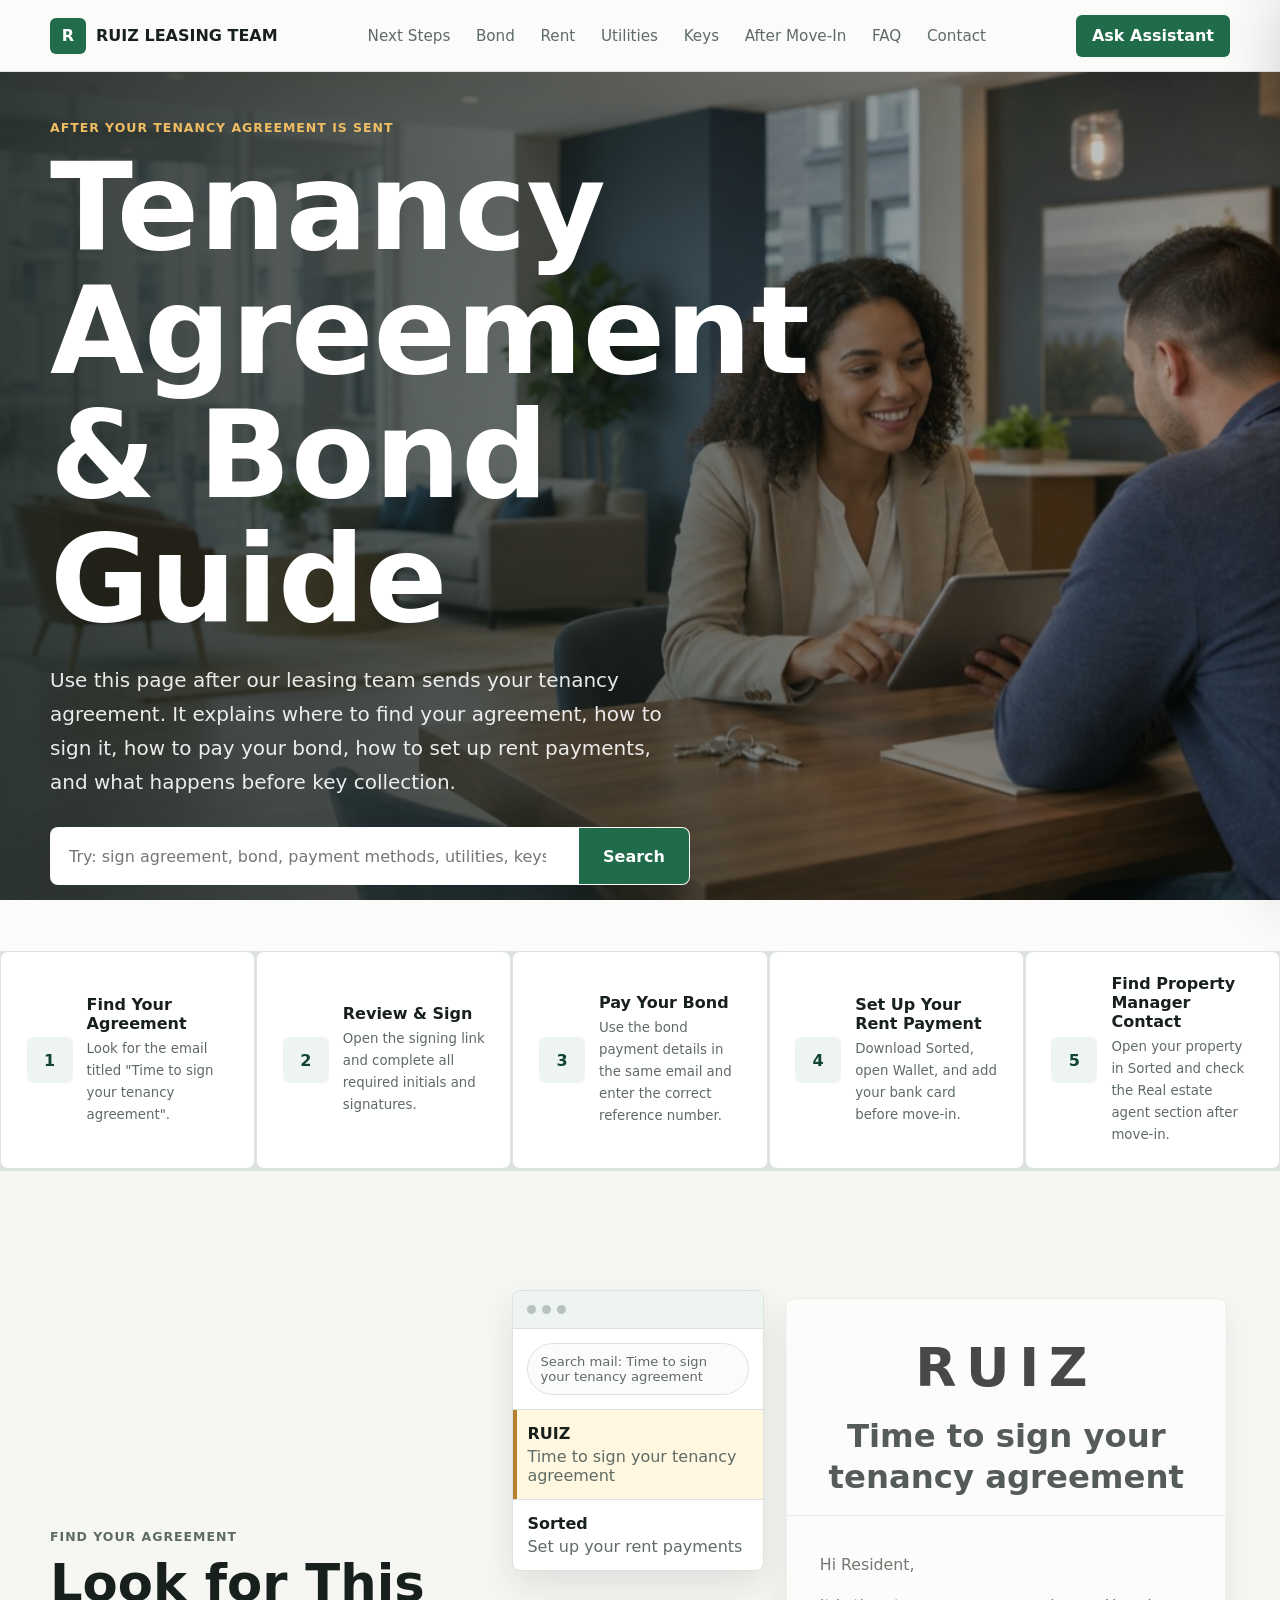
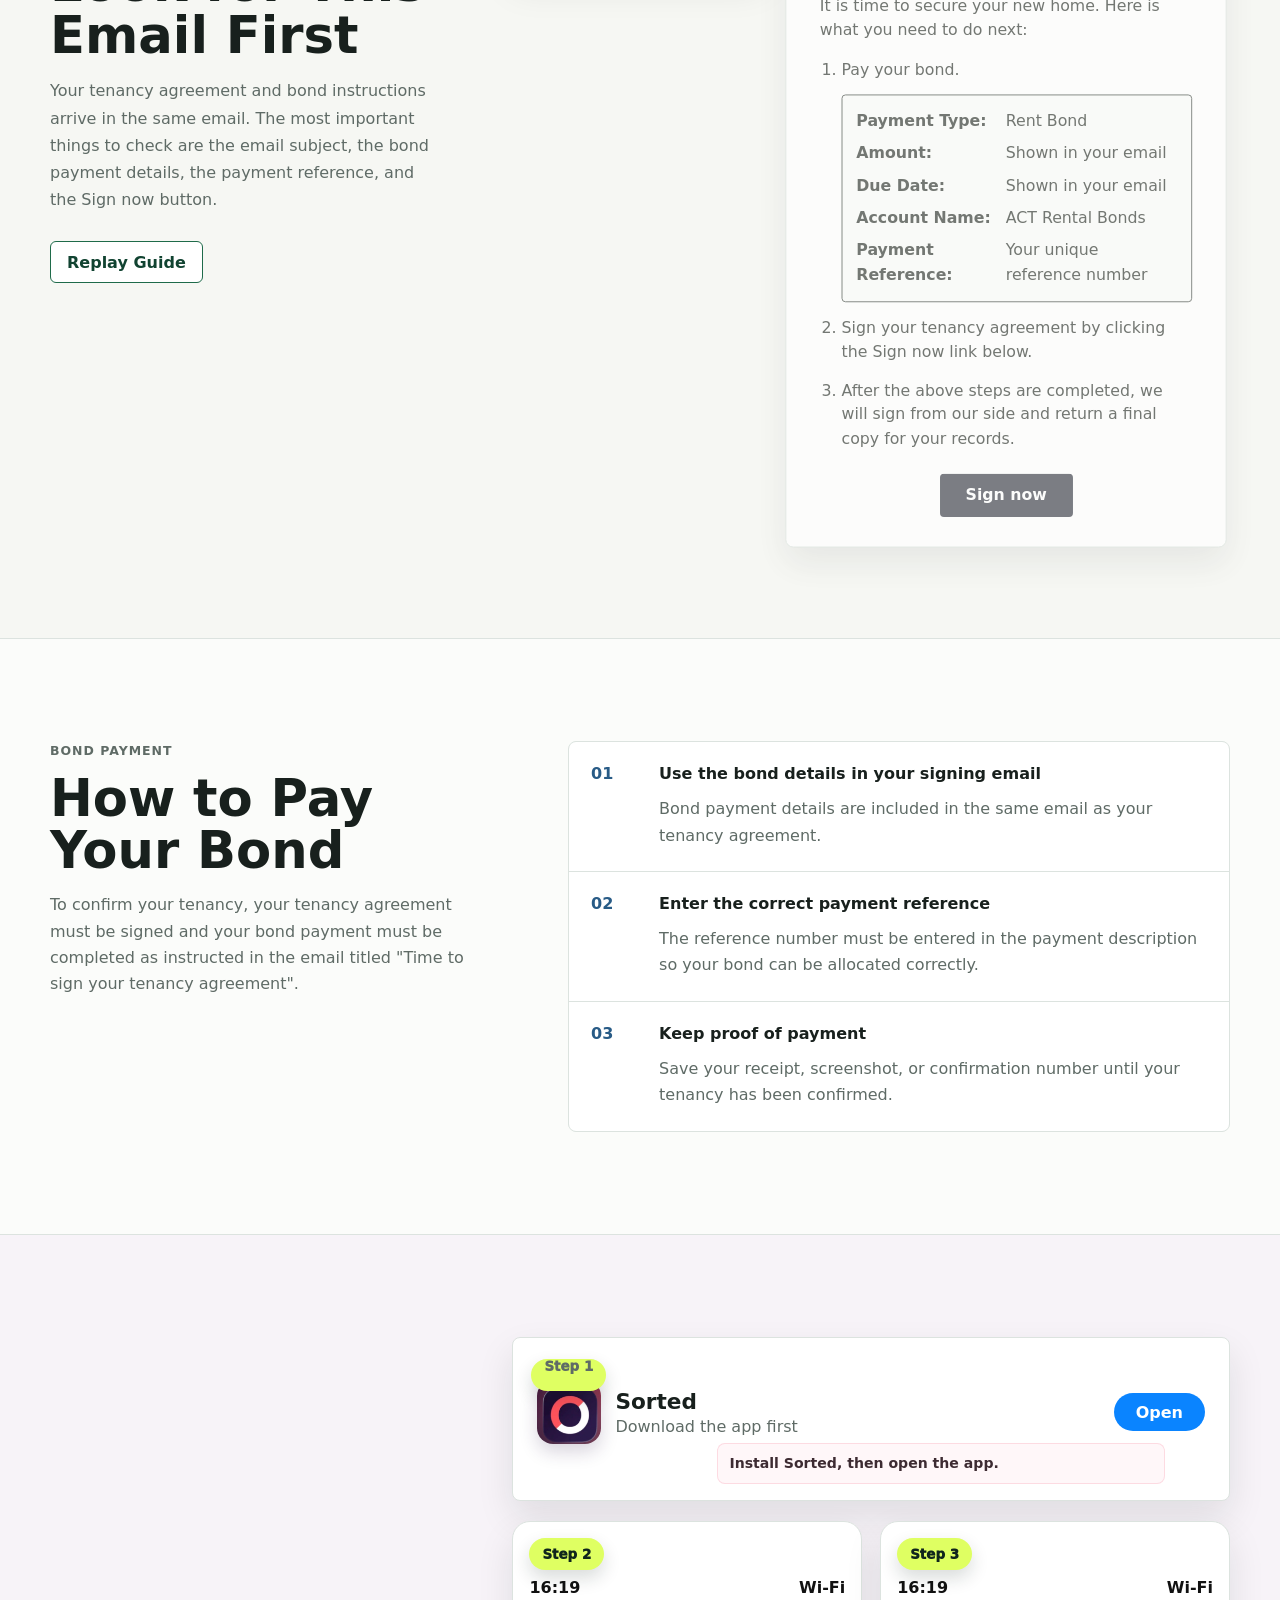
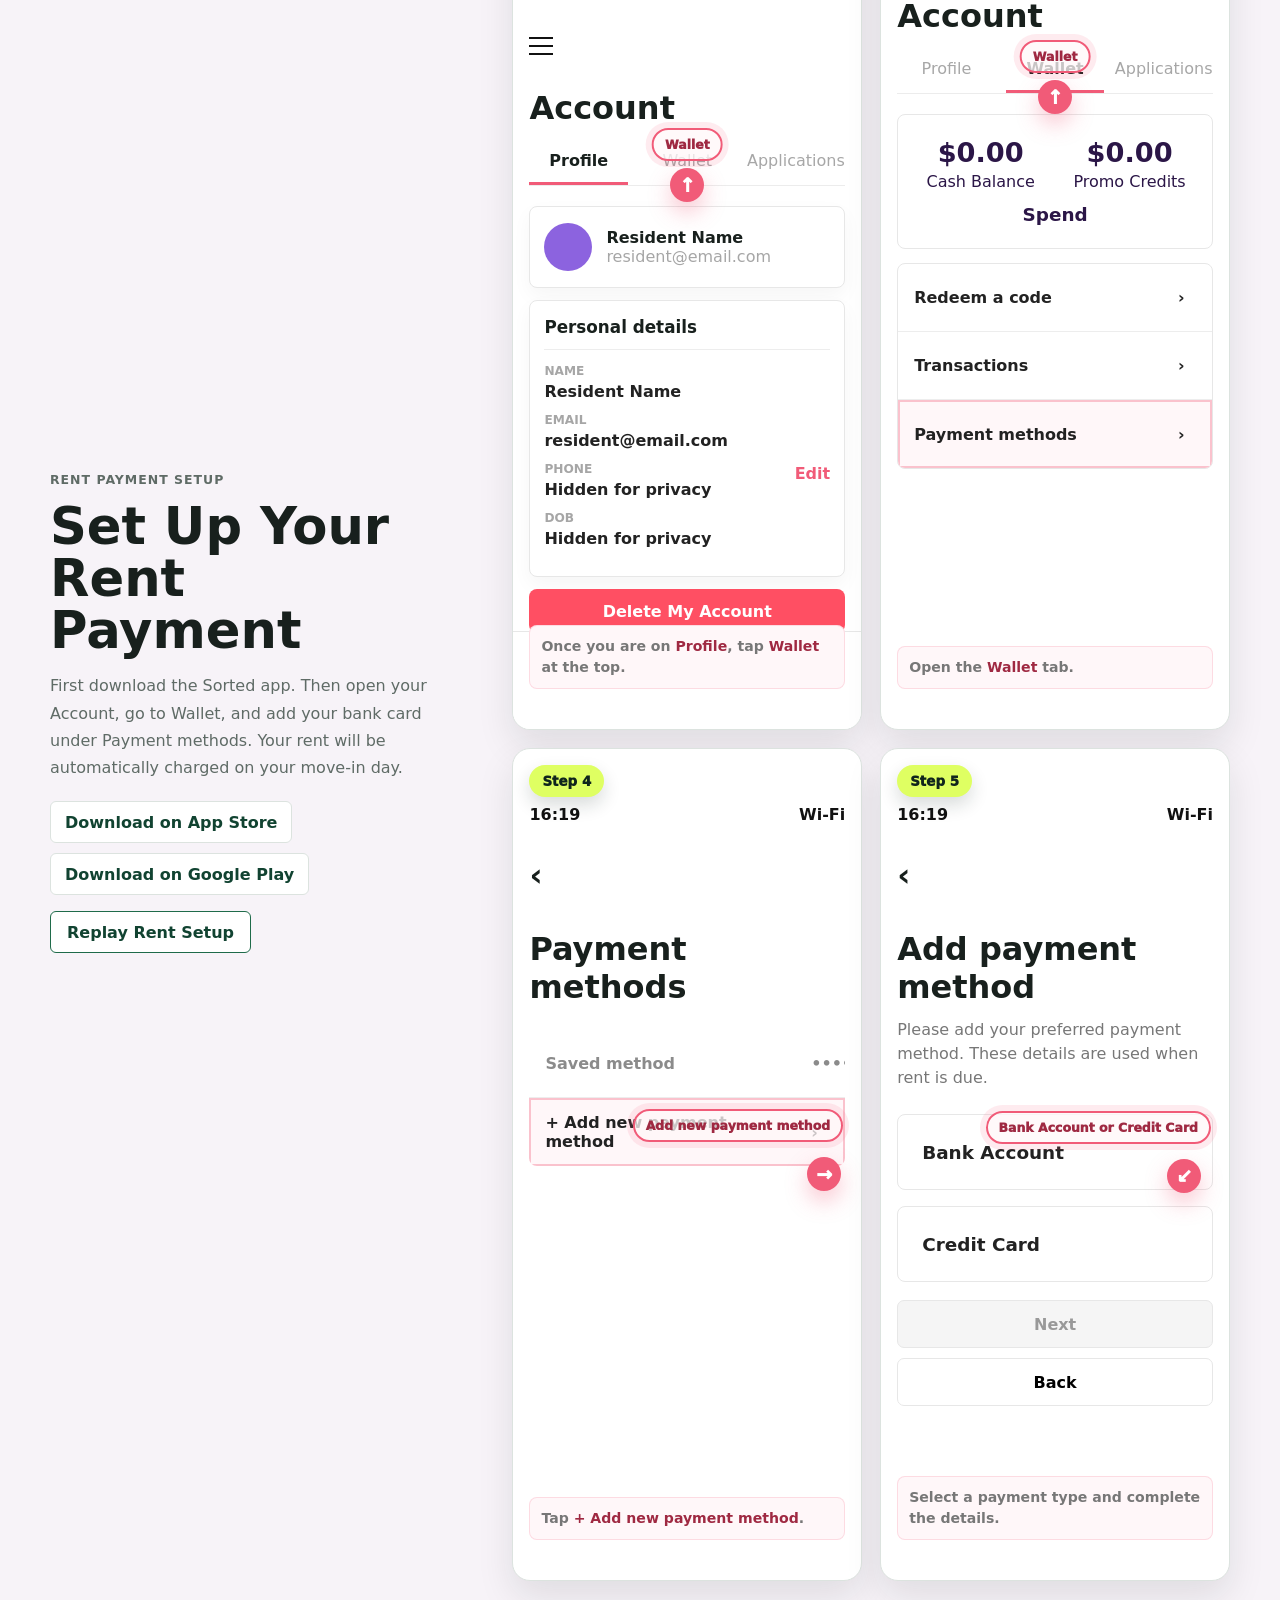
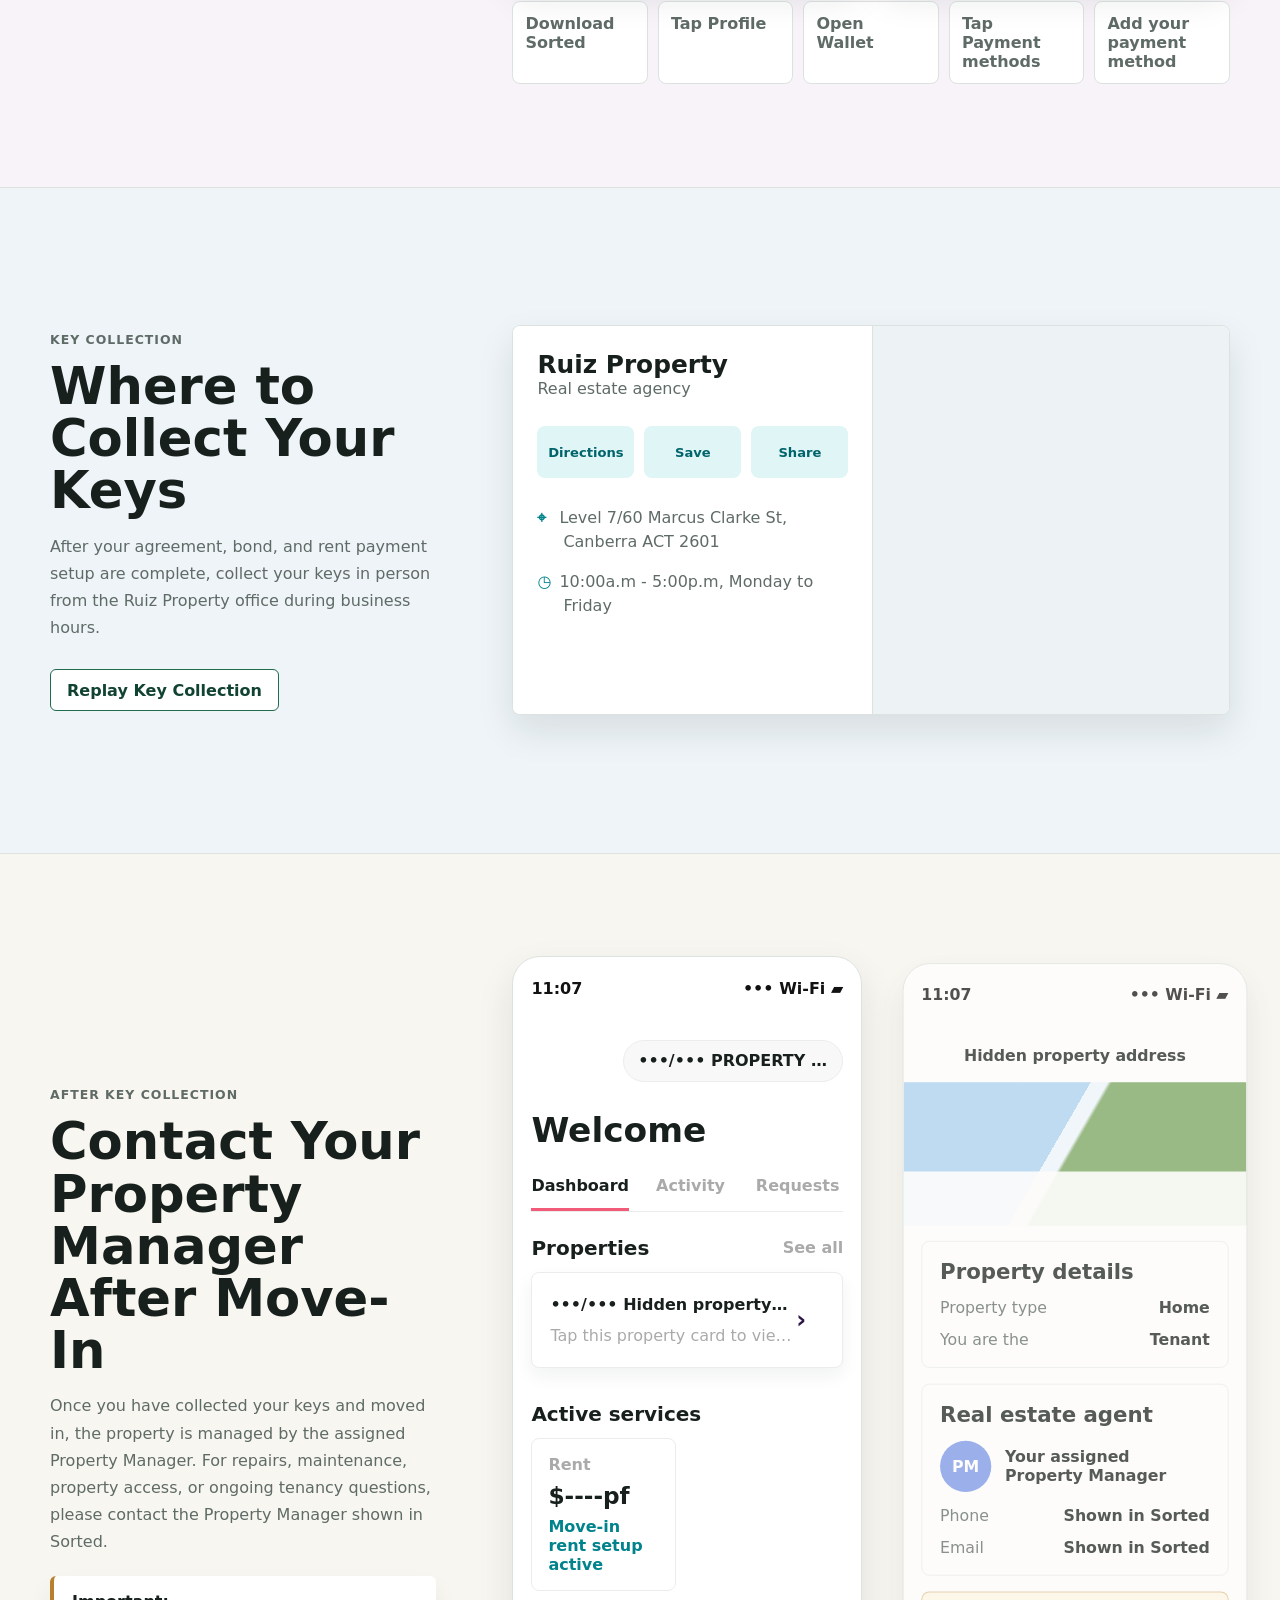
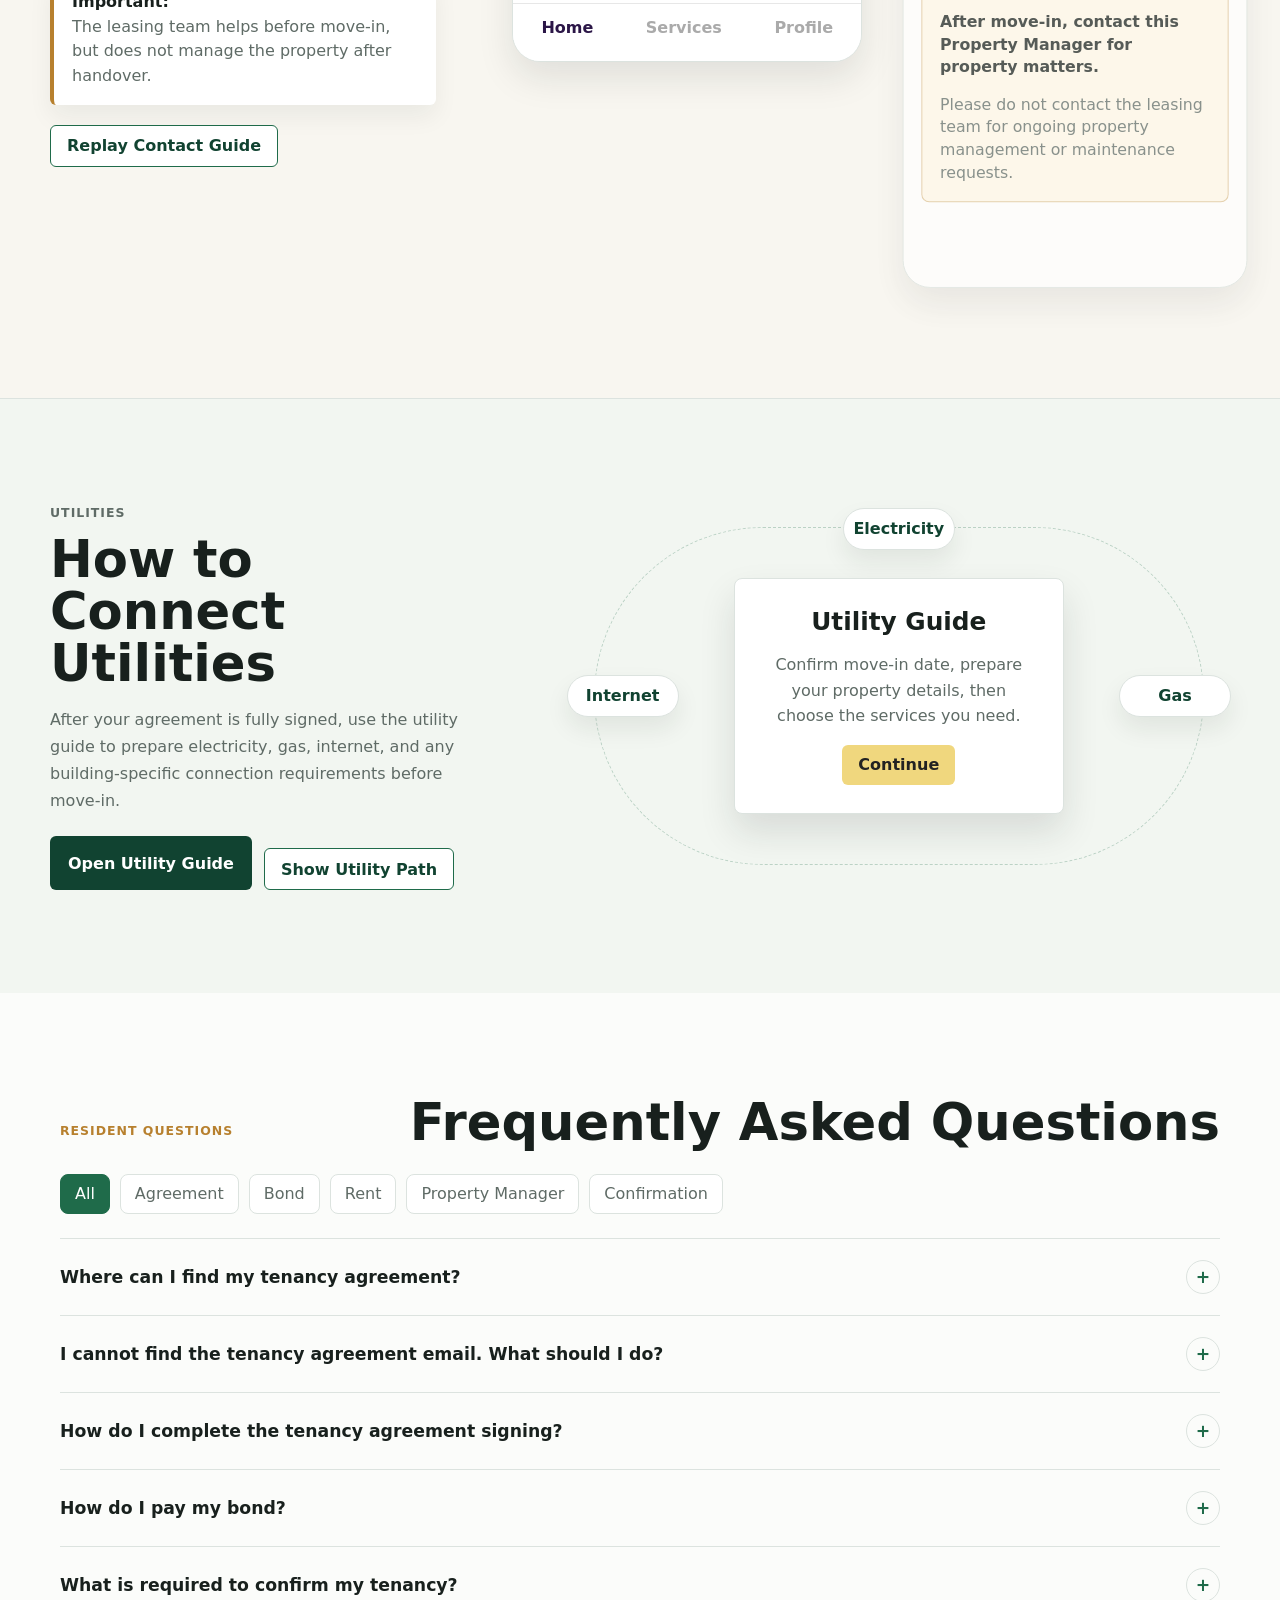
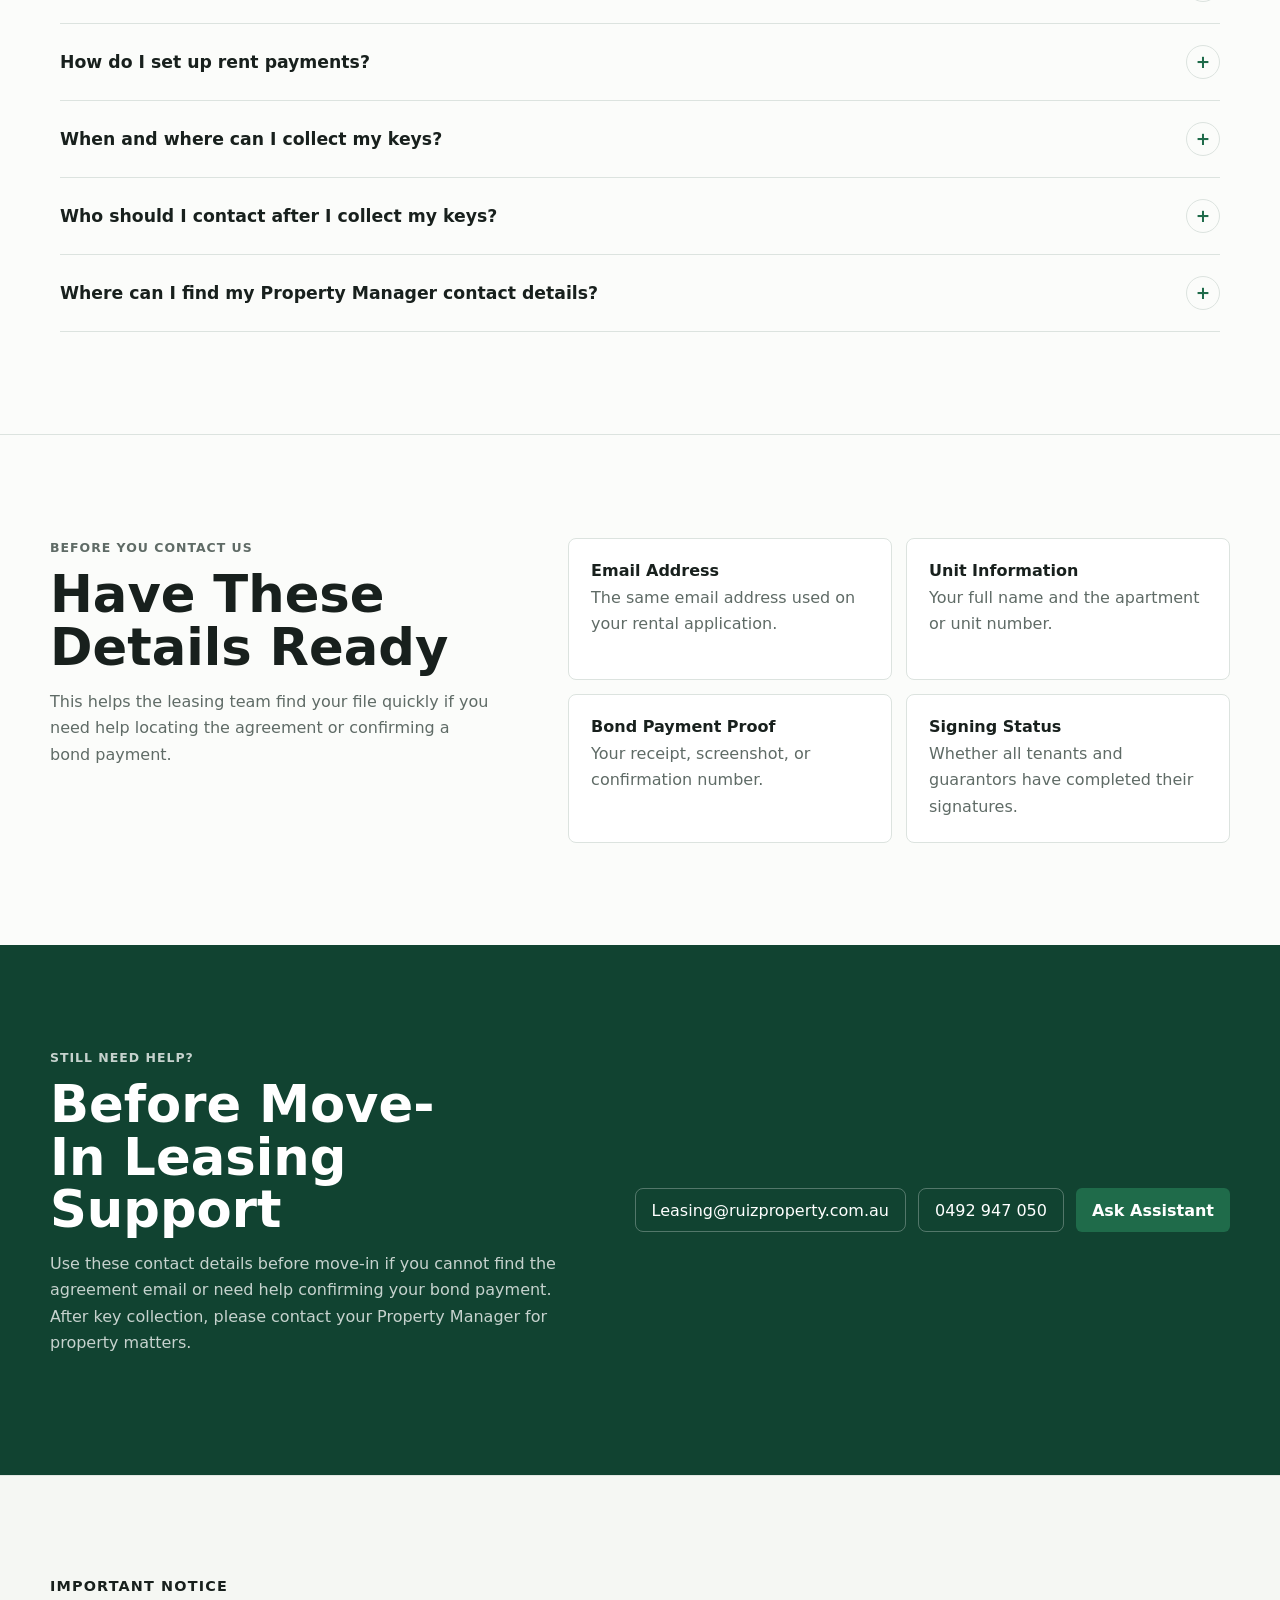
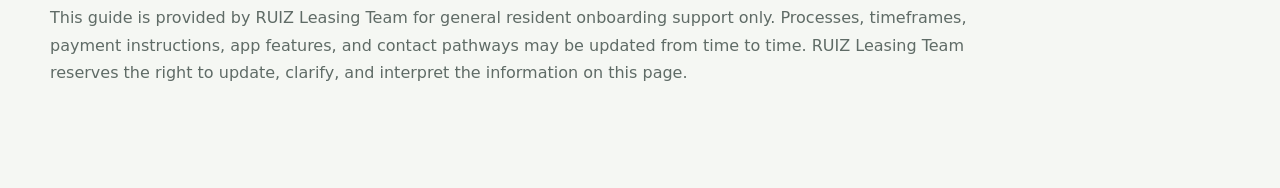
==== commit 72bff040: "Update FAQ filters and neoloop provider" ====
--- a/index.html
+++ b/index.html
@@ -439,7 +439,6 @@
           <button class="filter" type="button" data-filter="lease">Agreement</button>
           <button class="filter" type="button" data-filter="bond">Bond</button>
           <button class="filter" type="button" data-filter="rent">Rent</button>
-          <button class="filter" type="button" data-jump-utility>Utilities</button>
           <button class="filter" type="button" data-filter="manager">Property Manager</button>
           <button class="filter" type="button" data-filter="confirmation">Confirmation</button>
         </div>
--- a/styles.css
+++ b/styles.css
@@ -2906,8 +2906,8 @@
   color: #009fda;
 }
 
-.provider-card.lyneham strong {
-  color: #0c6750;
+.provider-card.neoloop strong {
+  color: #362873;
 }
 
 .provider-card.energy-locals strong {
